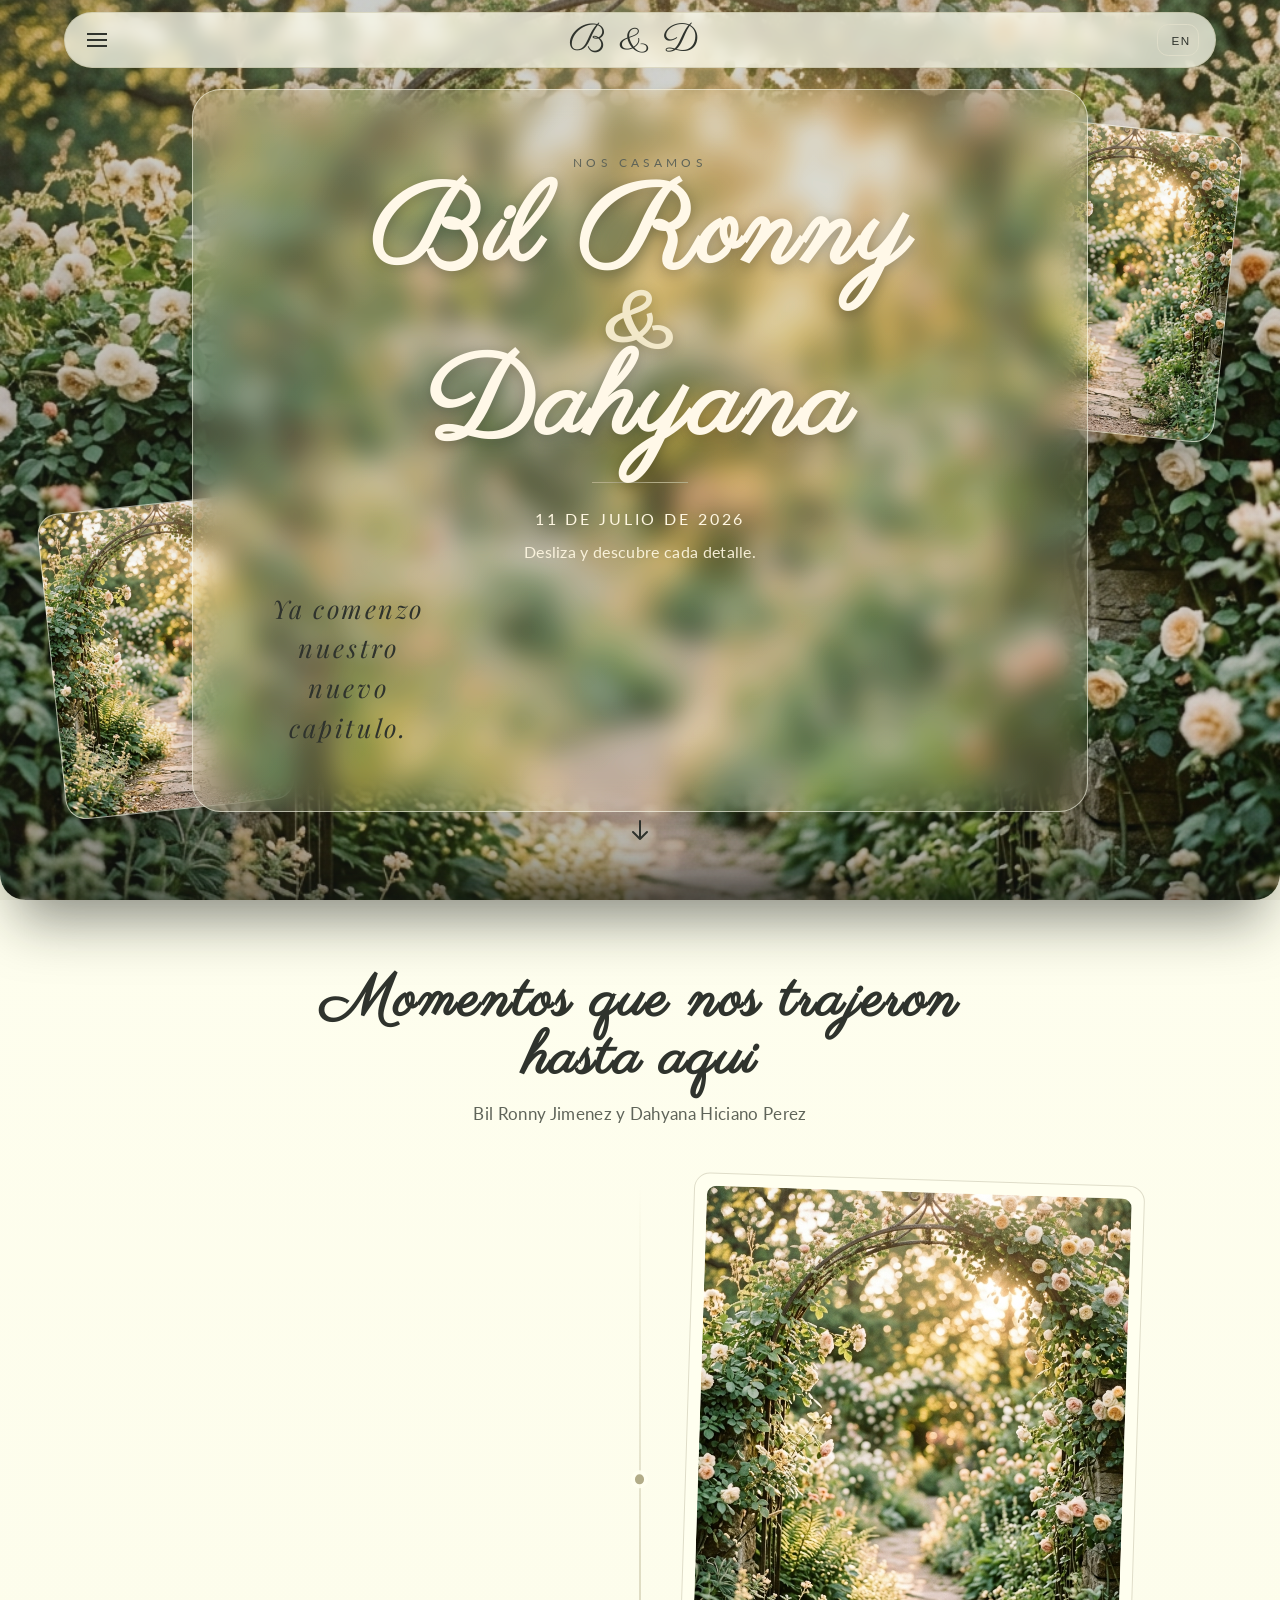
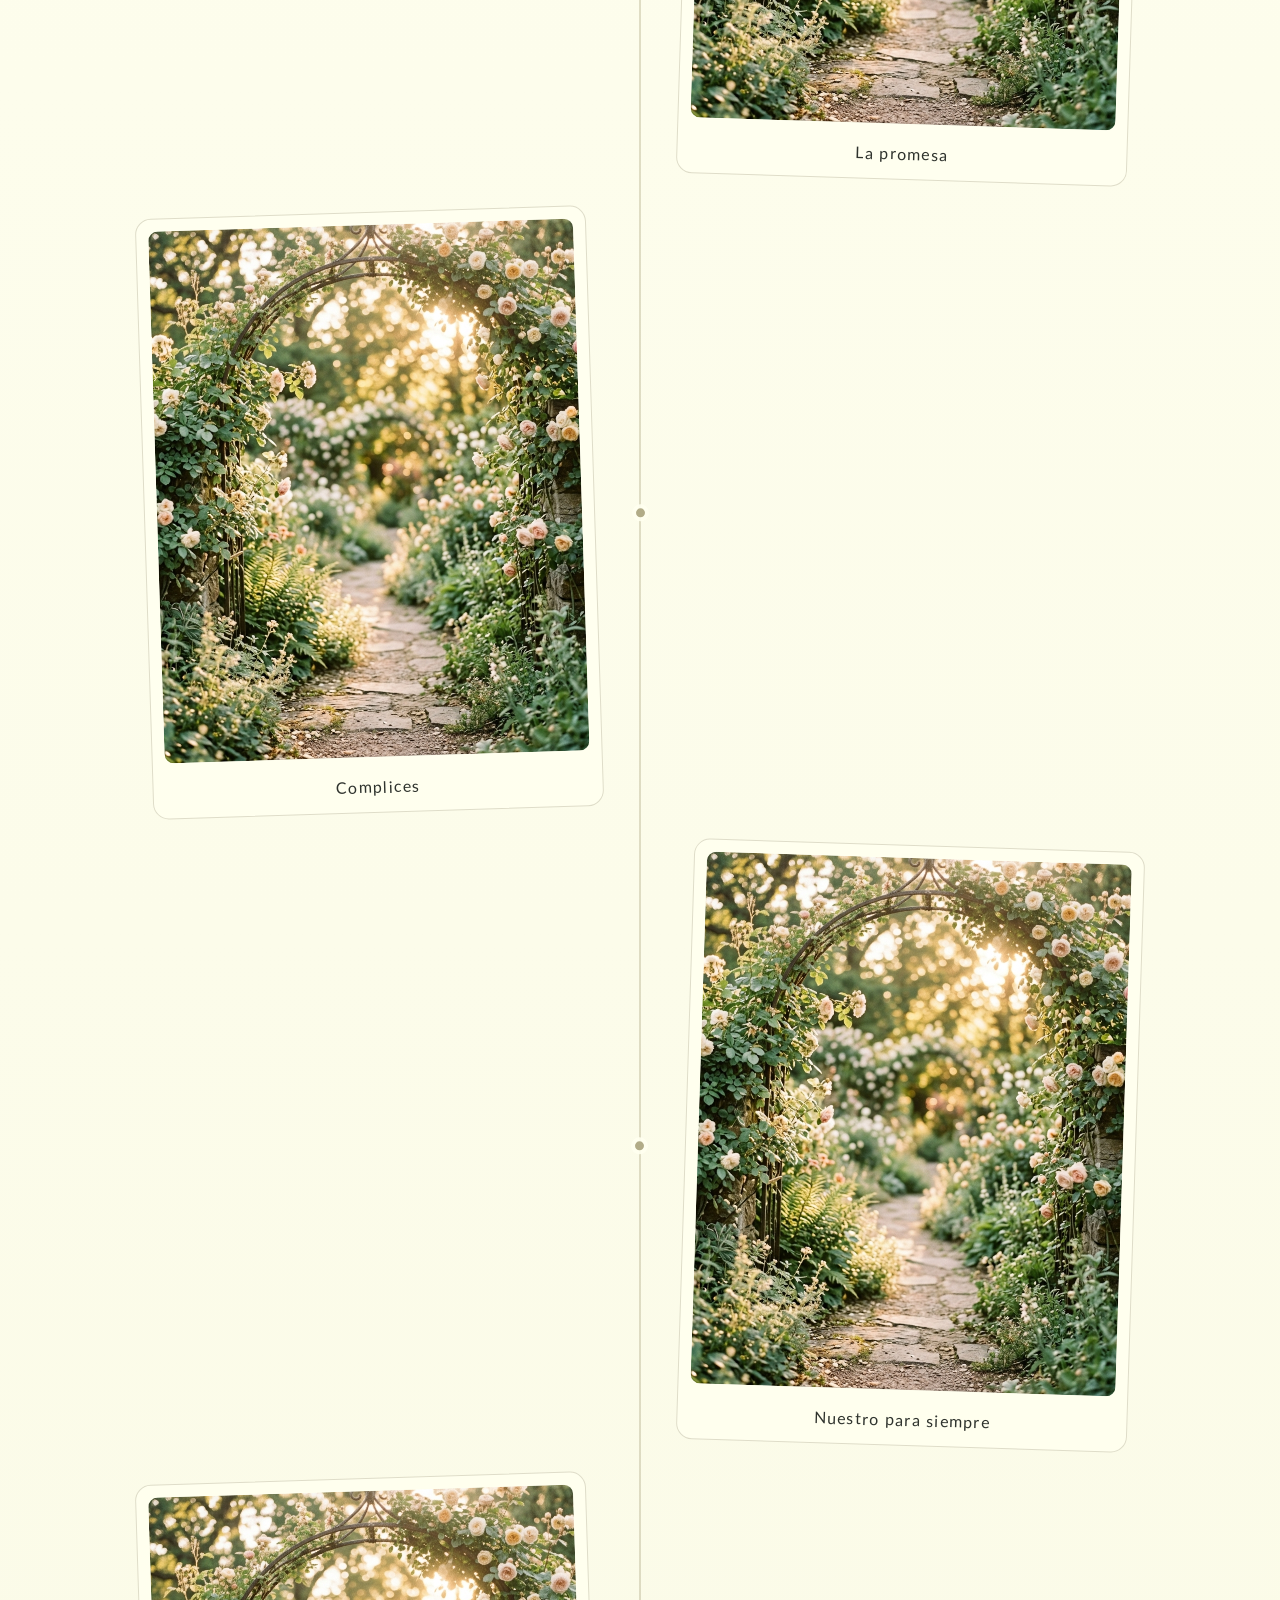
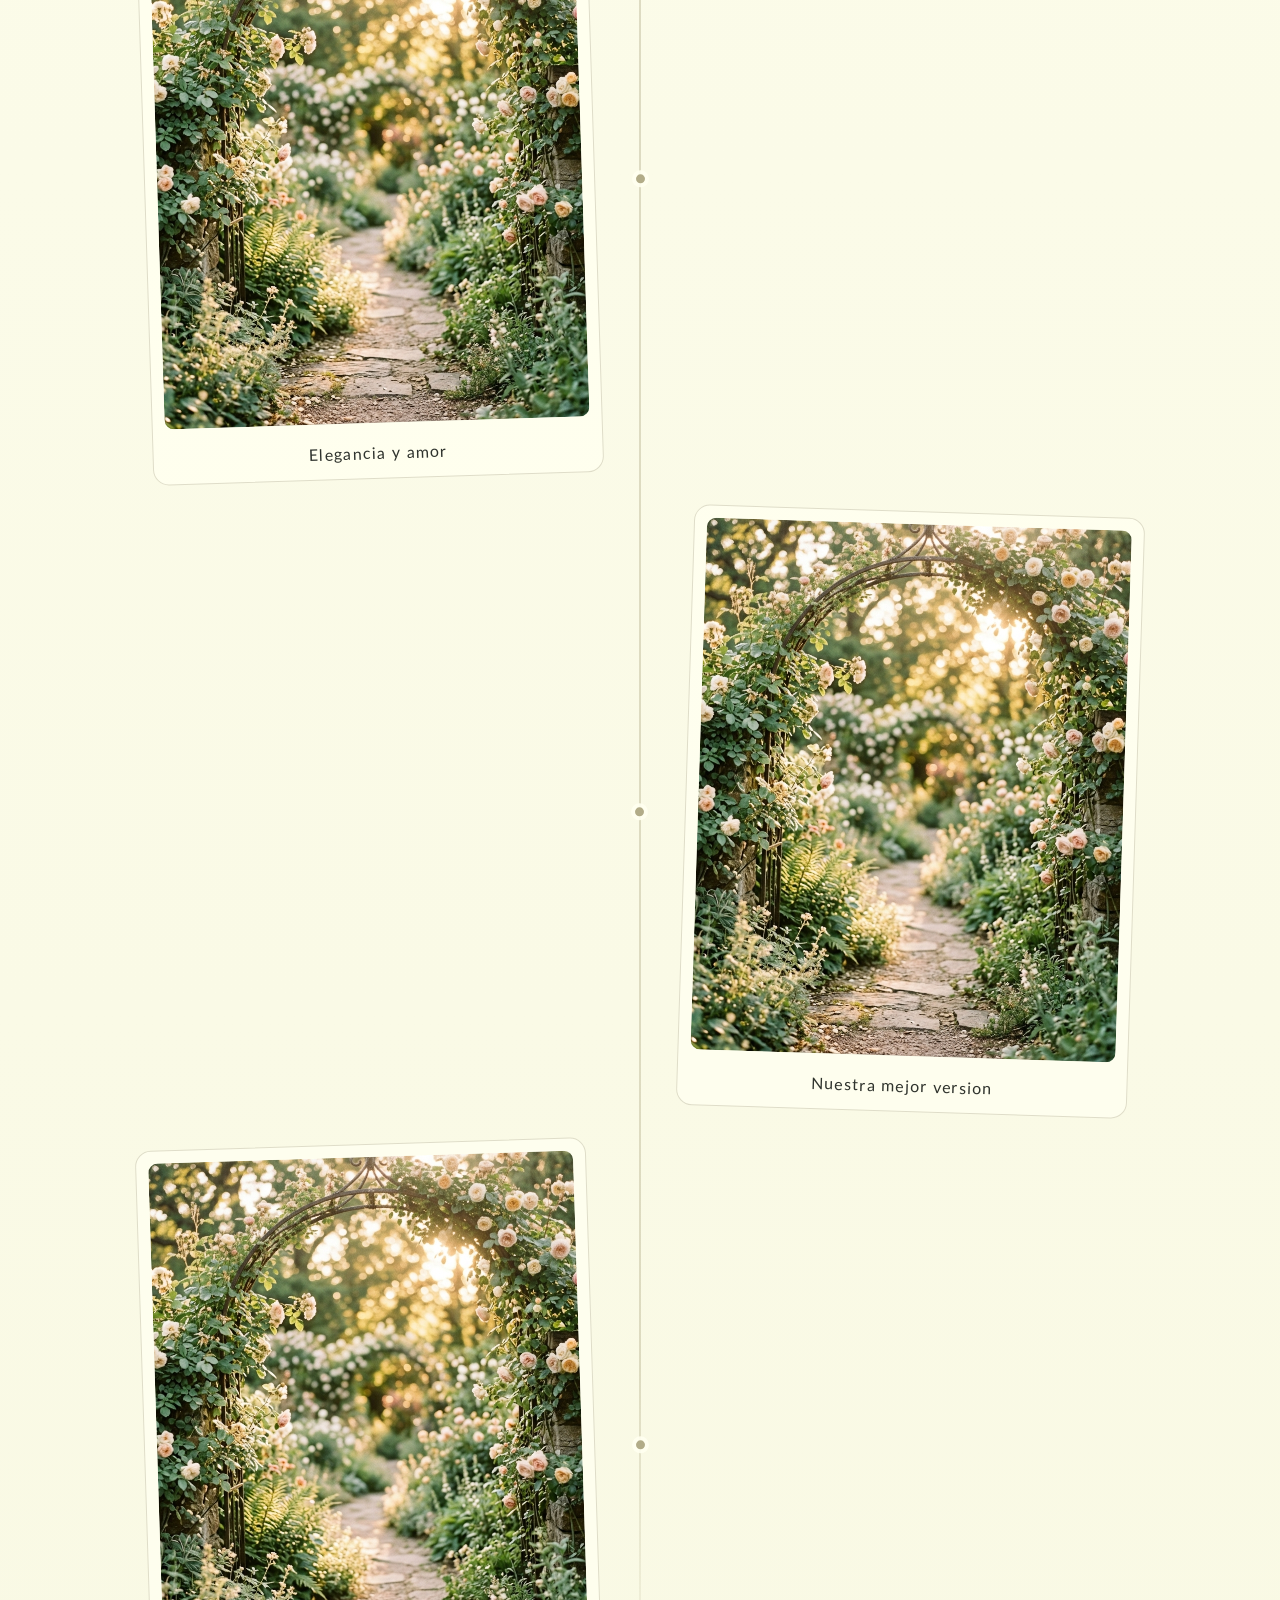
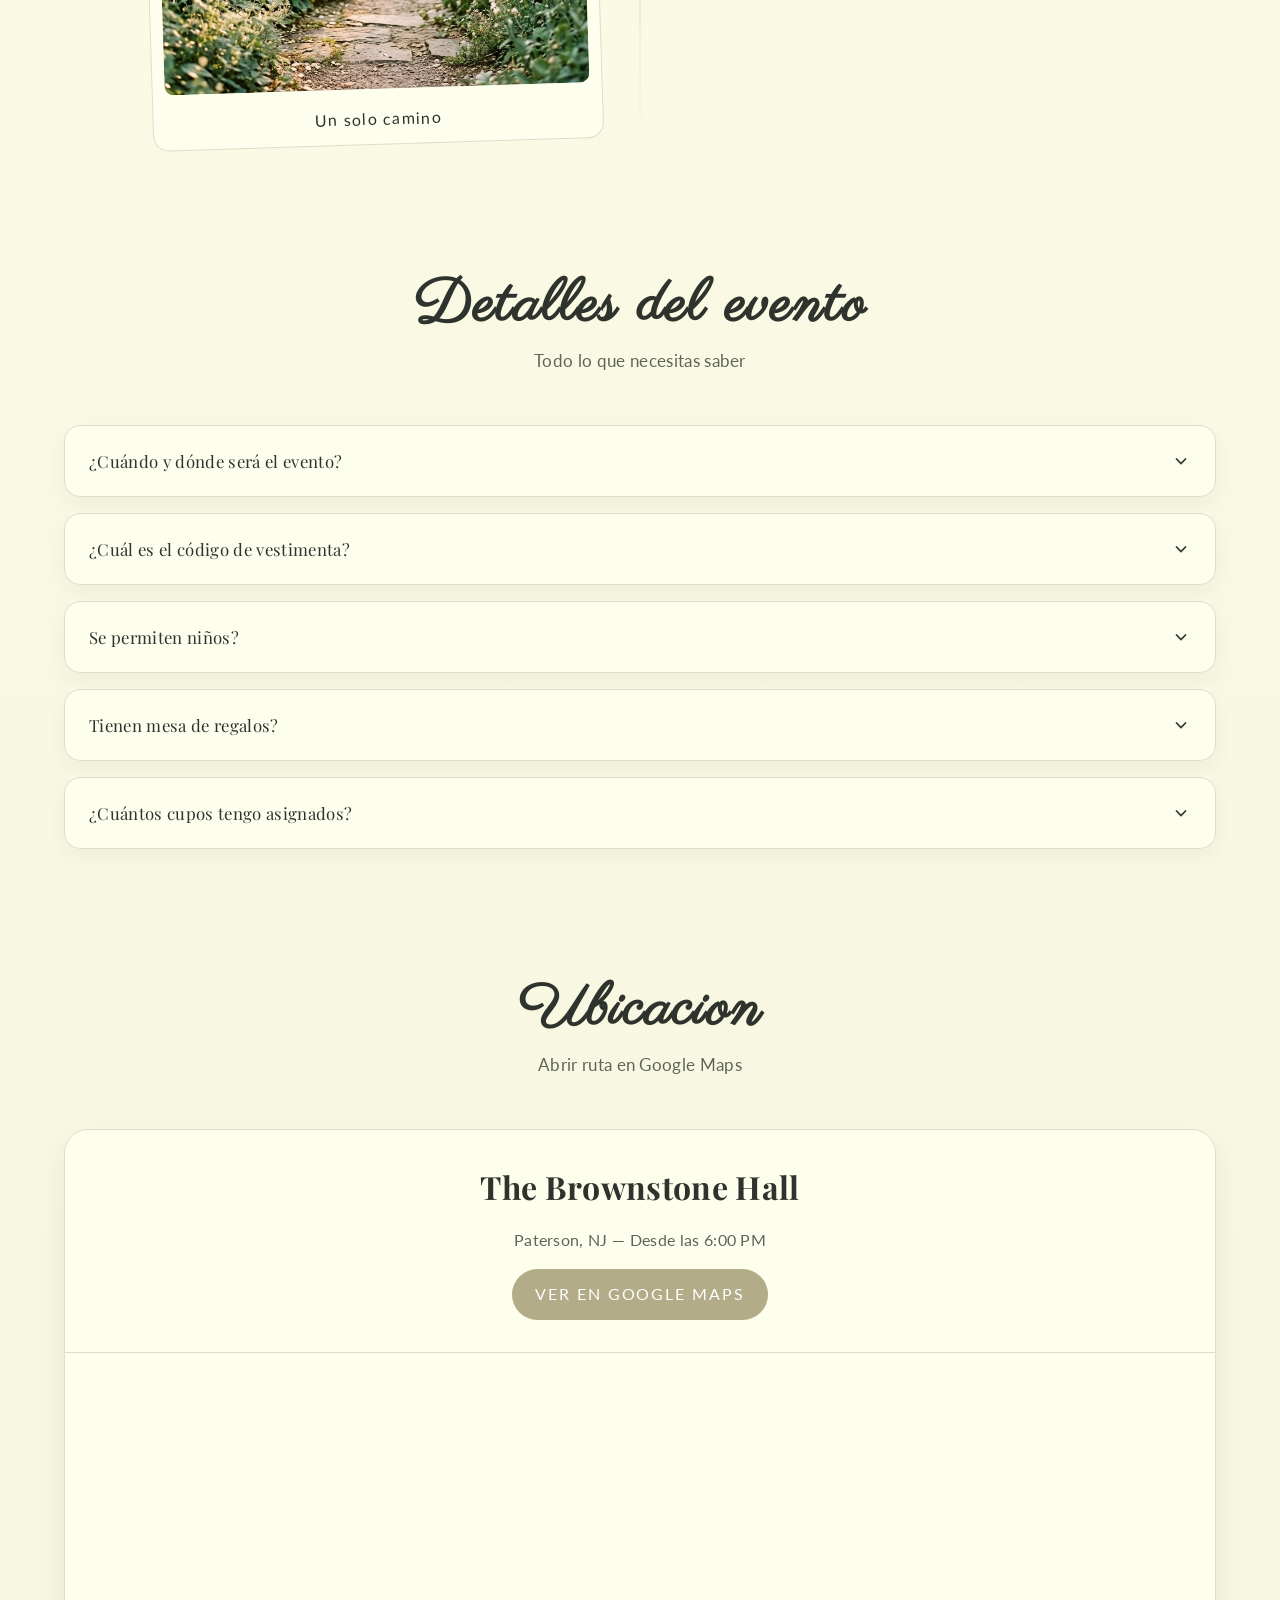
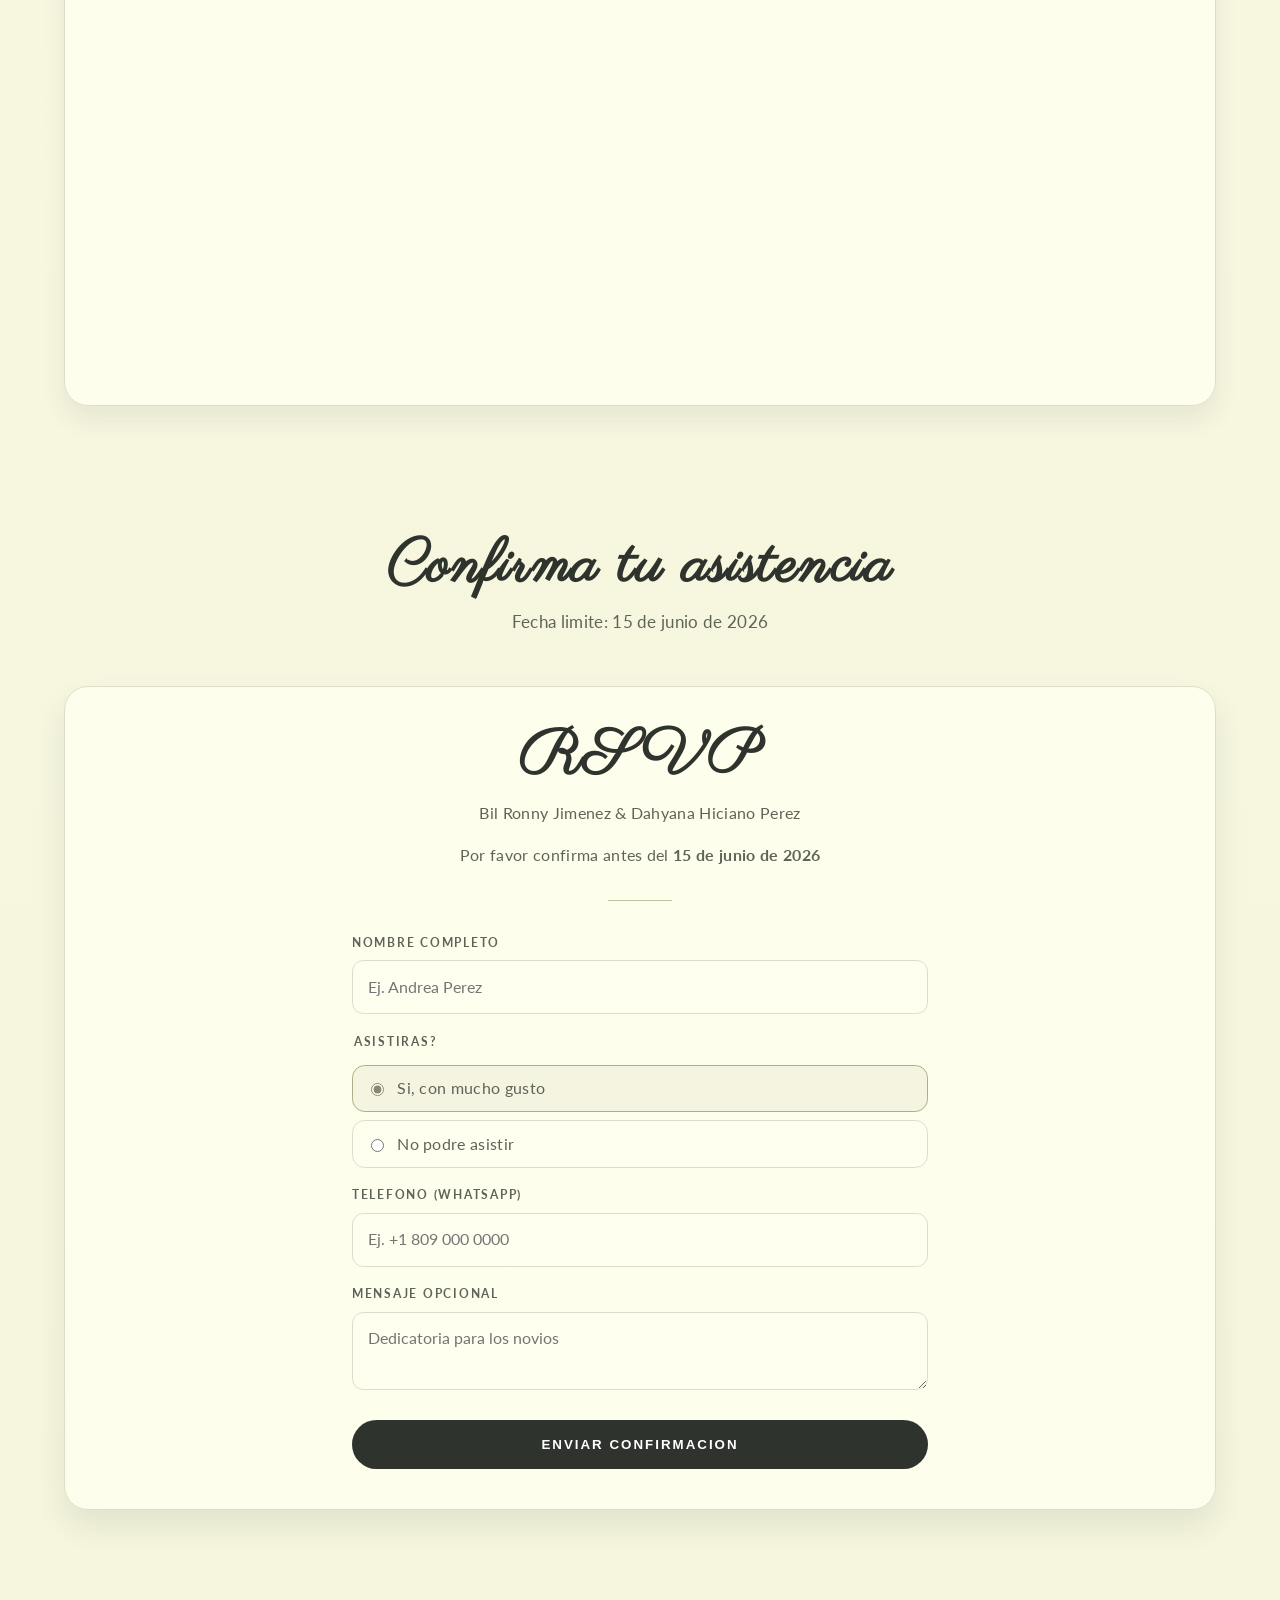
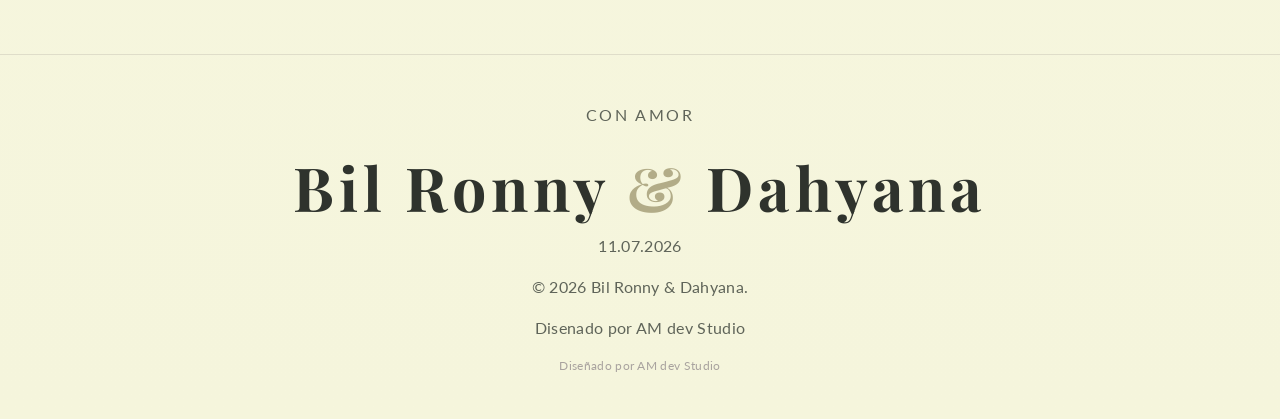
==== index.html @ d0ba1fa2 "feat: security hardening, dynamic invitations and admin mode implementation" ====
<!DOCTYPE html>
<html lang="es">

<head>
    <meta charset="UTF-8">
    <meta name="viewport" content="width=device-width, initial-scale=1.0">
    <meta name="description"
        content="Invitación de boda de Bil Ronny Jiménez & Dahyana Hiciano Perez. 11 de Julio de 2026.">
    <title>Boda de Bil Ronny & Dahyana</title>
    <!-- Favicon -->
    <link rel="icon" type="image/png" href="favicon.png">
    <link rel="apple-touch-icon" href="favicon.png">
    <!-- Open Graph / WhatsApp / Redes Sociales -->
    <meta property="og:type" content="website">
    <meta property="og:title" content="Boda de Bil Ronny &amp; Dahyana — 11 de Julio 2026">
    <meta property="og:description"
        content="Nos casamos y queremos que sean parte de este día tan especial. Confirma tu asistencia.">
    <meta property="og:image" content="images/og_wedding_ronny.png">
    <meta property="og:image:type" content="image/png">
    <meta property="og:image:width" content="1200">
    <meta property="og:image:height" content="630">
    <meta property="og:locale" content="es_ES">
    <!-- Twitter Card (también funciona en iMessage) -->
    <meta name="twitter:card" content="summary_large_image">
    <meta name="twitter:title" content="Boda de Bil Ronny &amp; Dahyana — 11 de Julio 2026">
    <meta name="twitter:description"
        content="Nos casamos y queremos que sean parte de este día tan especial. Confirma tu asistencia.">
    <meta name="twitter:image" content="images/og_wedding_ronny.png">
    <!-- Schema.org -->
    <meta itemprop="name" content="Boda de Bil Ronny &amp; Dahyana — 11 de Julio 2026">
    <meta itemprop="description"
        content="Nos casamos y queremos que sean parte de este día tan especial. Confirma tu asistencia.">
    <meta itemprop="image" content="images/og_wedding_ronny.png">
    <!-- Fuentes de Google -->

    <link rel="preconnect" href="https://fonts.googleapis.com">
    <link rel="preconnect" href="https://fonts.gstatic.com" crossorigin>
    <link href="https://fonts.googleapis.com/css2?family=Lato:wght@300;400;700&family=Parisienne&family=Playfair+Display:wght@400;600;700&display=swap" rel="stylesheet" media="print" onload="this.media='all'">
    <noscript>
        <link href="https://fonts.googleapis.com/css2?family=Lato:wght@300;400;700&family=Parisienne&family=Playfair+Display:wght@400;600;700&display=swap" rel="stylesheet">
    </noscript>
    <!-- Estilos -->
    <link rel="stylesheet" href="style.css">
</head>

<body>



    <!-- Sección: Navbar -->
    <nav class="navbar" aria-label="Navegación principal">
        <div class="navbar__container">
            <div class="navbar__actions">
                <button class="navbar__toggle" id="navbarToggle" aria-label="Abrir menú" aria-expanded="false" aria-controls="navbarMenu">
                    <span></span>
                    <span></span>
                    <span></span>
                </button>
            </div>

            <a href="#home" class="navbar__logo" aria-label="Ir al inicio - Bil Ronny y Dahyana">B &amp; D</a>

            <div class="navbar__right">
                <ul class="navbar__menu" id="navbarMenu" role="list">
                    <li><a href="#home" class="navbar__link" data-i18n="nav_home">Inicio</a></li>
                    <li><a href="#photo-album" class="navbar__link" data-i18n="nav_moments">Momentos</a></li>
                    <li><a href="#details" class="navbar__link" data-i18n="nav_details">Detalles</a></li>
                </ul>
                <button class="navbar__link navbar__lang" id="langToggle" aria-label="Cambiar idioma">
                    <span id="langLabel">ENG</span>
                </button>
            </div>
        </div>
    </nav>

    <!-- Sección: Hero (Portada) -->
    <section id="home" class="hero" aria-labelledby="hero-title">
        <!-- Imagen de Fondo -->
        <div class="hero__background" role="img" aria-label="Fotografía de fondo de la boda"></div>

        <!-- Contenido Principal -->
        <div class="hero__content">
            <p class="hero__eyebrow bounce-in" data-i18n="hero_eyebrow">¡NOS CASAMOS!</p>
            <h1 id="hero-title" class="hero__title fade-in">
                <span>Bil Ronny</span>
                <span class="hero__amp">&amp;</span>
                <span>Dahyana</span>
            </h1>
            <div class="hero__divider" aria-hidden="true"></div>

            <div class="hero__details">
                <p class="hero__date" data-i18n="hero_date">Sábado, 11 de Julio de 2026</p>
                <p class="hero__instruction" data-i18n="hero_instruction">Desplázate para conocer los detalles del
                    evento.</p>
            </div>

            <!-- Cuenta Regresiva -->
            <div id="countdown" class="countdown" aria-label="Cuenta regresiva para la boda">
                <div class="countdown__item">
                    <span id="days" class="countdown__number" aria-live="polite">0</span>
                    <span class="countdown__label" data-i18n="countdown_days">Días</span>
                </div>
                <div class="countdown__item">
                    <span id="hours" class="countdown__number" aria-live="polite">0</span>
                    <span class="countdown__label" data-i18n="countdown_hours">Horas</span>
                </div>
                <div class="countdown__item">
                    <span id="minutes" class="countdown__number" aria-live="polite">0</span>
                    <span class="countdown__label" data-i18n="countdown_minutes">Minutos</span>
                </div>
                <div class="countdown__item">
                    <span id="seconds" class="countdown__number" aria-live="polite">0</span>
                    <span class="countdown__label" data-i18n="countdown_seconds">Segundos</span>
                </div>
            </div>


        </div>

        <!-- Flecha animada -->
        <div class="hero__scroll-indicator" aria-hidden="true">
            <svg width="24" height="24" fill="none" stroke="currentColor" viewBox="0 0 24 24" aria-hidden="true">
                <path stroke-linecap="round" stroke-linejoin="round" stroke-width="2" d="M19 14l-7 7m0 0l-7-7m7 7V3">
                </path>
            </svg>
        </div>
    </section>

    <!-- Sección: Album (Galería de Fotos) -->
    <section id="photo-album" class="album" aria-labelledby="album-title">
        <div class="container">
            <div class="section-header">
                <h2 id="album-title" class="section-header__title" data-i18n="album_title">Momentos que nos trajeron
                    aquí</h2>
                <p class="section-header__subtitle" data-i18n="album_subtitle">Un día que cambió nuestras vidas para
                    siempre</p>
            </div>

            <!-- Galería Timeline -->
            <div class="gallery-timeline" id="albumTimeline">
                <div class="gallery-timeline__line" aria-hidden="true"></div>
                <!-- Polaroid 1 -->
                <article class="polaroid gallery-timeline__item">
                    <div class="polaroid__frame">
                        <img src="images/hero_wedding_sage.webp" alt="Momento especial de la pareja" loading="lazy" class="polaroid__img">
                        <p class="polaroid__caption" data-i18n="caption_1">La gran pregunta</p>
                    </div>
                </article>

                <!-- Polaroid 2 -->
                <article class="polaroid gallery-timeline__item">
                    <div class="polaroid__frame">
                        <img src="images/hero_wedding_sage.webp" alt="Momento especial de la pareja" loading="lazy" class="polaroid__img">
                        <p class="polaroid__caption" data-i18n="caption_2">¡Dijo que sí!</p>
                    </div>
                </article>

                <!-- Polaroid 3 -->
                <article class="polaroid gallery-timeline__item">
                    <div class="polaroid__frame">
                        <img src="images/hero_wedding_sage.webp" alt="Bil Ronny y Dahyana juntos" loading="lazy" class="polaroid__img">
                        <p class="polaroid__caption" data-i18n="caption_3">Tú y yo, siempre</p>
                    </div>
                </article>

                <!-- Polaroid 4 -->
                <article class="polaroid gallery-timeline__item">
                    <div class="polaroid__frame">
                        <img src="images/hero_wedding_sage.webp" alt="Promesa eterna de amor" loading="lazy" class="polaroid__img">
                        <p class="polaroid__caption" data-i18n="caption_4">Para siempre</p>
                    </div>
                </article>

                <!-- Polaroid 5 -->
                <article class="polaroid gallery-timeline__item">
                    <div class="polaroid__frame">
                        <img src="images/hero_wedding_sage.webp" alt="Con todo mi amor" loading="lazy" class="polaroid__img">
                        <p class="polaroid__caption" data-i18n="caption_5">Con todo mi corazón</p>
                    </div>
                </article>

                <!-- Polaroid 6 -->
                <article class="polaroid gallery-timeline__item">
                    <div class="polaroid__frame">
                        <img src="images/hero_wedding_sage.webp" alt="Juntos es mi lugar favorito" loading="lazy" class="polaroid__img">
                        <p class="polaroid__caption" data-i18n="caption_6">Mi lugar favorito</p>
                    </div>
                </article>
            </div>
        </div>
    </section>

    <!-- Sección: Detalles (Cronograma) -->
    <section id="details" class="details" aria-labelledby="details-title">
        <div class="container">
            <div class="section-header">
                <h2 id="details-title" class="section-header__title" data-i18n="details_title">Detalles del Evento</h2>
                <p class="section-header__subtitle" data-i18n="details_subtitle">Todo lo que necesitas saber</p>
            </div>

            <!-- FAQ (Acordeón de Detalles) -->
            <!-- FAQ (Acordeón de Detalles) -->
            <div class="faq" role="list" aria-label="Preguntas frecuentes y detalles">
                <!-- 1. Ceremonia y Recepción -->
                <div class="faq__item" role="listitem">
                    <button class="faq__question" aria-expanded="false" onclick="toggleFAQ(this)">
                        <span data-i18n="faq_q1">¿Cuándo y dónde será el evento?</span>
                        <svg class="faq__icon" width="20" height="20" viewBox="0 0 24 24" fill="none" stroke="currentColor" stroke-width="2">
                            <path d="M6 9l6 6 6-6"/>
                        </svg>
                    </button>
                    <div class="faq__answer">
                        <div class="faq__answer-content">
                            <p><strong data-i18n="timeline_church">Ceremonia y Recepción</strong></p>
                            <p data-i18n="timeline_church_desc">6:00 PM — The Brownstone, Paterson. Se agradece su puntual asistencia.</p>
                        </div>
                    </div>
                </div>

                <!-- 2. Dress Code -->
                <div class="faq__item" role="listitem">
                    <button class="faq__question" aria-expanded="false" onclick="toggleFAQ(this)">
                        <span data-i18n="faq_q2">¿Cuál es el código de vestimenta?</span>
                        <svg class="faq__icon" width="20" height="20" viewBox="0 0 24 24" fill="none" stroke="currentColor" stroke-width="2">
                            <path d="M6 9l6 6 6-6"/>
                        </svg>
                    </button>
                    <div class="faq__answer">
                        <div class="faq__answer-content">
                            <p><strong data-i18n="dress_title">Código de Vestimenta</strong></p>
                            <p data-i18n="dress_desc">Formal / No usar colores verdes o blancos.</p>
                        </div>
                    </div>
                </div>

                <!-- 3. Niños -->
                <div class="faq__item" role="listitem">
                    <button class="faq__question" aria-expanded="false" onclick="toggleFAQ(this)">
                        <span data-i18n="faq_q3">¿Se permiten niños?</span>
                        <svg class="faq__icon" width="20" height="20" viewBox="0 0 24 24" fill="none" stroke="currentColor" stroke-width="2">
                            <path d="M6 9l6 6 6-6"/>
                        </svg>
                    </button>
                    <div class="faq__answer">
                        <div class="faq__answer-content">
                            <p><strong data-i18n="no_kids_title">No Niños</strong></p>
                            <p data-i18n="no_kids_desc">Celebración sólo para adultos.</p>
                        </div>
                    </div>
                </div>

                <!-- 4. Regalos -->
                <div class="faq__item" role="listitem">
                    <button class="faq__question" aria-expanded="false" onclick="toggleFAQ(this)">
                        <span data-i18n="faq_q4">¿Tienen mesa de regalos?</span>
                        <svg class="faq__icon" width="20" height="20" viewBox="0 0 24 24" fill="none" stroke="currentColor" stroke-width="2">
                            <path d="M6 9l6 6 6-6"/>
                        </svg>
                    </button>
                    <div class="faq__answer">
                        <div class="faq__answer-content">
                            <p><strong data-i18n="gifts_title">Regalos</strong></p>
                            <p data-i18n="gifts_desc">Lluvia de sobres.</p>
                        </div>
                    </div>
                </div>

                <!-- 5. Cupos -->
                <div class="faq__item" role="listitem">
                    <button class="faq__question" aria-expanded="false" onclick="toggleFAQ(this)">
                        <span data-i18n="faq_q5">¿Cuántos cupos tengo asignados?</span>
                        <svg class="faq__icon" width="20" height="20" viewBox="0 0 24 24" fill="none" stroke="currentColor" stroke-width="2">
                            <path d="M6 9l6 6 6-6"/>
                        </svg>
                    </button>
                    <div class="faq__answer">
                        <div class="faq__answer-content">
                            <p><strong data-i18n="seats_title">Cupos</strong></p>
                            <p data-i18n="seats_desc">Agradecemos respetar los cupos asignados en su invitación.</p>
                        </div>
                    </div>
                </div>

            </div>
        </div>
    </section>

    <!-- Sección: Ubicaciones (Mapas) -->
    <section id="locations" class="locations" aria-labelledby="locations-title">
        <div class="container">
            <div class="section-header">
                <h2 id="locations-title" class="section-header__title" data-i18n="loc_title">¿Cómo Llegar?</h2>
                <p class="section-header__subtitle" data-i18n="loc_subtitle">Te esperamos en</p>
            </div>

            <!-- Location Card: The Brownstone Hall -->
            <div class="location-card map-in">
                <div class="location-card__header">
                    <h3 class="location-card__title">The Brownstone Hall</h3>
                    <p class="location-card__address">Paterson, NJ — Desde las 6:00 PM</p>
                    <a href="https://maps.app.goo.gl/search/The+Brownstone,+Paterson" target="_blank"
                        rel="noopener" class="btn btn--dark location-card__btn">
                        <span data-i18n="loc_btn">Abrir en Google Maps</span>
                    </a>
                </div>
                <div class="location-card__map-container">
                    <iframe
                        src="https://maps.google.com/maps?q=The+Brownstone+Paterson+NJ&t=&z=14&ie=UTF8&iwloc=&output=embed"
                        allowfullscreen="" loading="lazy" referrerpolicy="no-referrer-when-downgrade"
                        class="location-card__iframe" title="Mapa de la Celebración">
                    </iframe>
                </div>
            </div>
        </div>
    </section>

    <!-- Sección: RSVP (Confirmación) -->
    <section id="rsvp" class="rsvp" aria-labelledby="rsvp-title">
        <div class="container">
            <div class="section-header">
                <h2 id="rsvp-title" class="section-header__title" data-i18n="rsvp_title">Confirmación</h2>
                <p class="section-header__subtitle" data-i18n="rsvp_subtitle">Será un placer compartir este momento tan
                    especial con ustedes</p>
            </div>

            <div class="rsvp__card" id="rsvpContainer">
                <div class="rsvp__card-accent" aria-hidden="true"></div>
                
                <h2 id="modal-title" class="section-header__title rsvp__card-title" data-i18n="modal_title">Confirmación</h2>
                <p class="rsvp__card-subtitle" data-i18n="modal_subtitle">Será un placer contar contigo</p>
                <p class="rsvp__card-text" data-i18n="modal_deadline">Por favor confirma antes del <strong>15 de Junio</strong></p>
                
                <div class="rsvp__card-divider" aria-hidden="true"></div>

                <form id="rsvpForm" class="form" novalidate>
                    <!-- Honeypot anti-bot -->
                    <div style="position:absolute;left:-9999px;top:-9999px;" aria-hidden="true">
                        <input type="text" id="website" name="website" tabindex="-1" autocomplete="off">
                    </div>
                    <!-- Campos generados dinamicamente -->
                    <div id="guestNamesContainer"></div>

                    <fieldset class="form__group">
                        <legend class="form__label" data-i18n="form_attendance">¿Asistirás?</legend>
                        <div class="form__radio-group">
                            <label class="form__radio-option">
                                <input type="radio" name="attendance" value="si" checked>
                                <span data-i18n="form_yes">¡Sí, ahí estaré!</span>
                            </label>
                            <label class="form__radio-option">
                                <input type="radio" name="attendance" value="no">
                                <span data-i18n="form_no">Lo siento, no podré ir</span>
                            </label>
                        </div>
                    </fieldset>

                    <div class="form__group">
                        <label class="form__label" for="phone" data-i18n="form_phone">Teléfono Móvil (WhatsApp)</label>
                        <input type="tel" class="form__input" id="phone" name="phone" inputmode="tel"
                            placeholder="Ej. +1 809 123 4567" data-i18n-placeholder="form_phone_placeholder" required maxlength="20">
                        <span class="form__error" id="error-phone"></span>
                    </div>



                    <div class="form__group">
                        <label class="form__label" for="message" data-i18n="form_message">Mensaje (Opcional)</label>
                        <textarea class="form__input" id="message" name="message" rows="2"
                            placeholder="Déjanos tus mejores deseos..." data-i18n-placeholder="form_message_placeholder" maxlength="300"></textarea>
                    </div>

                    <button type="submit" id="submitBtn" class="btn btn--submit" data-i18n="form_submit">Enviar Confirmación</button>
                </form>
            </div>
        </div>
    </section>

    <!-- Sección: Footer -->
    <footer class="footer">
        <div class="footer__container fade-in">
            <span class="footer__eyebrow" data-i18n="footer_eyebrow">Con cariño y gratitud</span>
            <h2 class="footer__title">Bil Ronny <span>&amp;</span> Dahyana</h2>
            <div class="footer__date">11.07.2026</div>
            <div class="footer__separator"></div>
            <p class="footer__text">&copy; 2026 Bil Ronny &amp; Dahyana.</p>
            <p class="footer__text footer__text--small" data-i18n="footer_made">Hecho con amor para nuestros invitados
            </p>
            <p class="footer__text footer__text--small" style="margin-top: 1rem; color: #a8a29e; font-size: 0.75rem;">Diseñado por AM dev Studio</p>
        </div>
    </footer>

    <!-- JavaScript -->
    <script src="config.js"></script>
    <script src="i18n.js"></script>
    <script src="app.js"></script>
</body>

</html>
---- style.css ----
:root {
  --font-serif: "Playfair Display", serif;
  --font-sans: "Lato", sans-serif;
  --font-script: "Parisienne", cursive;

  --color-accent: #b2ac88;
  --color-ivory: #fffff0;
  --color-sand: #f5f5dc;
  --color-ink: #2f332d;
  --color-muted: #5f6459;
  --color-line: #dfddc9;
  --color-card: rgba(255, 255, 240, 0.82);

  --space-1: 0.5rem;
  --space-2: 0.75rem;
  --space-3: 1rem;
  --space-4: 1.5rem;
  --space-5: 2rem;
  --space-6: 3rem;
  --space-7: 4.5rem;

  --radius-sm: 0.7rem;
  --radius-md: 1rem;
  --radius-lg: 1.5rem;
  --shadow-soft: 0 10px 30px rgba(47, 51, 45, 0.08);
  --transition: 280ms cubic-bezier(0.4, 0, 0.2, 1);
}

*,
*::before,
*::after {
  box-sizing: border-box;
}

html {
  scroll-behavior: smooth;
  scroll-padding-top: 5.25rem;
}

body {
  margin: 0;
  background: linear-gradient(180deg, var(--color-ivory), var(--color-sand));
  color: var(--color-ink);
  font-family: var(--font-sans);
  letter-spacing: 0.02em;
  line-height: 1.55;
  position: relative;
}

body::before {
  content: "";
  position: fixed;
  inset: 0;
  z-index: -2;
  background:
    linear-gradient(rgba(255, 255, 240, 0.72), rgba(245, 245, 220, 0.8)),
    url("images/body_bg_sage_subtle.webp") center / cover no-repeat;
  pointer-events: none;
}

.container {
  width: min(72rem, 100% - 2rem);
  margin-inline: auto;
}

.navbar {
  position: fixed;
  top: 0.75rem;
  left: 50%;
  transform: translateX(-50%);
  z-index: 50;
  margin: 0;
  width: min(72rem, calc(100% - 1rem));
  border: 1px solid rgba(178, 172, 136, 0.35);
  border-radius: 999px;
  background: rgba(255, 255, 240, 0.74);
  backdrop-filter: blur(8px);
}

.navbar__container {
  display: grid;
  grid-template-columns: auto 1fr auto;
  align-items: center;
  gap: var(--space-3);
  min-height: 3.4rem;
  padding: 0 var(--space-3);
}

.navbar__actions {
  display: flex;
  align-items: center;
}

.navbar__logo {
  text-decoration: none;
  color: var(--color-ink);
  font-family: var(--font-script);
  font-size: clamp(1.65rem, 3vw, 2.3rem);
  letter-spacing: 0.03em;
  line-height: 1;
  justify-self: center;
}

.navbar__menu {
  display: flex;
  list-style: none;
  margin: 0;
  padding: 0.75rem;
  gap: var(--space-1);
  position: fixed;
  top: 4.5rem;
  left: 50%;
  width: min(22rem, calc(100vw - 2rem));
  border: 1px solid var(--color-line);
  border-radius: var(--radius-md);
  background: rgba(255, 255, 240, 0.98);
  backdrop-filter: blur(12px);
  -webkit-backdrop-filter: blur(12px);
  box-shadow: 0 12px 32px rgba(47, 51, 45, 0.12);
  flex-direction: column;
  align-items: stretch;
  opacity: 0;
  transform: translateX(-50%) translateY(-8px);
  pointer-events: none;
  transition: opacity var(--transition), transform var(--transition);
  z-index: 90;
}

.navbar__link {
  color: var(--color-muted);
  text-decoration: none;
  text-transform: uppercase;
  font-size: 0.76rem;
  letter-spacing: 0.16em;
  transition: color var(--transition);
}

.navbar__link:hover {
  color: var(--color-ink);
}

.navbar__link:focus-visible,
.navbar__toggle:focus-visible,
.navbar__lang:focus-visible,
.btn:focus-visible,
.form__input:focus-visible {
  outline: 2px solid rgba(178, 172, 136, 0.72);
  outline-offset: 2px;
}

.navbar__lang {
  border: 1px solid var(--color-line);
  background: transparent;
  color: var(--color-ink);
  border-radius: 999px;
  font-size: 0.72rem;
  letter-spacing: 0.12em;
  height: 2rem;
  width: 2.6rem;
}

.navbar__toggle {
  border: 0;
  background: transparent;
  display: inline-flex;
  flex-direction: column;
  gap: 0.25rem;
  cursor: pointer;
  padding: 0.35rem;
  border-radius: 0.45rem;
}

.navbar__toggle:hover {
  background: rgba(178, 172, 136, 0.14);
}

.navbar__toggle span {
  width: 1.25rem;
  height: 2px;
  background: var(--color-ink);
}

.navbar__right {
  display: flex;
  align-items: center;
  justify-self: end;
  gap: var(--space-2);
  position: relative;
}

.navbar.is-open .navbar__menu {
  opacity: 1;
  transform: translateX(-50%) translateY(0);
  pointer-events: auto;
}

.hero {
  min-height: 100vh;
  display: grid;
  place-items: center;
  padding: 5.4rem 0 var(--space-6);
  position: relative;
  overflow: visible;
}

.hero__background {
  position: absolute;
  inset: 0;
  z-index: -1;
  background:
    linear-gradient(110deg, rgba(47, 51, 45, 0.28), rgba(47, 51, 45, 0.14)),
    url("images/hero_wedding_sage.webp") center 24% / cover no-repeat;
  border-radius: 0 0 1.6rem 1.6rem;
  box-shadow:
    inset 0 -115px 95px -85px rgba(20, 24, 18, 0.55),
    0 36px 55px -18px rgba(20, 24, 18, 0.50);
  overflow: hidden;
}

.hero__background::after {
  content: "";
  position: absolute;
  left: 6%;
  right: 6%;
  bottom: -2.2rem;
  height: 4.3rem;
  border-radius: 50%;
  background: radial-gradient(ellipse at center, rgba(20, 24, 18, 0.5) 0%, rgba(20, 24, 18, 0) 72%);
  filter: blur(9px);
  pointer-events: none;
}

.hero::before,
.hero::after {
  content: "";
  position: absolute;
  border-radius: 1.3rem;
  border: 1px solid rgba(255, 255, 240, 0.65);
  box-shadow: 0 30px 40px rgba(0, 0, 0, 0.18);
  background: url("images/hero_wedding_sage.webp") center / cover no-repeat;
  width: min(26vw, 230px);
  aspect-ratio: 3 / 4;
  z-index: 1;
  opacity: 0.96;
}

.hero::before {
  left: clamp(0.6rem, 4vw, 4rem);
  bottom: clamp(4.5rem, 10vh, 8rem);
  transform: rotate(-6deg);
}

.hero::after {
  right: clamp(0.6rem, 4vw, 4rem);
  top: clamp(5rem, 14vh, 9rem);
  transform: rotate(6deg);
}


.hero__content {
  width: min(56rem, 100% - 2rem);
  border: 1px solid rgba(255, 255, 240, 0.56);
  border-radius: 1.8rem;
  background: linear-gradient(
    145deg,
    rgba(255, 255, 240, 0.22),
    rgba(255, 255, 240, 0.1)
  );
  box-shadow: 0 14px 24px rgba(40, 44, 39, 0.14);
  backdrop-filter: blur(14px) saturate(130%);
  -webkit-backdrop-filter: blur(14px) saturate(130%);
  padding: clamp(1.5rem, 6vw, 4rem);
  text-align: center;
  position: relative;
  z-index: 3;
}

.hero__details {
  max-width: 34rem;
  margin: 0 auto;
}

.hero__eyebrow {
  margin: 0 0 var(--space-2);
  text-transform: uppercase;
  letter-spacing: 0.34em;
  font-size: 0.76rem;
  color: var(--color-muted);
}

.hero__title {
  margin: 0;
  font-family: var(--font-script);
  font-size: clamp(3.1rem, 9vw, 7rem);
  line-height: 0.9;
  letter-spacing: 0.02em;
  color: #fff8e8;
  text-shadow: 0 4px 14px rgba(20, 24, 18, 0.3);
  display: flex;
  flex-direction: column;
  align-items: center;
  gap: 0.06em;
}

.hero__amp {
  color: #f2e8c9;
  display: block;
  line-height: 0.7;
  font-size: 0.74em;
}

.hero__divider {
  width: 6rem;
  height: 1px;
  margin: var(--space-4) auto;
  background: var(--color-accent);
}

.hero__date {
  margin: 0;
  font-size: 1rem;
  text-transform: uppercase;
  letter-spacing: 0.18em;
  color: #fff7e2;
}

.hero__instruction {
  margin: var(--space-1) 0 0;
  color: rgba(255, 247, 226, 0.92);
}

.countdown {
  margin-top: var(--space-4);
  display: grid;
  grid-template-columns: repeat(4, minmax(0, 1fr));
  gap: var(--space-2);
}

.countdown__item {
  border: 1px solid var(--color-line);
  border-radius: var(--radius-sm);
  padding: var(--space-2);
  background: rgba(245, 245, 220, 0.55);
}

.countdown__number {
  display: block;
  font-family: var(--font-serif);
  font-size: clamp(1.3rem, 5vw, 2.2rem);
  color: var(--color-ink);
}

.countdown__label {
  display: block;
  text-transform: uppercase;
  letter-spacing: 0.12em;
  font-size: 0.68rem;
  color: var(--color-muted);
}

.section-header {
  text-align: center;
  margin-bottom: clamp(2rem, 5vw, 3.2rem);
  max-width: 44rem;
  margin-inline: auto;
}

.section-header__title {
  margin: 0;
  font-family: var(--font-script);
  letter-spacing: 0.03em;
  line-height: 0.98;
  font-size: clamp(2.2rem, 6vw, 3.7rem);
}

.section-header__subtitle {
  margin: var(--space-2) 0 0;
  color: var(--color-muted);
  font-size: clamp(0.95rem, 1.7vw, 1.08rem);
  line-height: 1.6;
}

.album,
.details,
.locations,
.rsvp {
  padding: var(--space-7) 0;
}

.album + .details,
.details + .locations,
.locations + .rsvp {
  padding-top: calc(var(--space-7) - 0.8rem);
}

.gallery-timeline {
  position: relative;
  max-width: 62rem;
  margin: 0 auto;
  display: grid;
  grid-template-columns: 1fr;
  gap: var(--space-4);
}

.gallery-timeline__line {
  display: block;
  position: absolute;
  top: 0.3rem;
  bottom: 0.3rem;
  left: 1.1rem;
  width: 1px;
  background: linear-gradient(
    to bottom,
    transparent 0%,
    rgba(178, 172, 136, 0.8) 10%,
    rgba(178, 172, 136, 0.8) 90%,
    transparent 100%
  );
}

.gallery-timeline__item {
  margin: 0;
  padding-left: 2.4rem;
  position: relative;
}

.gallery-timeline__item::before {
  content: "";
  position: absolute;
  left: 0.85rem;
  top: 1.4rem;
  width: 0.58rem;
  height: 0.58rem;
  border-radius: 50%;
  background: var(--color-accent);
  box-shadow: 0 0 0 4px rgba(255, 255, 240, 0.9);
}

.polaroid__frame {
  border: 1px solid var(--color-line);
  border-radius: var(--radius-md);
  background: var(--color-card);
  padding: var(--space-2);
  transition: transform var(--transition), box-shadow var(--transition);
  transform: rotate(-1.2deg);
}

.polaroid__frame:hover {
  transform: translateY(-3px) rotate(0deg);
  box-shadow: var(--shadow-soft);
}

.gallery-timeline__item:nth-child(odd) .polaroid__frame {
  transform: rotate(-1.8deg);
}

.gallery-timeline__item:nth-child(even) .polaroid__frame {
  transform: rotate(1.8deg);
}

.polaroid__img {
  width: 100%;
  aspect-ratio: 4 / 5;
  object-fit: cover;
  border-radius: calc(var(--radius-md) - 0.4rem);
  background: #ebe9d7;
}

.polaroid__caption {
  margin: var(--space-2) 0 0;
  text-align: center;
  letter-spacing: 0.08em;
}

.faq {
  display: grid;
  gap: var(--space-3);
}

.faq__item {
  border: 1px solid var(--color-line);
  border-radius: var(--radius-md);
  background: var(--color-card);
  box-shadow: 0 8px 20px rgba(47, 51, 45, 0.05);
}

.faq__question {
  width: 100%;
  border: 0;
  background: transparent;
  padding: var(--space-4);
  display: flex;
  justify-content: space-between;
  align-items: center;
  font-family: var(--font-serif);
  color: var(--color-ink);
  font-size: 1.05rem;
  letter-spacing: 0.02em;
}

.faq__icon {
  transition: transform var(--transition);
  flex-shrink: 0;
}

.faq__item.active .faq__icon {
  transform: rotate(180deg);
}

.faq__answer {
  max-height: 0;
  overflow: hidden;
  transition: max-height var(--transition);
}

.faq__answer-content {
  padding: 0 var(--space-4) var(--space-4);
  color: var(--color-muted);
}

.location-card {
  border: 1px solid var(--color-line);
  border-radius: var(--radius-lg);
  background: var(--color-card);
  overflow: hidden;
  box-shadow: 0 14px 26px rgba(47, 51, 45, 0.08);
}

.location-card__header {
  text-align: center;
  padding: var(--space-5) var(--space-4);
}

.location-card__title {
  margin: 0;
  font-family: var(--font-serif);
  font-size: clamp(1.4rem, 4vw, 2rem);
}

.location-card__address {
  color: var(--color-muted);
}

.location-card__map-container {
  border-top: 1px solid var(--color-line);
  aspect-ratio: 16 / 9;
}

.location-card__iframe {
  width: 100%;
  height: 100%;
  border: 0;
}

.btn {
  cursor: pointer;
  display: inline-flex;
  align-items: center;
  justify-content: center;
  text-decoration: none;
  border-radius: 999px;
  min-height: 2.9rem;
  padding: 0.75rem 1.4rem;
  border: 1px solid transparent;
  letter-spacing: 0.12em;
  text-transform: uppercase;
  transition: transform var(--transition), background var(--transition), color var(--transition);
}

.btn--dark {
  background: var(--color-accent);
  color: #fff;
}

.btn--dark:hover {
  transform: translateY(-1px);
  background: #9f9874;
}

.rsvp__card {
  border: 1px solid var(--color-line);
  border-radius: var(--radius-lg);
  background: var(--color-card);
  padding: clamp(1rem, 5vw, 2.5rem);
  text-align: center;
  box-shadow: 0 16px 30px rgba(47, 51, 45, 0.09);
}

.rsvp__card-title {
  margin: 0 0 0.3rem;
  text-align: center;
}

.rsvp__card-divider {
  width: 4rem;
  height: 1px;
  margin: 2rem auto;
  background: var(--color-accent);
  opacity: 0.75;
}

.rsvp__card-subtitle,
.rsvp__card-text {
  color: var(--color-muted);
  text-align: center;
}

.rsvp__card-text {
  max-width: 36rem;
  margin-inline: auto;
  margin-top: 0.5rem;
  line-height: 1.6;
}

.form {
  text-align: left;
  max-width: 36rem;
  margin: 0 auto;
  display: grid;
  gap: 0.1rem;
}

.form__group {
  border: 0;
  margin: 0 0 var(--space-3);
  padding: 0;
}

.form__label {
  display: block;
  margin-bottom: var(--space-1);
  font-size: 0.78rem;
  font-weight: 700;
  text-transform: uppercase;
  letter-spacing: 0.14em;
  color: var(--color-muted);
}

.form__input {
  width: 100%;
  min-height: 3rem;
  padding: 0.85rem 0.95rem;
  border: 1px solid var(--color-line);
  border-radius: var(--radius-sm);
  background: rgba(255, 255, 240, 0.92);
  color: var(--color-ink);
  font: inherit;
  transition: border-color var(--transition), box-shadow var(--transition), background var(--transition);
}

.form__input:focus {
  outline: 2px solid rgba(178, 172, 136, 0.35);
  border-color: var(--color-accent);
}

.form__radio-group {
  display: grid;
  gap: var(--space-1);
  margin-top: 0.35rem;
}

.form__radio-option {
  display: flex;
  align-items: center;
  gap: 0.65rem;
  color: var(--color-muted);
  border: 1px solid var(--color-line);
  background: rgba(255, 255, 240, 0.9);
  border-radius: 0.8rem;
  padding: 0.65rem 0.8rem;
  transition: border-color var(--transition), background var(--transition);
}

.form__radio-option:has(input:checked) {
  border-color: var(--color-accent);
  background: rgba(178, 172, 136, 0.12);
}

.form__radio-option input {
  accent-color: #8e886a;
}

.btn--submit {
  width: 100%;
  border: 0;
  background: var(--color-ink);
  color: #fff;
  margin-top: 0.35rem;
  min-height: 3.05rem;
  letter-spacing: 0.15em;
  font-weight: 700;
}

.form__error {
  margin-top: 0.35rem;
  color: #8d2f2f;
  display: none;
}

.form__error.active {
  display: block;
}

.footer {
  border-top: 1px solid var(--color-line);
  margin-top: var(--space-7);
  padding: var(--space-6) 1rem var(--space-5);
  text-align: center;
}

.footer__eyebrow {
  text-transform: uppercase;
  letter-spacing: 0.16em;
  color: var(--color-muted);
}

.footer__title {
  margin: var(--space-2) 0 0;
  font-family: var(--font-serif);
  font-size: clamp(1.8rem, 7vw, 3.8rem);
  letter-spacing: 0.08em;
}

.footer__title span {
  color: var(--color-accent);
}

.footer__date,
.footer__text {
  color: var(--color-muted);
}

.fade-in,
.bounce-in,
.map-in {
  opacity: 1;
  transform: none;
}

.spinner {
  width: 1rem;
  height: 1rem;
  border: 2px solid rgba(255, 255, 255, 0.3);
  border-top-color: #fff;
  border-radius: 50%;
  animation: spin 1s linear infinite;
}

@keyframes spin {
  to {
    transform: rotate(360deg);
  }
}

@media (prefers-reduced-motion: reduce) {
  *,
  *::before,
  *::after {
    animation: none !important;
    transition-duration: 0.01ms !important;
    scroll-behavior: auto !important;
  }
}

@media (min-width: 760px) {
  .navbar {
    overflow: visible;
  }

  .navbar__container {
    grid-template-columns: auto 1fr auto;
  }

  .navbar__logo {
    justify-self: center;
  }

  .navbar__link {
    font-size: 0.73rem;
    letter-spacing: 0.13em;
    padding: 0.58rem 0.82rem;
    border-radius: var(--radius-sm);
    text-align: center;
  }

  .navbar__menu .navbar__link:hover {
    background: rgba(178, 172, 136, 0.14);
  }

  .gallery-timeline {
    gap: var(--space-5);
  }

  .gallery-timeline__line {
    left: 50%;
    transform: translateX(-50%);
  }

  .gallery-timeline__item {
    width: 50%;
    padding-left: 0;
  }

  .gallery-timeline__item::before {
    top: 50%;
    transform: translateY(-50%);
  }

  .gallery-timeline__item:nth-child(odd) {
    justify-self: start;
    padding-right: 2.8rem;
  }

  .gallery-timeline__item:nth-child(odd)::before {
    right: -0.31rem;
    left: auto;
  }

  .gallery-timeline__item:nth-child(even) {
    justify-self: end;
    padding-left: 2.8rem;
  }

  .gallery-timeline__item:nth-child(even)::before {
    left: -0.31rem;
  }
}

@media (max-width: 759px) {
  .navbar {
    border-radius: 1.2rem;
    width: min(36rem, calc(100% - 1rem));
    top: 0.5rem;
  }

  .navbar__container {
    grid-template-columns: auto 1fr auto;
  }

  .navbar__logo {
    justify-self: center;
    margin-left: -0.9rem;
  }

  .navbar__menu {
    width: min(20rem, calc(100vw - 2rem));
  }

  .navbar__menu .navbar__link {
    display: block;
    border-radius: var(--radius-sm);
    padding: 0.6rem 0.75rem;
  }

  .navbar__menu .navbar__link:hover {
    background: rgba(178, 172, 136, 0.14);
  }

  .hero::before,
  .hero::after {
    width: min(29vw, 120px);
    opacity: 0.95;
  }

  .hero::before {
    left: 0.4rem;
    bottom: 6.2rem;
  }

  .hero::after {
    right: 0.4rem;
    top: 6.2rem;
  }

  .hero {
    padding-top: 4.7rem;
  }

  .hero__content {
    margin-top: 3.8rem;
  }

  .album,
  .details,
  .locations,
  .rsvp {
    padding: 3.6rem 0;
  }

  .section-header__title {
    font-size: clamp(2rem, 12vw, 2.9rem);
  }

  .form {
    max-width: 100%;
  }

  .form__label {
    font-size: 0.74rem;
    letter-spacing: 0.12em;
  }
}
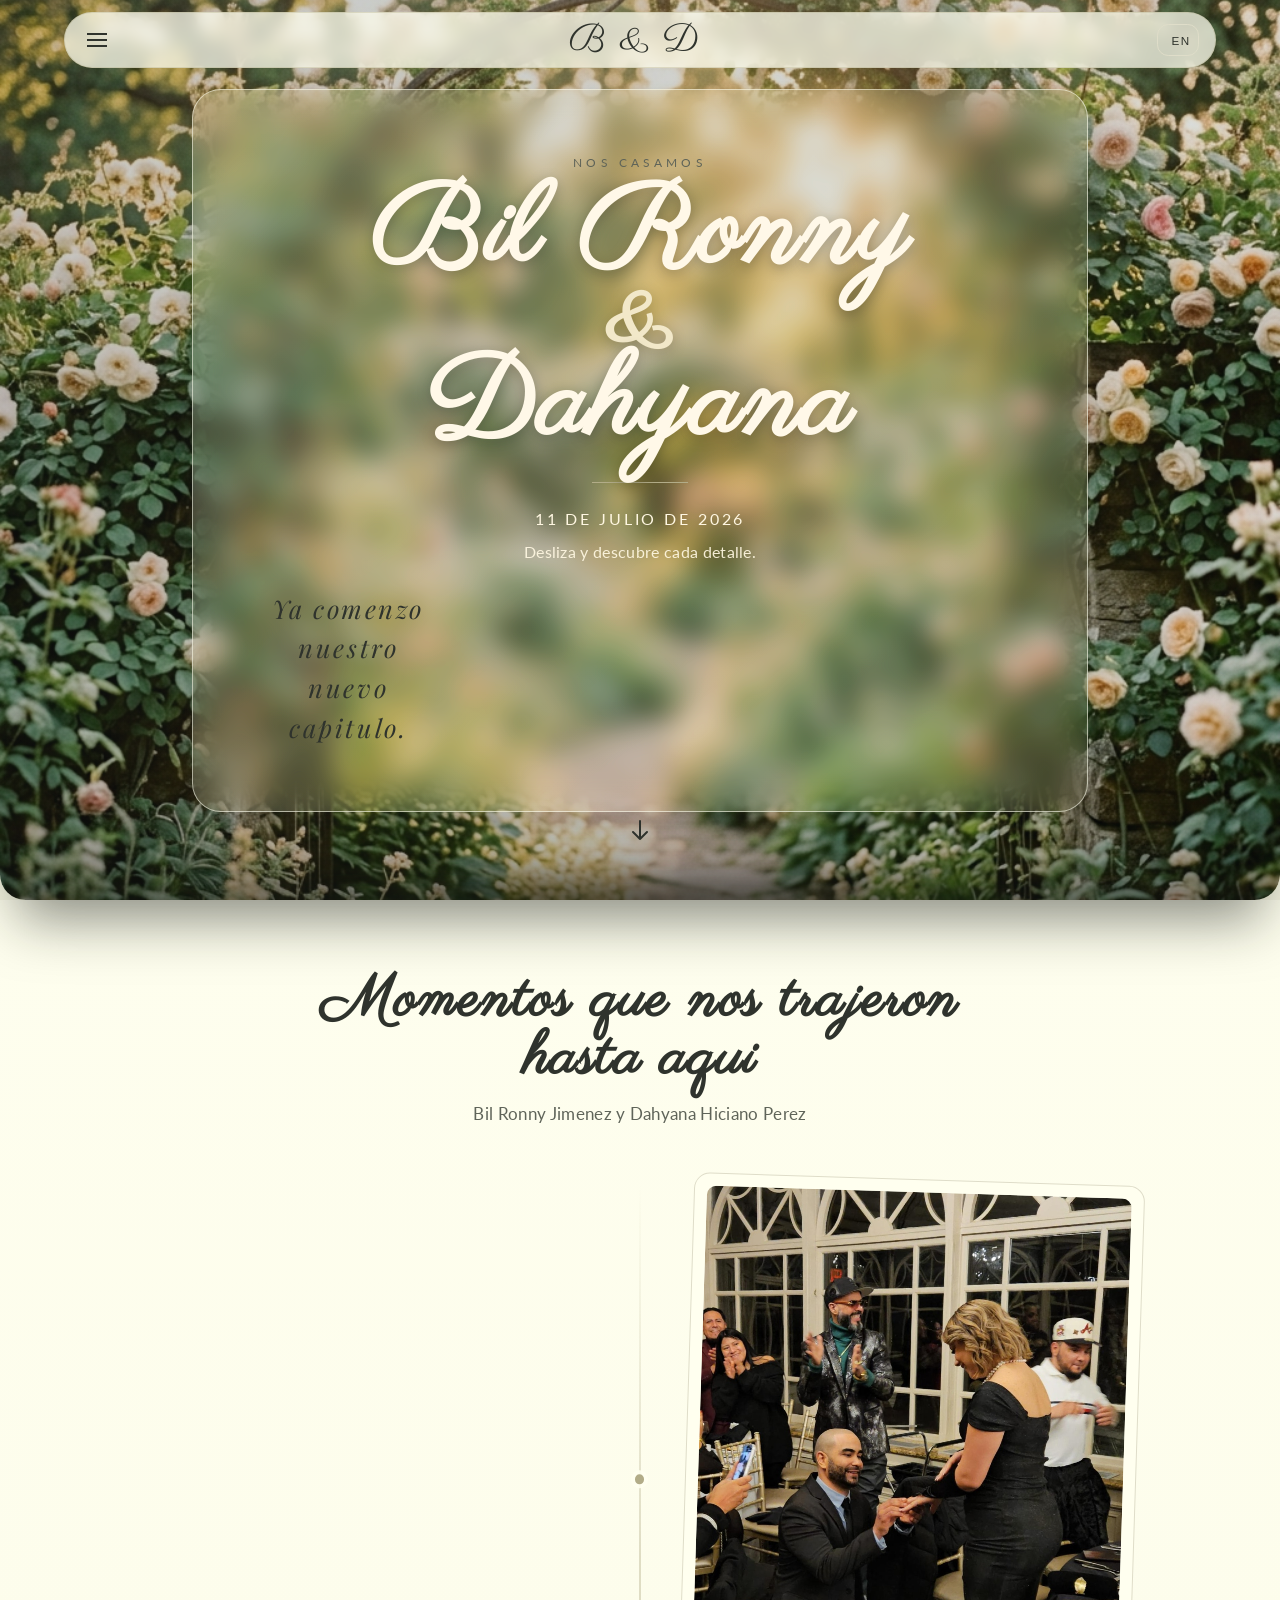
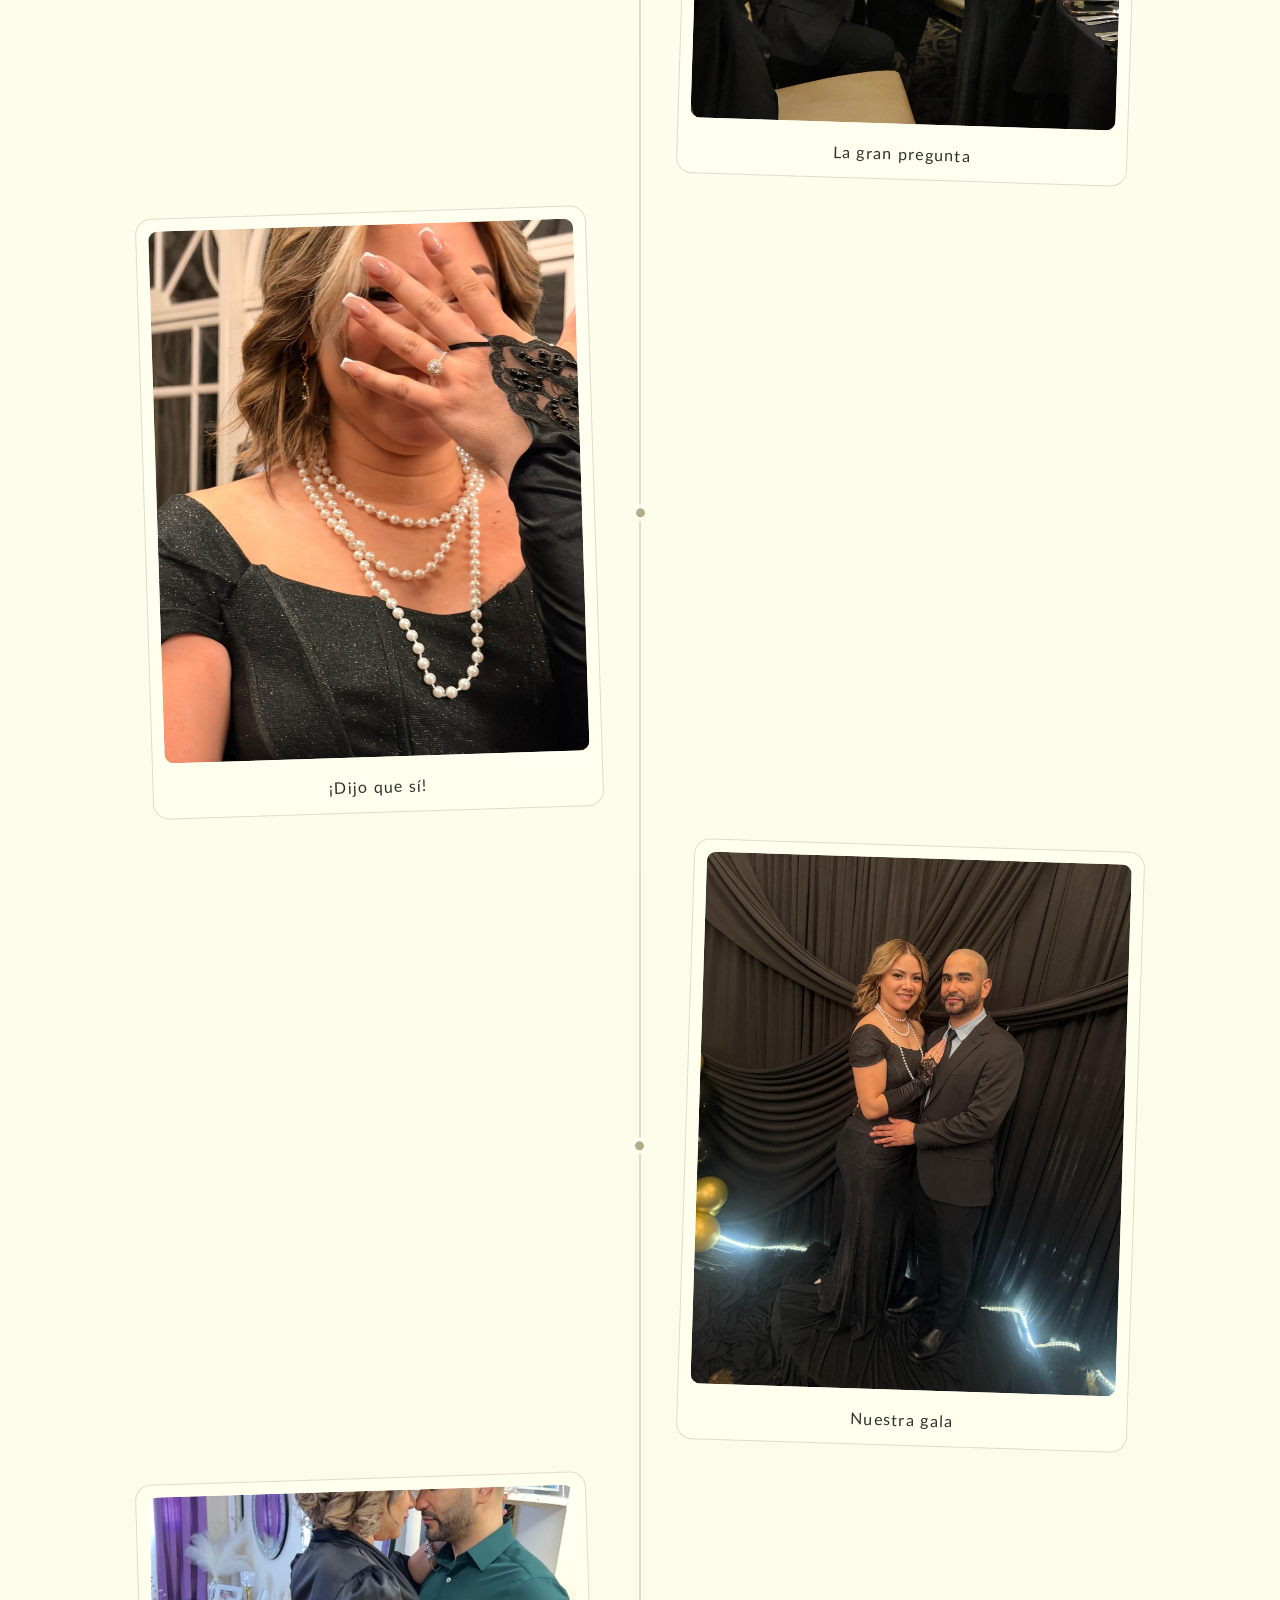
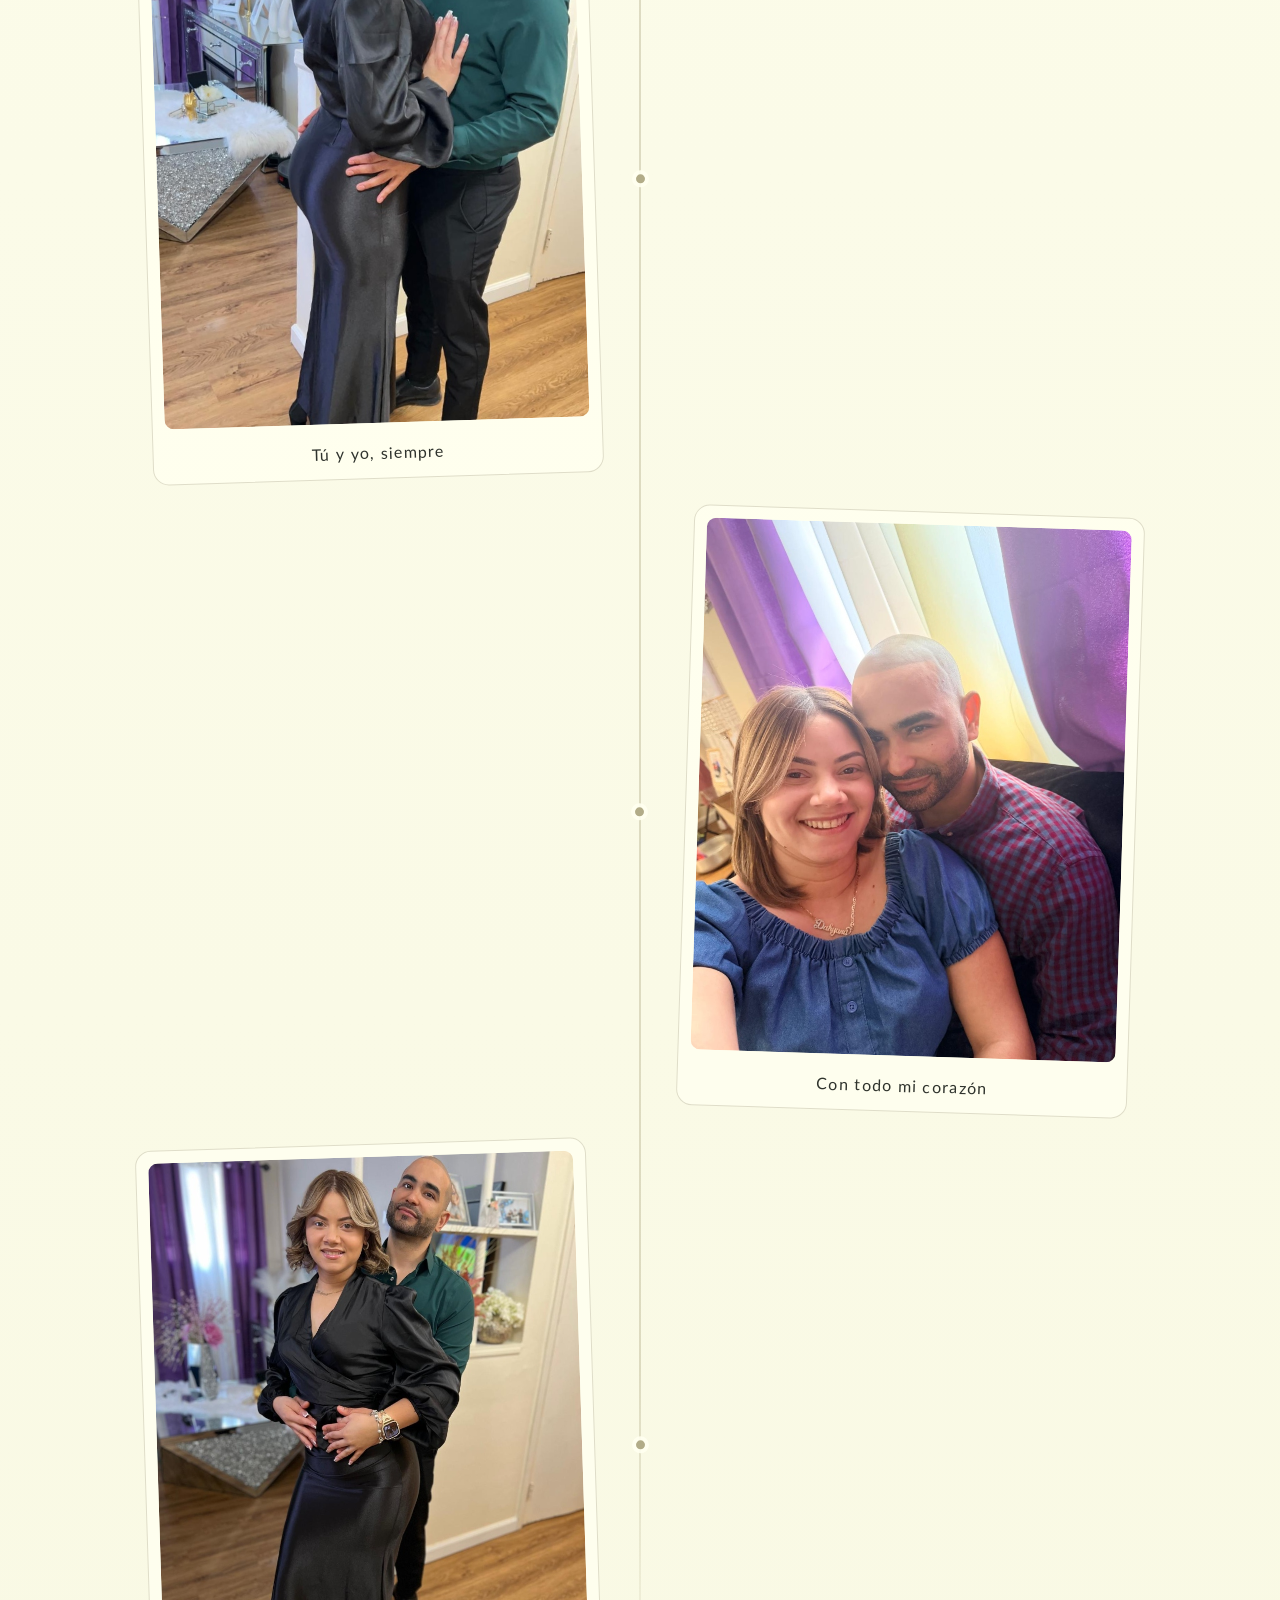
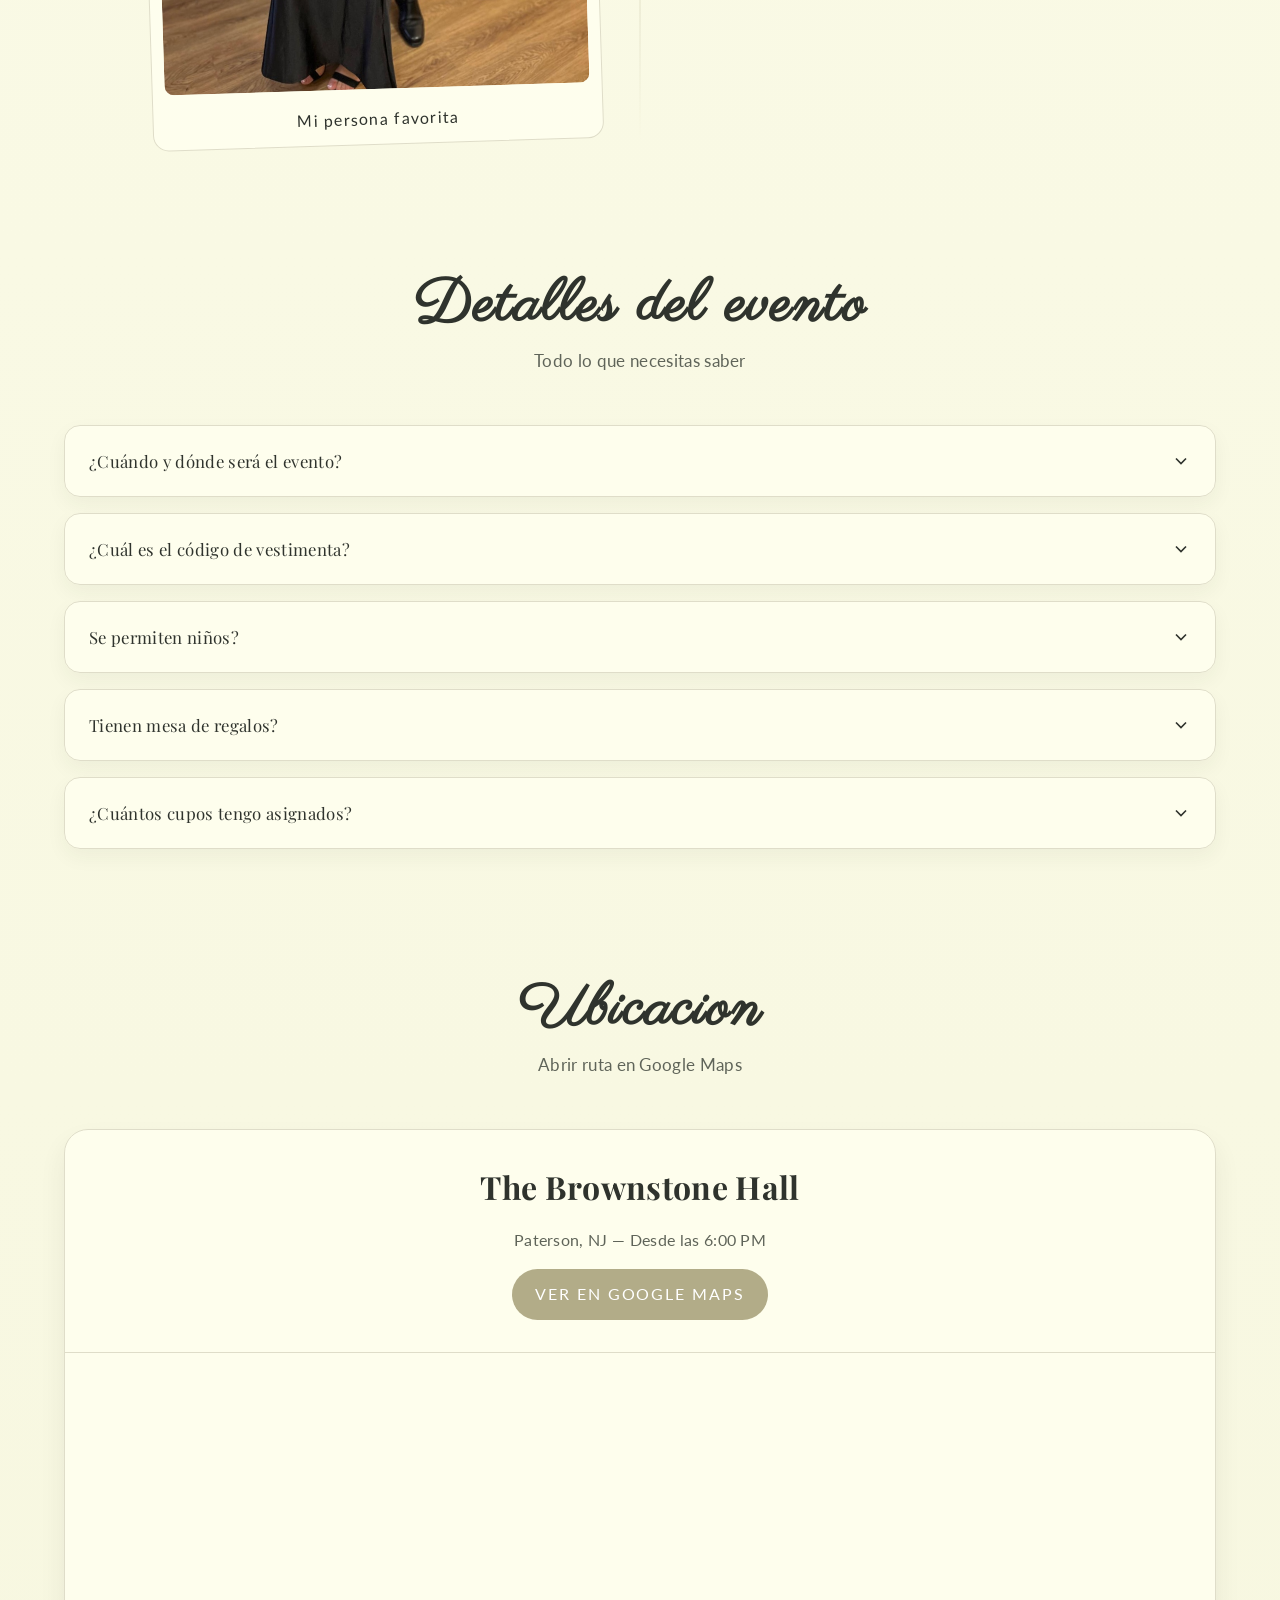
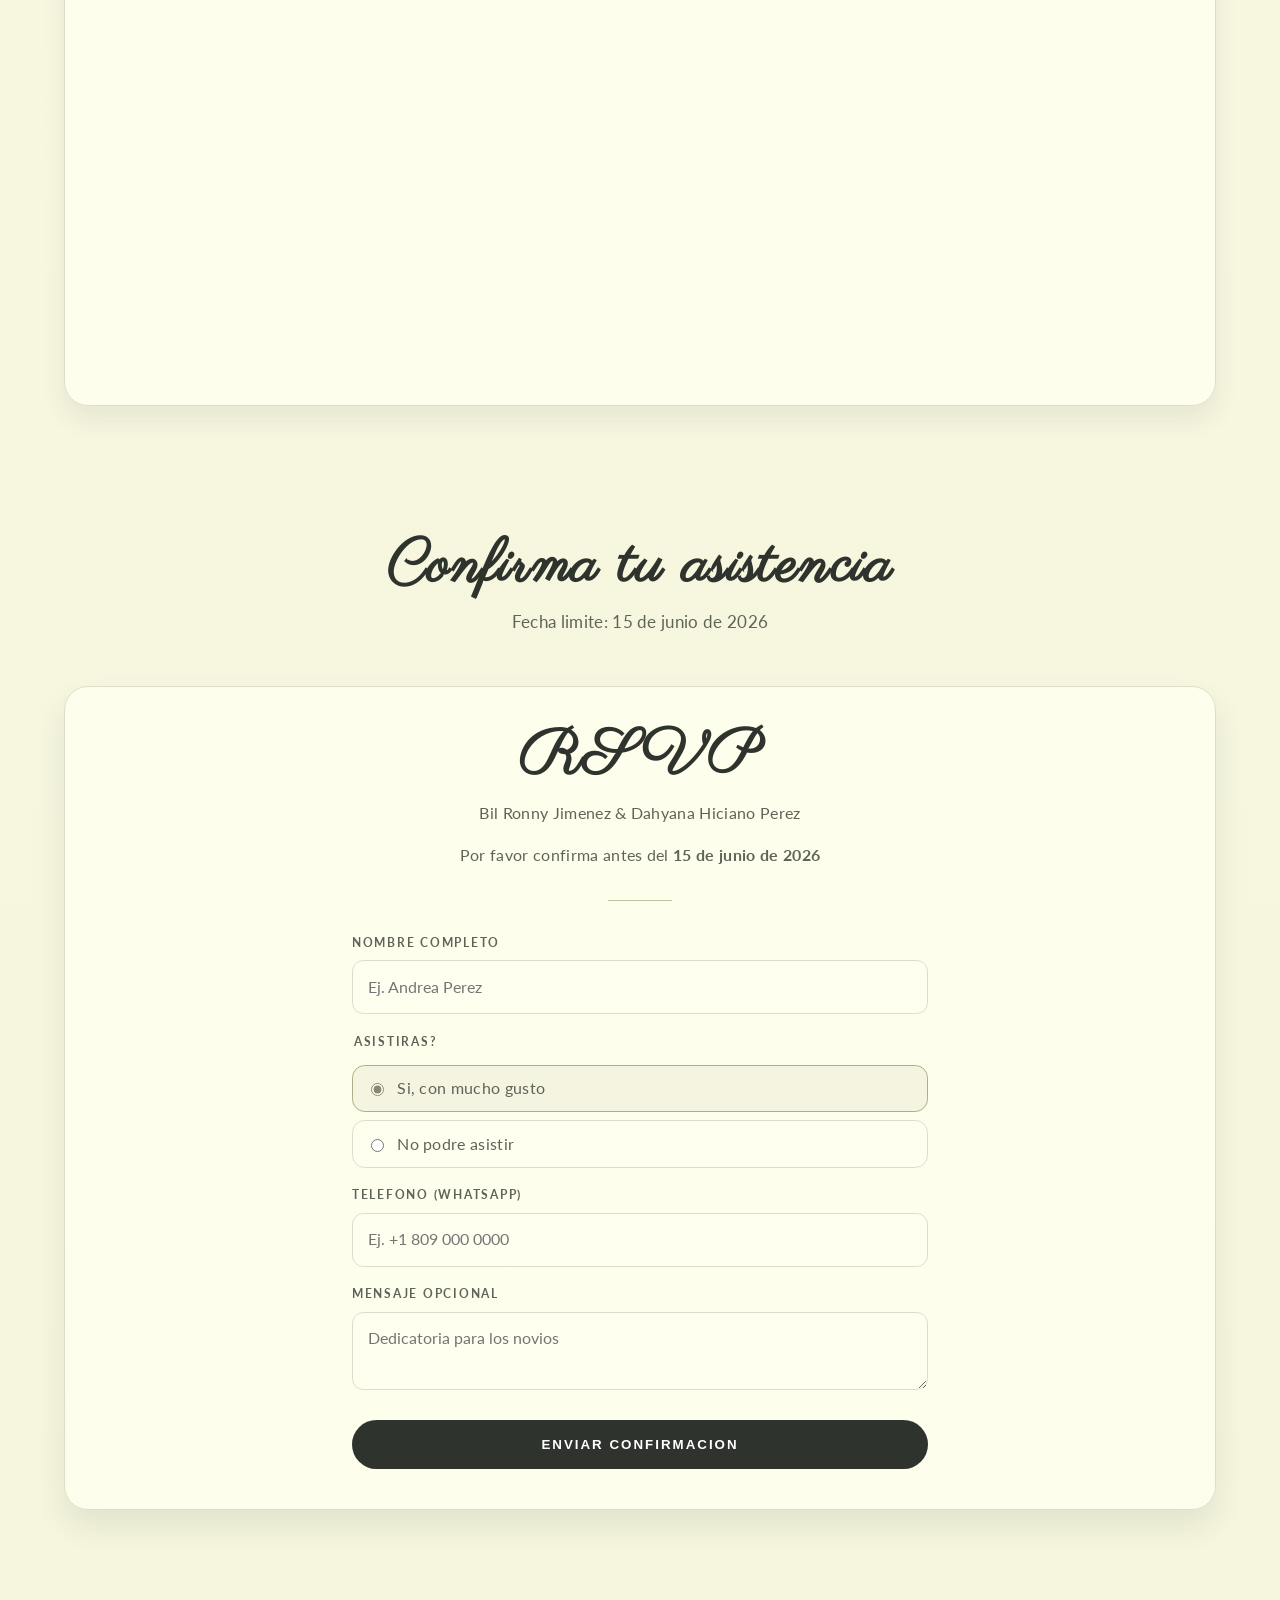
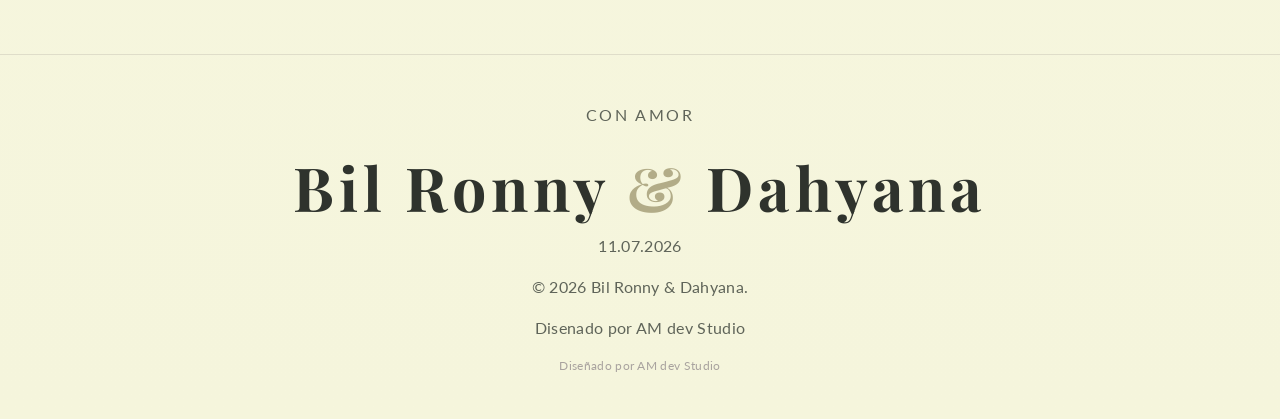
==== commit 955b6f07: "refactor: sync wedding date with config and update gallery assets for launch" ====
--- a/index.html
+++ b/index.html
@@ -142,7 +142,7 @@
                 <!-- Polaroid 1 -->
                 <article class="polaroid gallery-timeline__item">
                     <div class="polaroid__frame">
-                        <img src="images/hero_wedding_sage.webp" alt="Momento especial de la pareja" loading="lazy" class="polaroid__img">
+                        <img src="images/polaroid_1.jpg" alt="La gran pregunta" loading="lazy" class="polaroid__img">
                         <p class="polaroid__caption" data-i18n="caption_1">La gran pregunta</p>
                     </div>
                 </article>
@@ -150,7 +150,7 @@
                 <!-- Polaroid 2 -->
                 <article class="polaroid gallery-timeline__item">
                     <div class="polaroid__frame">
-                        <img src="images/hero_wedding_sage.webp" alt="Momento especial de la pareja" loading="lazy" class="polaroid__img">
+                        <img src="images/polaroid_2.jpg" alt="¡Dijo que sí!" loading="lazy" class="polaroid__img">
                         <p class="polaroid__caption" data-i18n="caption_2">¡Dijo que sí!</p>
                     </div>
                 </article>
@@ -158,7 +158,7 @@
                 <!-- Polaroid 3 -->
                 <article class="polaroid gallery-timeline__item">
                     <div class="polaroid__frame">
-                        <img src="images/hero_wedding_sage.webp" alt="Bil Ronny y Dahyana juntos" loading="lazy" class="polaroid__img">
+                        <img src="images/polaroid_3.jpg" alt="Bil Ronny y Dahyana juntos" loading="lazy" class="polaroid__img">
                         <p class="polaroid__caption" data-i18n="caption_3">Tú y yo, siempre</p>
                     </div>
                 </article>
@@ -166,15 +166,15 @@
                 <!-- Polaroid 4 -->
                 <article class="polaroid gallery-timeline__item">
                     <div class="polaroid__frame">
-                        <img src="images/hero_wedding_sage.webp" alt="Promesa eterna de amor" loading="lazy" class="polaroid__img">
-                        <p class="polaroid__caption" data-i18n="caption_4">Para siempre</p>
+                        <img src="images/polaroid_4.jpg" alt="Tú y yo, siempre" loading="lazy" class="polaroid__img">
+                        <p class="polaroid__caption" data-i18n="caption_4">Tú y yo, siempre</p>
                     </div>
                 </article>
 
                 <!-- Polaroid 5 -->
                 <article class="polaroid gallery-timeline__item">
                     <div class="polaroid__frame">
-                        <img src="images/hero_wedding_sage.webp" alt="Con todo mi amor" loading="lazy" class="polaroid__img">
+                        <img src="images/polaroid_5.jpg" alt="Con todo mi corazón" loading="lazy" class="polaroid__img">
                         <p class="polaroid__caption" data-i18n="caption_5">Con todo mi corazón</p>
                     </div>
                 </article>
@@ -182,8 +182,8 @@
                 <!-- Polaroid 6 -->
                 <article class="polaroid gallery-timeline__item">
                     <div class="polaroid__frame">
-                        <img src="images/hero_wedding_sage.webp" alt="Juntos es mi lugar favorito" loading="lazy" class="polaroid__img">
-                        <p class="polaroid__caption" data-i18n="caption_6">Mi lugar favorito</p>
+                        <img src="images/polaroid_6.jpg" alt="Mi persona favorita" loading="lazy" class="polaroid__img">
+                        <p class="polaroid__caption" data-i18n="caption_6">Mi persona favorita</p>
                     </div>
                 </article>
             </div>
--- a/style.css
+++ b/style.css
@@ -230,31 +230,7 @@
   pointer-events: none;
 }
 
-.hero::before,
-.hero::after {
-  content: "";
-  position: absolute;
-  border-radius: 1.3rem;
-  border: 1px solid rgba(255, 255, 240, 0.65);
-  box-shadow: 0 30px 40px rgba(0, 0, 0, 0.18);
-  background: url("images/hero_wedding_sage.webp") center / cover no-repeat;
-  width: min(26vw, 230px);
-  aspect-ratio: 3 / 4;
-  z-index: 1;
-  opacity: 0.96;
-}
-
-.hero::before {
-  left: clamp(0.6rem, 4vw, 4rem);
-  bottom: clamp(4.5rem, 10vh, 8rem);
-  transform: rotate(-6deg);
-}
-
-.hero::after {
-  right: clamp(0.6rem, 4vw, 4rem);
-  top: clamp(5rem, 14vh, 9rem);
-  transform: rotate(6deg);
-}
+
 
 
 .hero__content {
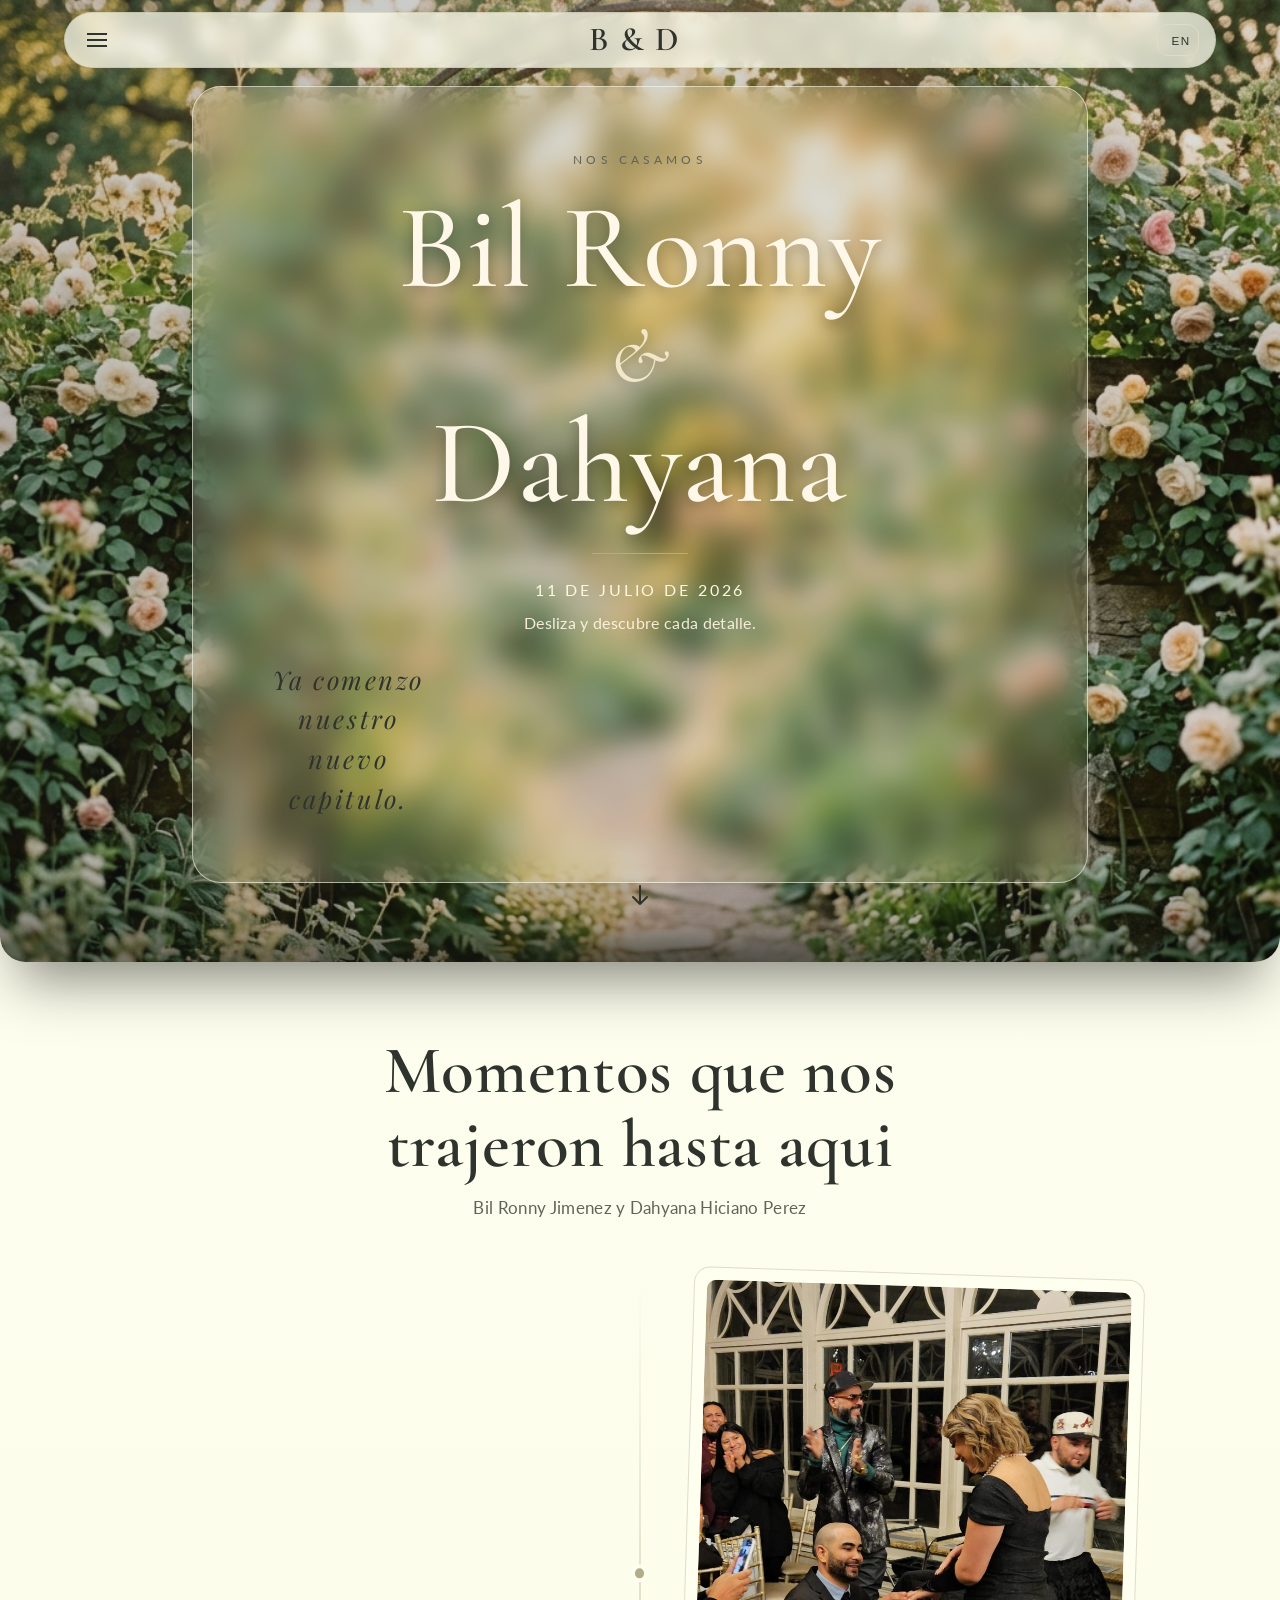
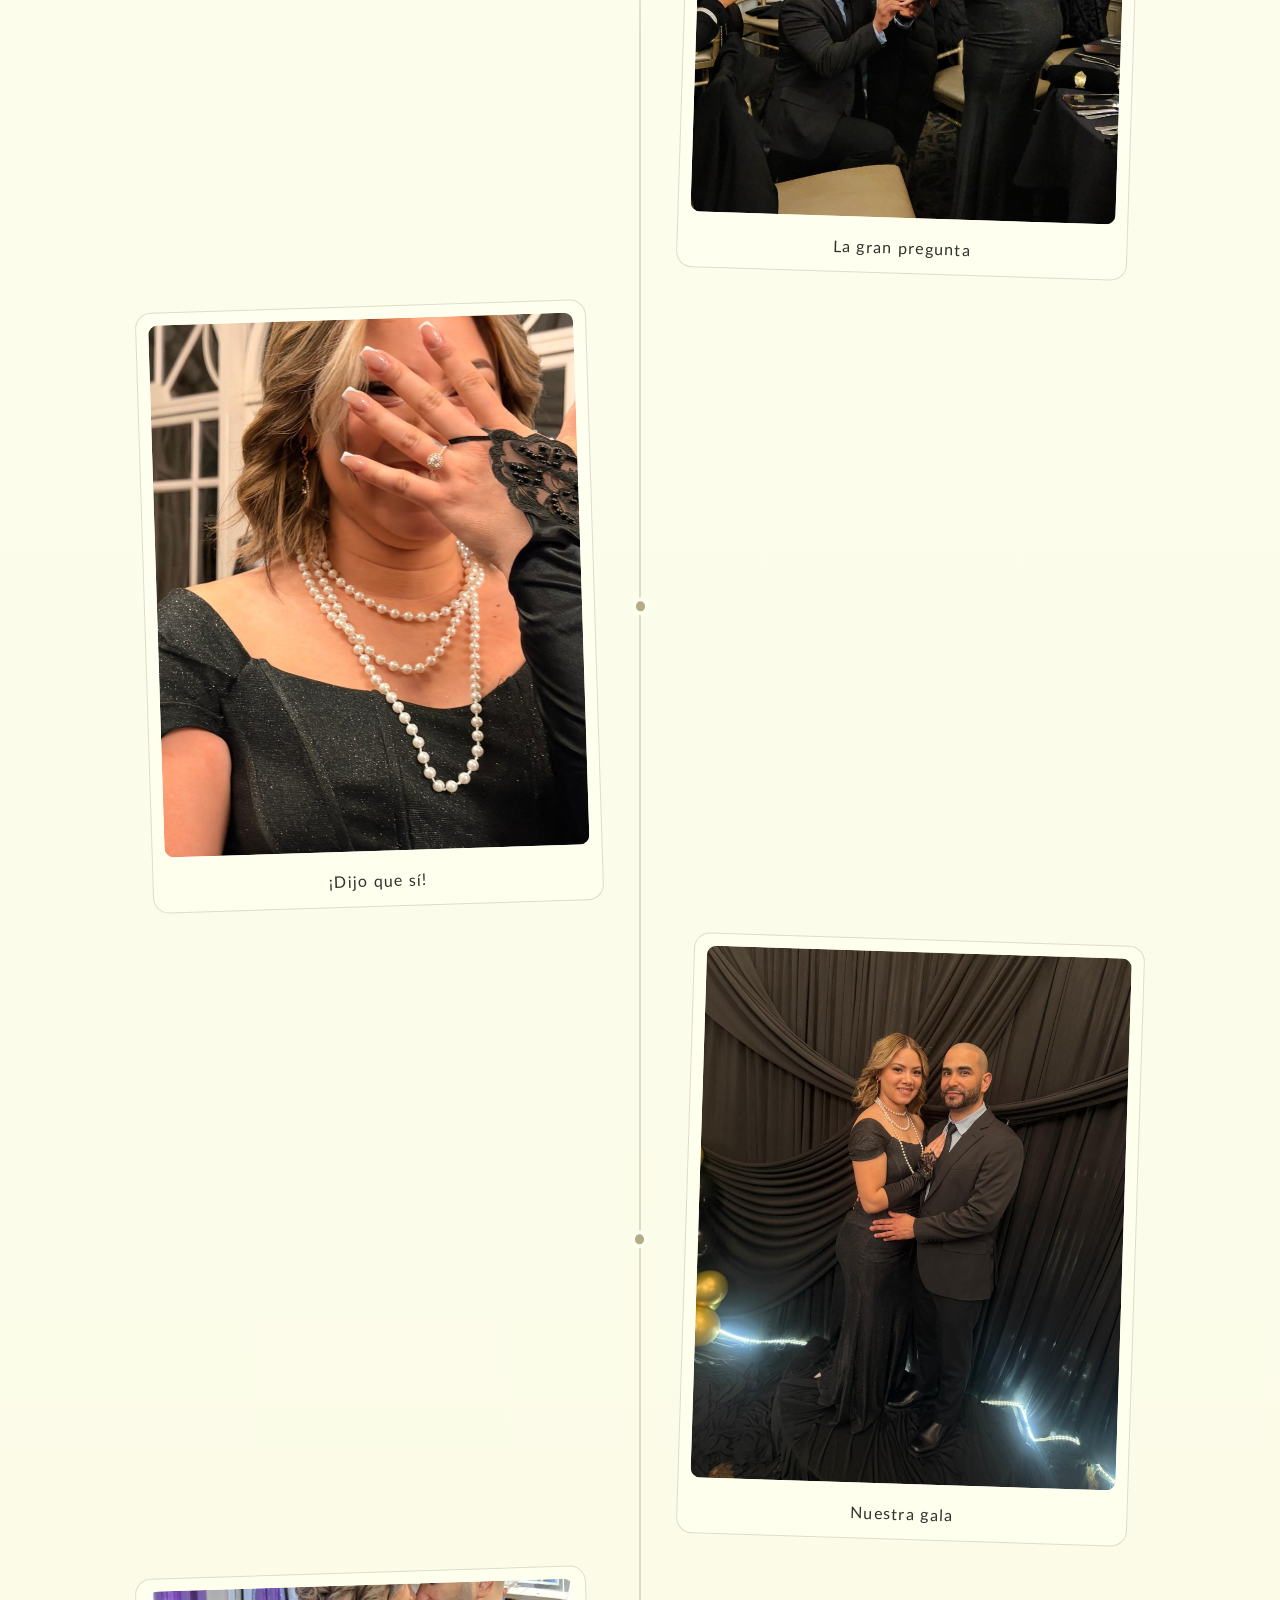
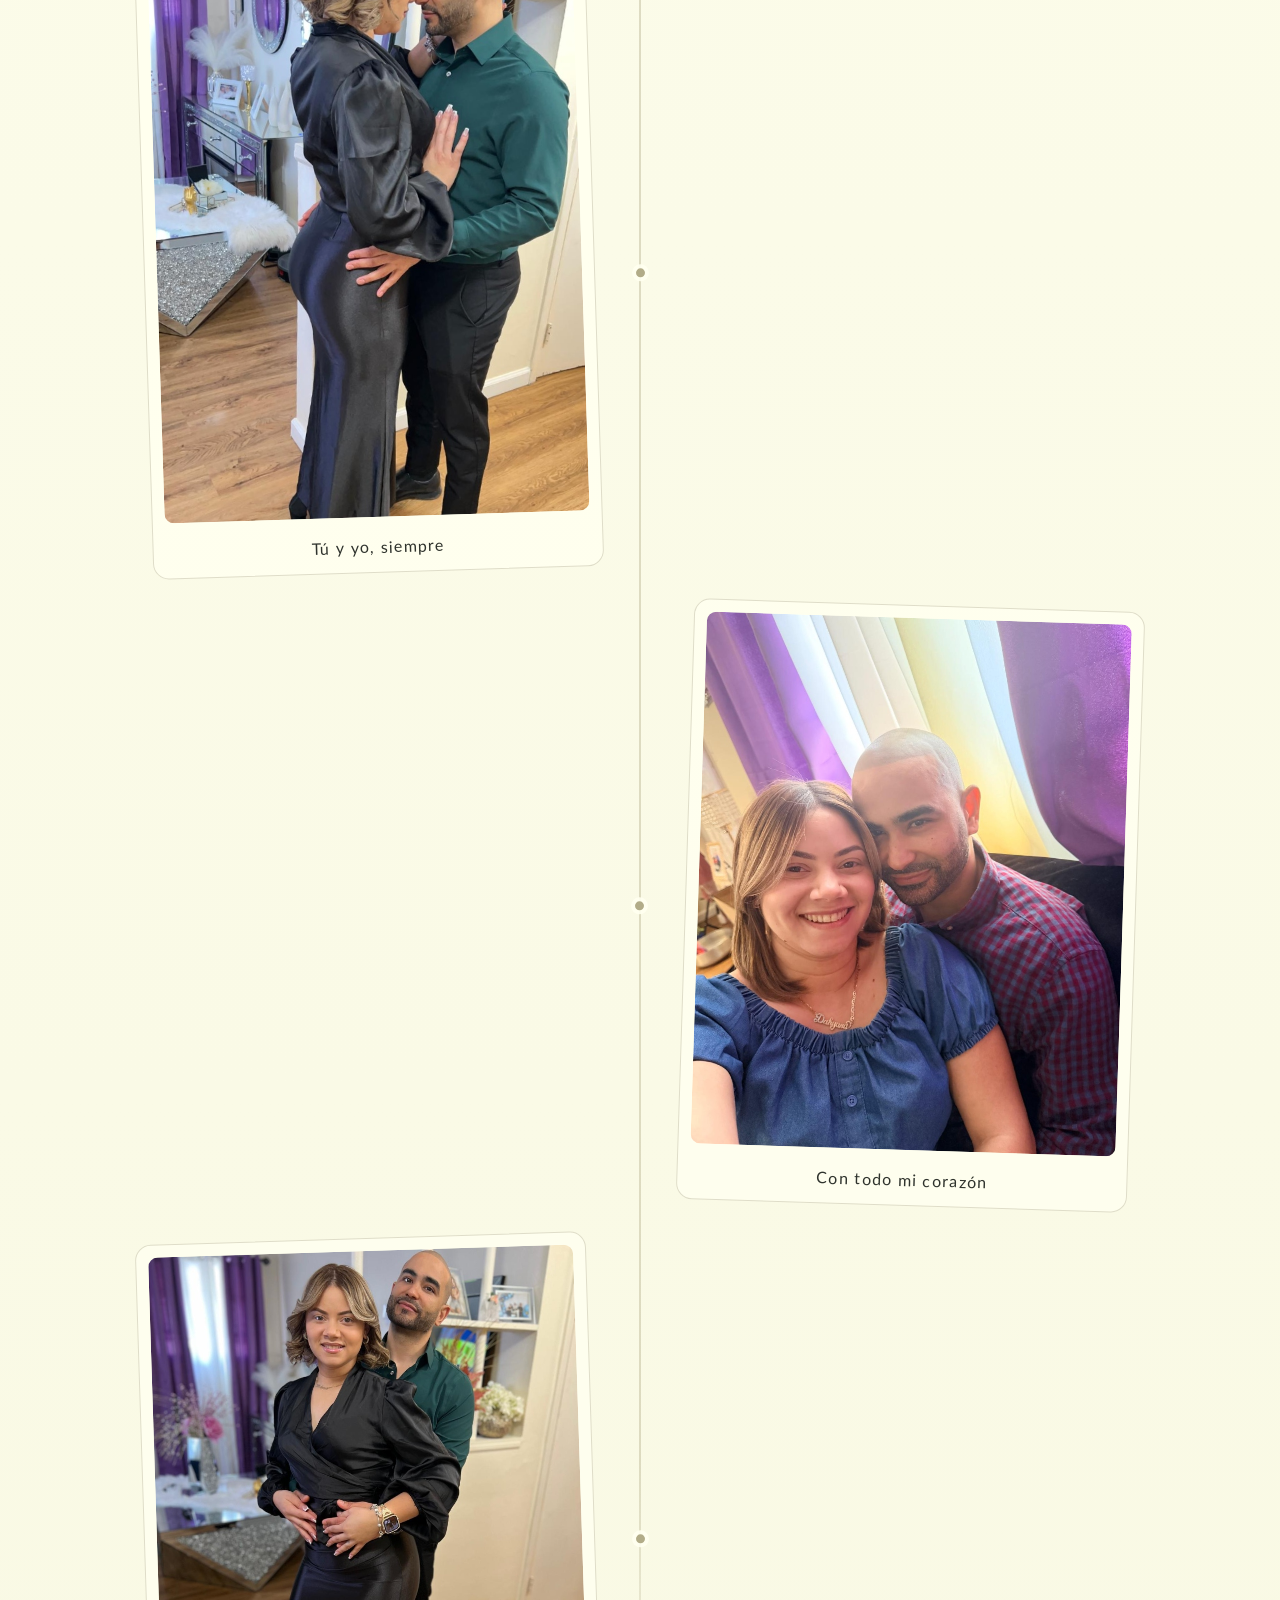
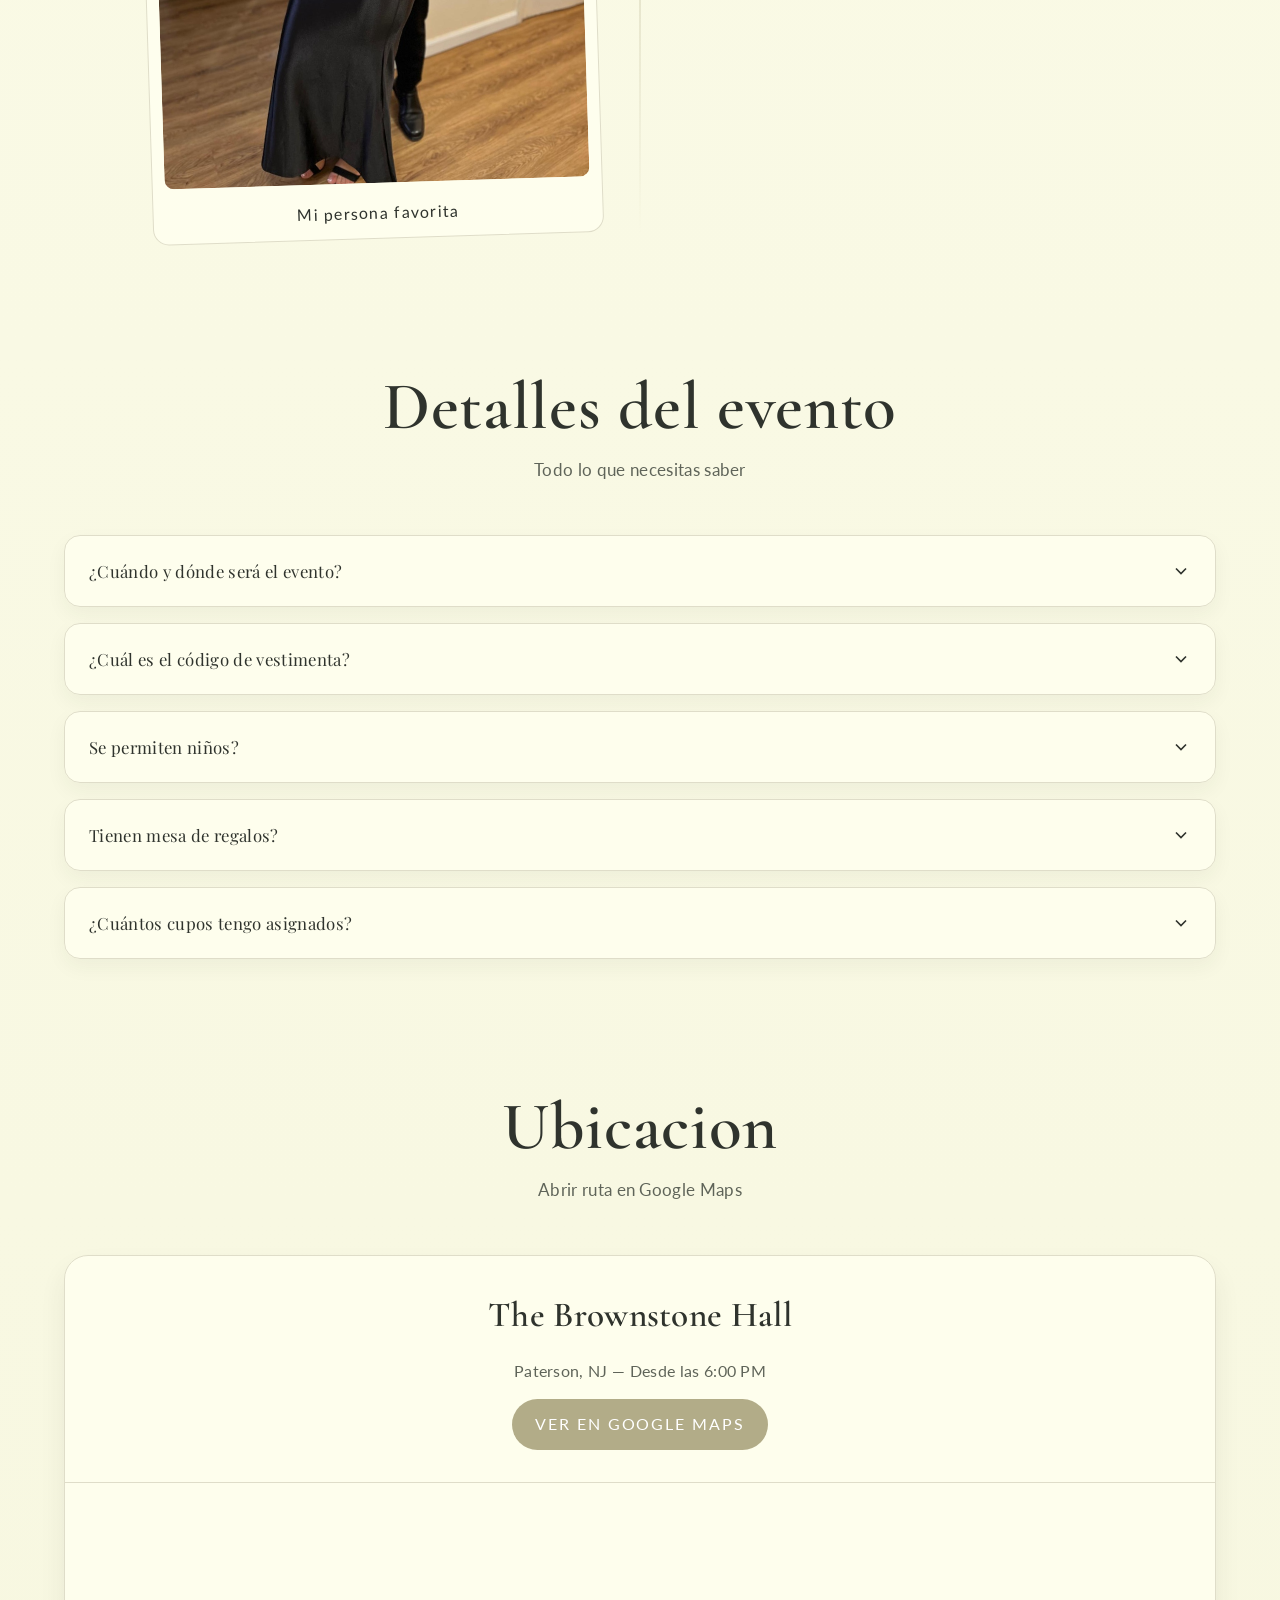
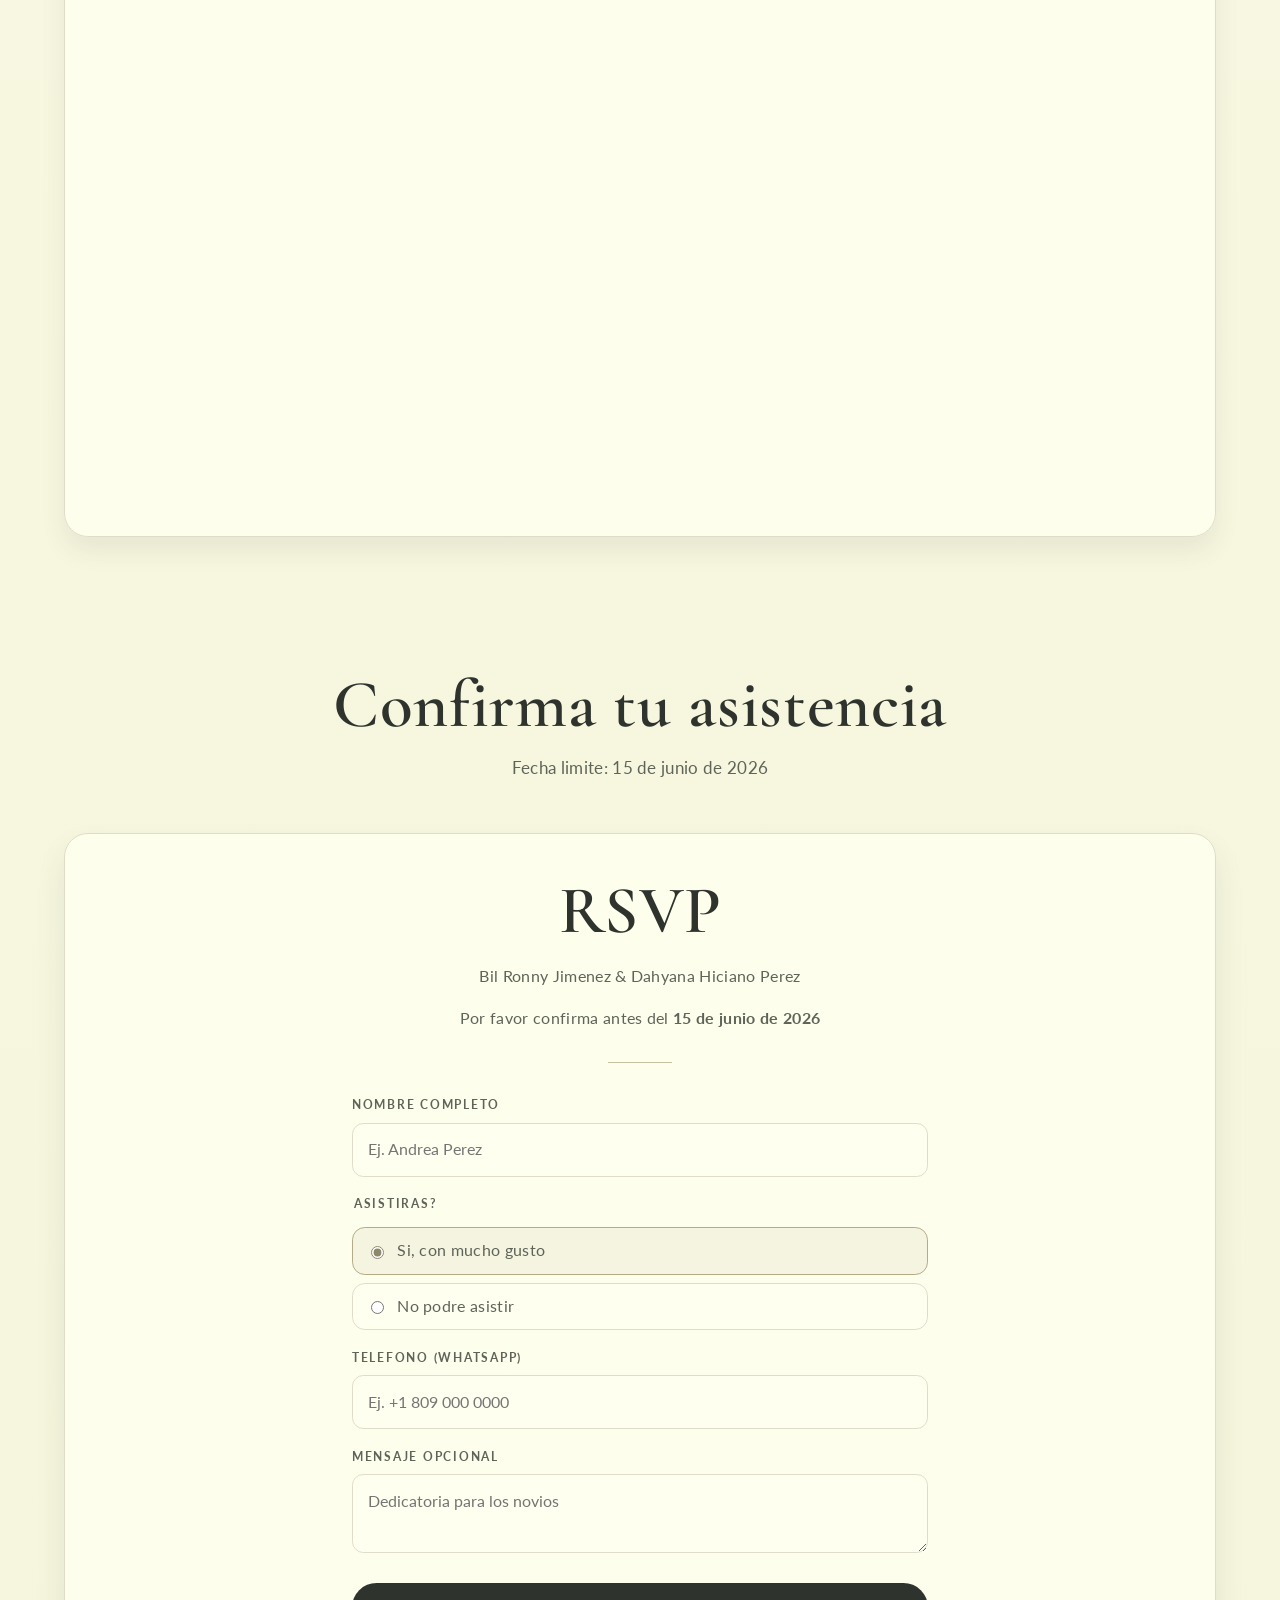
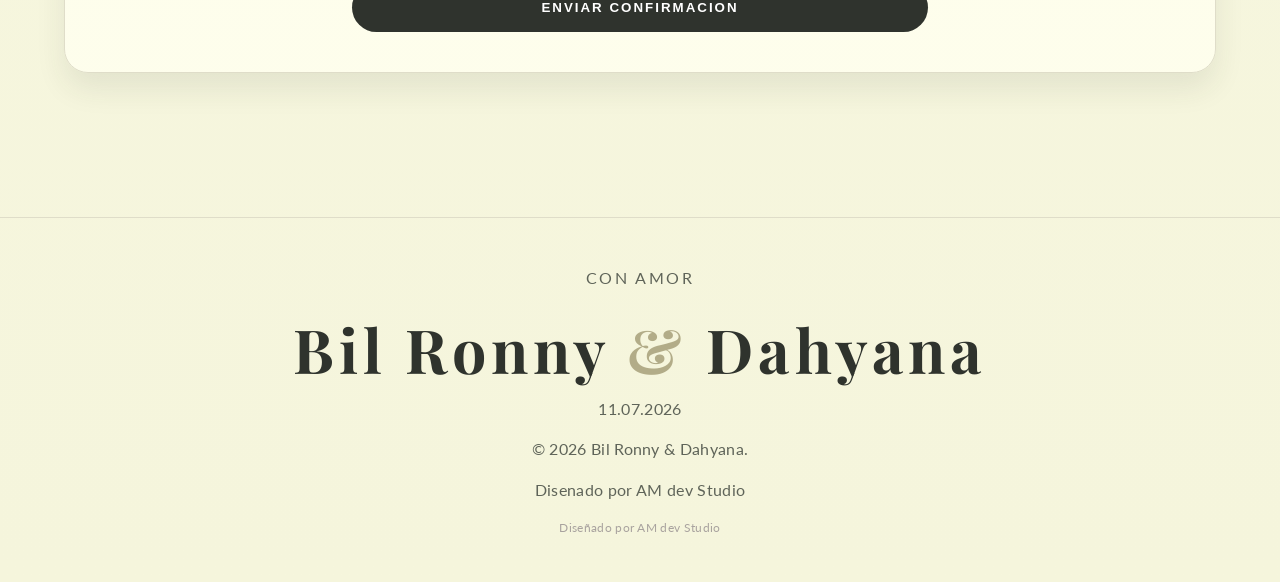
==== commit 0ade87ca: "style: actualizar fondo floral y tipografía elegante accesible" ====
--- a/index.html
+++ b/index.html
@@ -35,9 +35,9 @@
 
     <link rel="preconnect" href="https://fonts.googleapis.com">
     <link rel="preconnect" href="https://fonts.gstatic.com" crossorigin>
-    <link href="https://fonts.googleapis.com/css2?family=Lato:wght@300;400;700&family=Parisienne&family=Playfair+Display:wght@400;600;700&display=swap" rel="stylesheet" media="print" onload="this.media='all'">
+    <link href="https://fonts.googleapis.com/css2?family=Cormorant+Garamond:ital,wght@0,500;0,600;1,500&family=Lato:wght@300;400;700&family=Parisienne&family=Playfair+Display:wght@400;600;700&display=swap" rel="stylesheet" media="print" onload="this.media='all'">
     <noscript>
-        <link href="https://fonts.googleapis.com/css2?family=Lato:wght@300;400;700&family=Parisienne&family=Playfair+Display:wght@400;600;700&display=swap" rel="stylesheet">
+        <link href="https://fonts.googleapis.com/css2?family=Cormorant+Garamond:ital,wght@0,500;0,600;1,500&family=Lato:wght@300;400;700&family=Parisienne&family=Playfair+Display:wght@400;600;700&display=swap" rel="stylesheet">
     </noscript>
     <!-- Estilos -->
     <link rel="stylesheet" href="style.css">
--- a/style.css
+++ b/style.css
@@ -2,6 +2,7 @@
   --font-serif: "Playfair Display", serif;
   --font-sans: "Lato", sans-serif;
   --font-script: "Parisienne", cursive;
+  --font-display: "Cormorant Garamond", serif;
 
   --color-accent: #b2ac88;
   --color-ivory: #fffff0;
@@ -53,8 +54,8 @@
   inset: 0;
   z-index: -2;
   background:
-    linear-gradient(rgba(255, 255, 240, 0.72), rgba(245, 245, 220, 0.8)),
-    url("images/body_bg_sage_subtle.webp") center / cover no-repeat;
+    linear-gradient(rgba(255, 255, 240, 0.45), rgba(245, 245, 220, 0.5)),
+    url("images/body_bg_floral.png") center / cover no-repeat;
   pointer-events: none;
 }
 
@@ -94,9 +95,10 @@
 .navbar__logo {
   text-decoration: none;
   color: var(--color-ink);
-  font-family: var(--font-script);
-  font-size: clamp(1.65rem, 3vw, 2.3rem);
-  letter-spacing: 0.03em;
+  font-family: var(--font-display);
+  font-weight: 600;
+  font-size: clamp(1.6rem, 3vw, 2.1rem);
+  letter-spacing: 0.05em;
   line-height: 1;
   justify-self: center;
 }
@@ -266,23 +268,26 @@
 
 .hero__title {
   margin: 0;
-  font-family: var(--font-script);
-  font-size: clamp(3.1rem, 9vw, 7rem);
-  line-height: 0.9;
-  letter-spacing: 0.02em;
+  font-family: var(--font-display);
+  font-weight: 500;
+  font-size: clamp(3.5rem, 10vw, 7.5rem);
+  line-height: 1.1;
+  letter-spacing: 0.01em;
   color: #fff8e8;
   text-shadow: 0 4px 14px rgba(20, 24, 18, 0.3);
   display: flex;
   flex-direction: column;
   align-items: center;
-  gap: 0.06em;
+  gap: 0.02em;
 }
 
 .hero__amp {
   color: #f2e8c9;
   display: block;
-  line-height: 0.7;
-  font-size: 0.74em;
+  line-height: 1;
+  font-size: 0.65em;
+  font-style: italic;
+  font-weight: 400;
 }
 
 .hero__divider {
@@ -343,10 +348,12 @@
 
 .section-header__title {
   margin: 0;
-  font-family: var(--font-script);
-  letter-spacing: 0.03em;
-  line-height: 0.98;
-  font-size: clamp(2.2rem, 6vw, 3.7rem);
+  font-family: var(--font-display);
+  font-weight: 600;
+  letter-spacing: 0.01em;
+  line-height: 1.1;
+  font-size: clamp(2.4rem, 6.5vw, 4.2rem);
+  color: var(--color-ink);
 }
 
 .section-header__subtitle {
@@ -509,8 +516,9 @@
 
 .location-card__title {
   margin: 0;
-  font-family: var(--font-serif);
-  font-size: clamp(1.4rem, 4vw, 2rem);
+  font-family: var(--font-display);
+  font-weight: 600;
+  font-size: clamp(1.5rem, 4vw, 2.2rem);
 }
 
 .location-card__address {
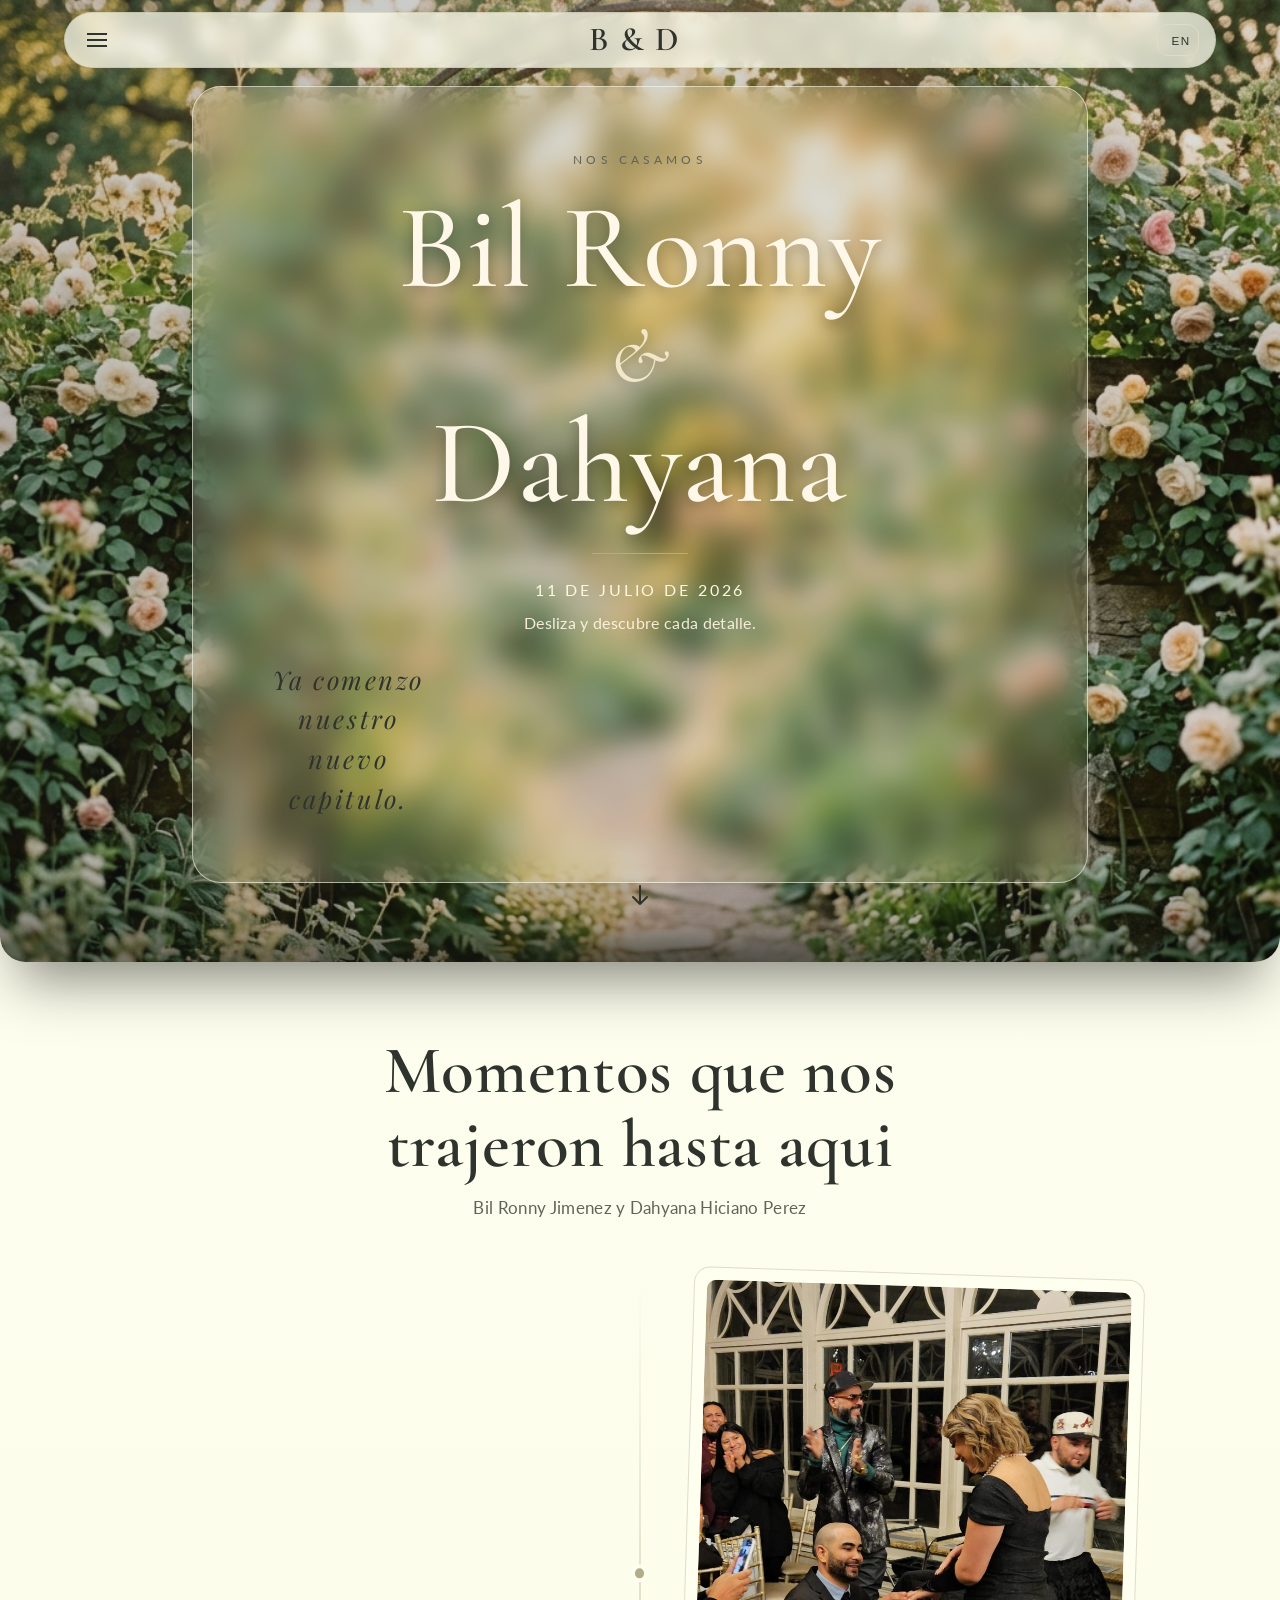
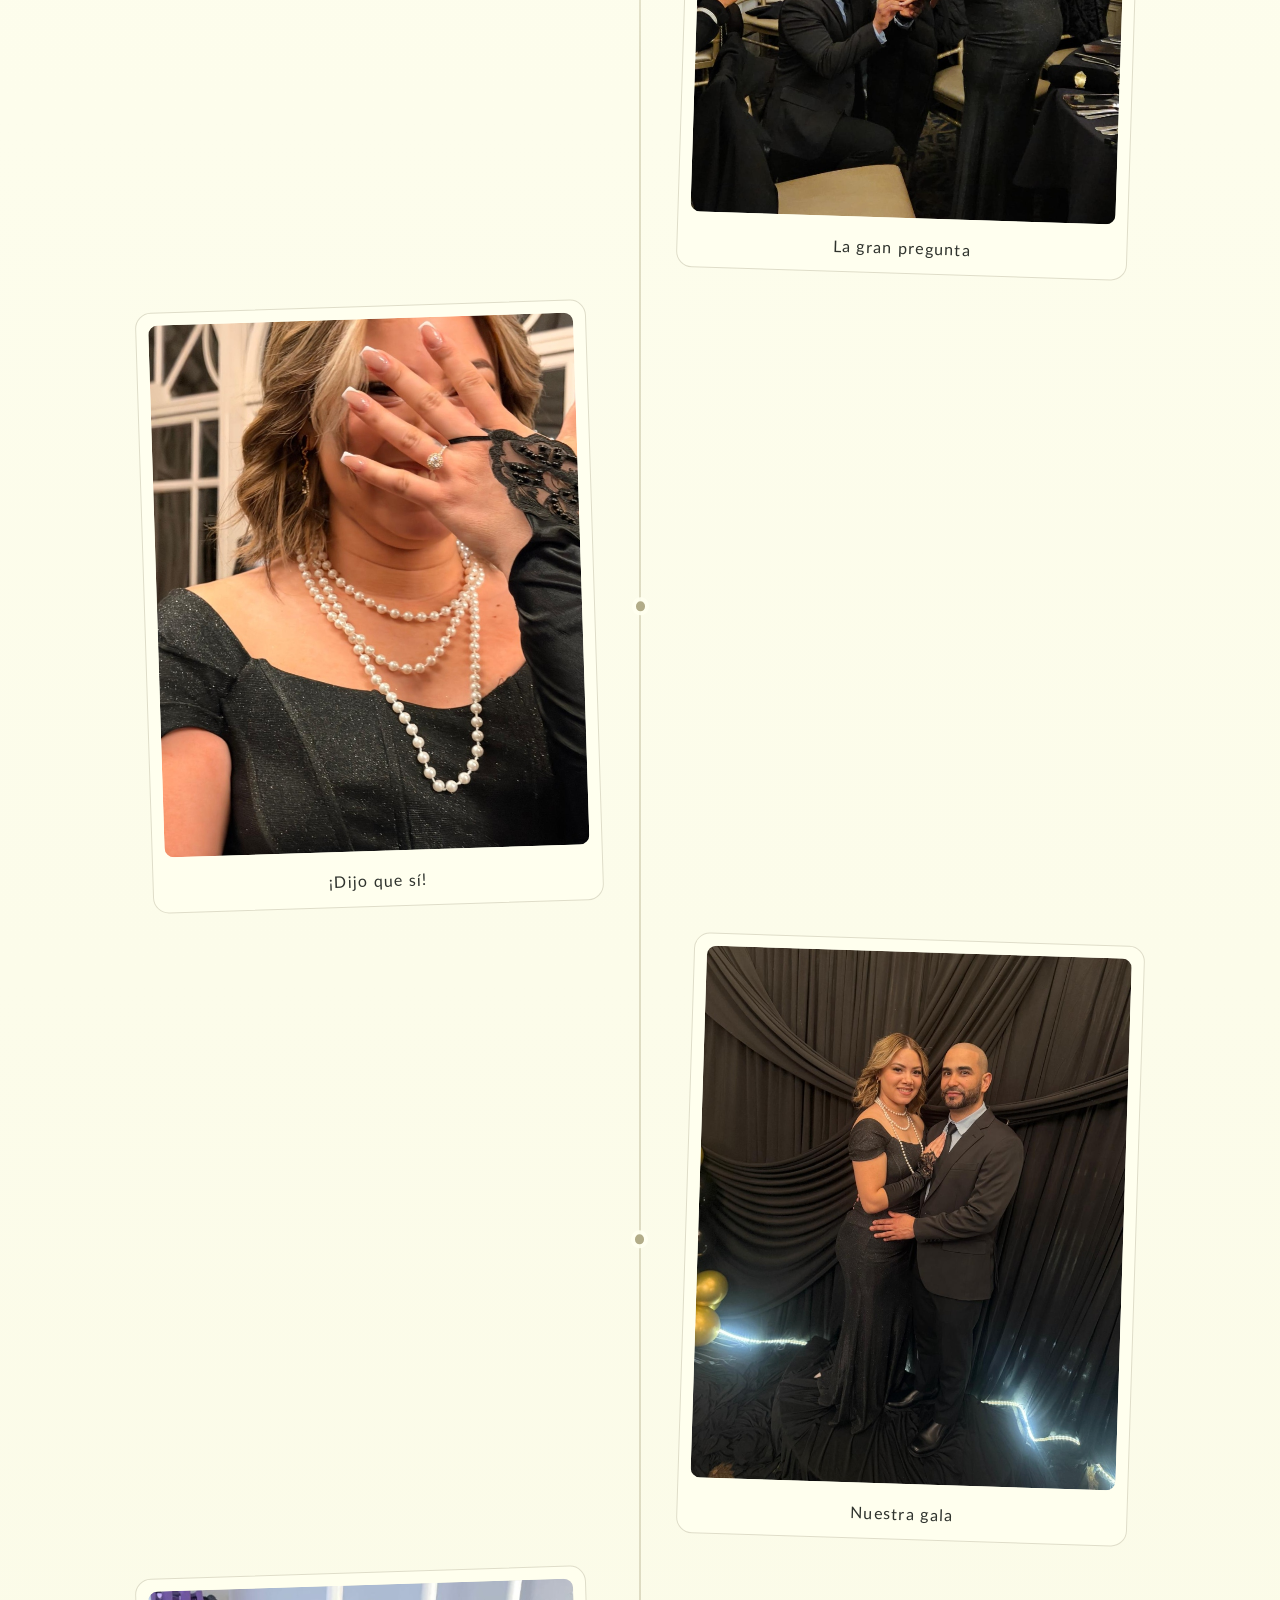
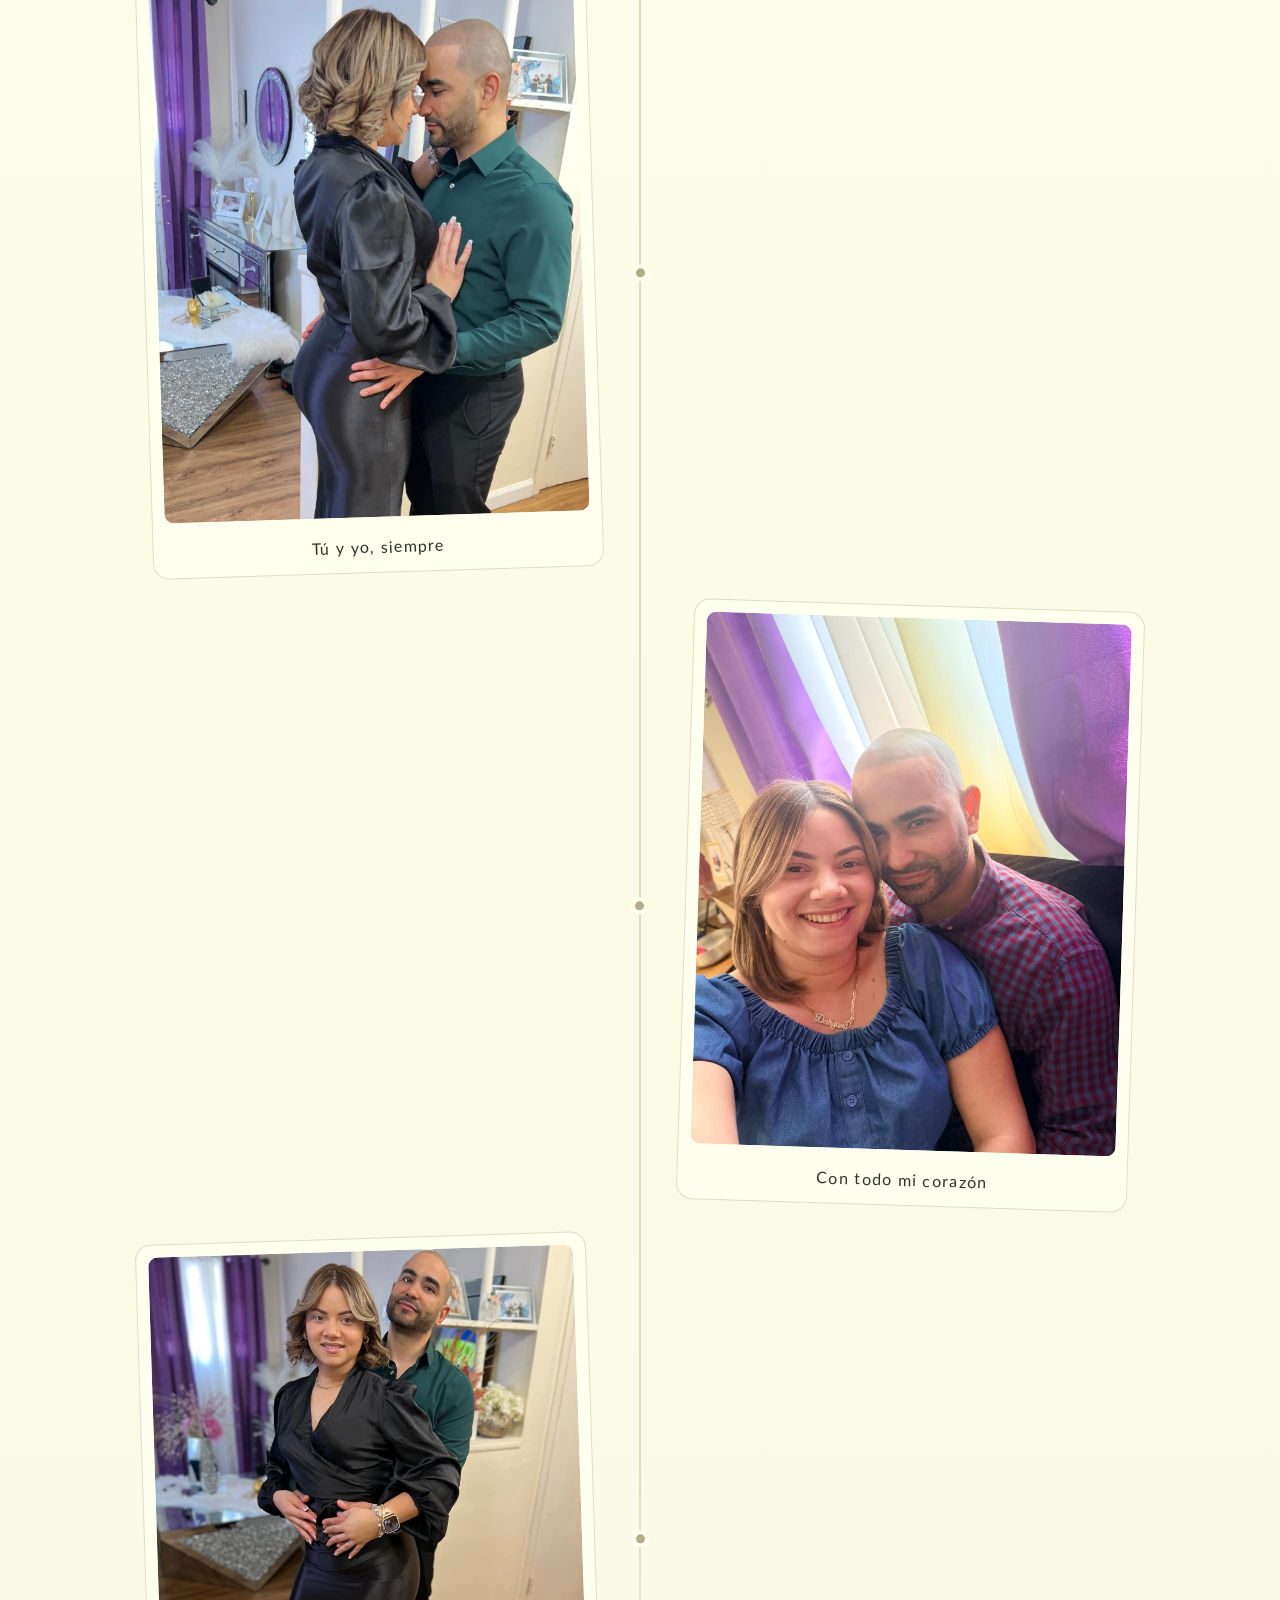
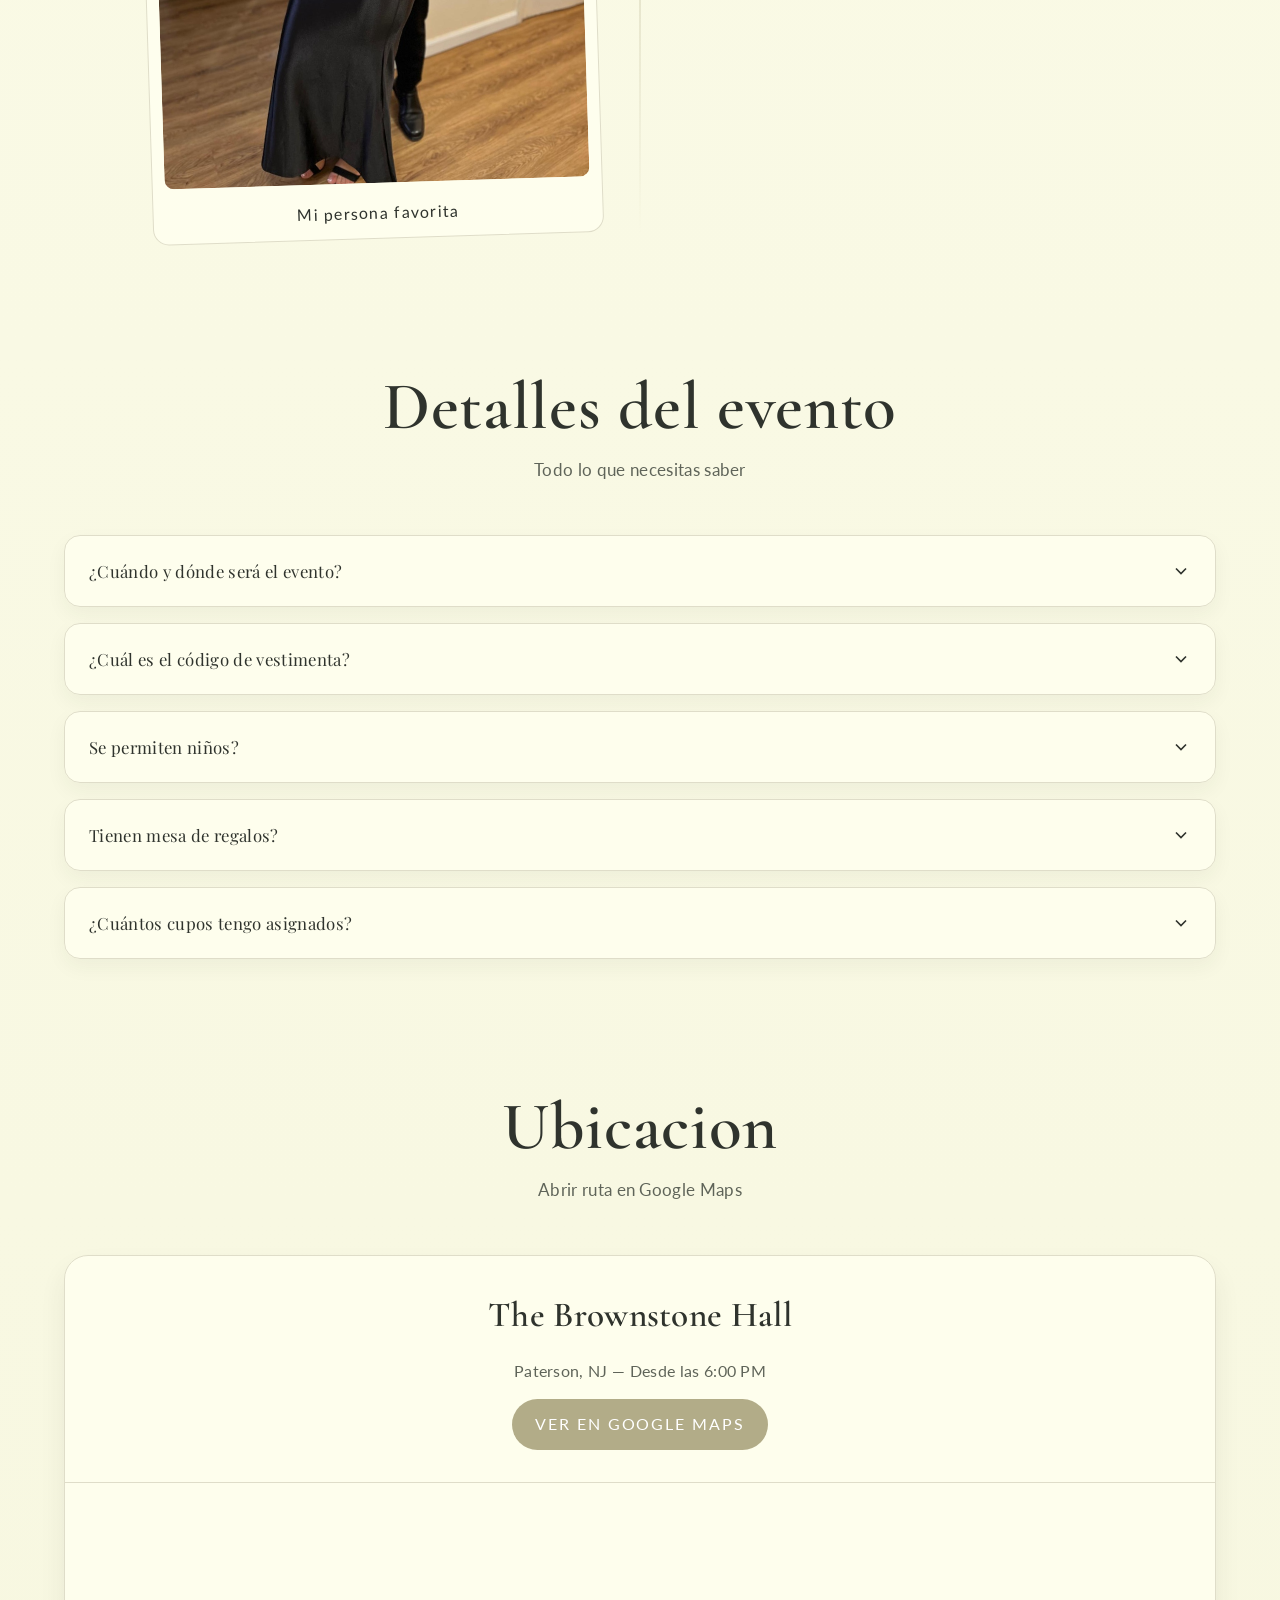
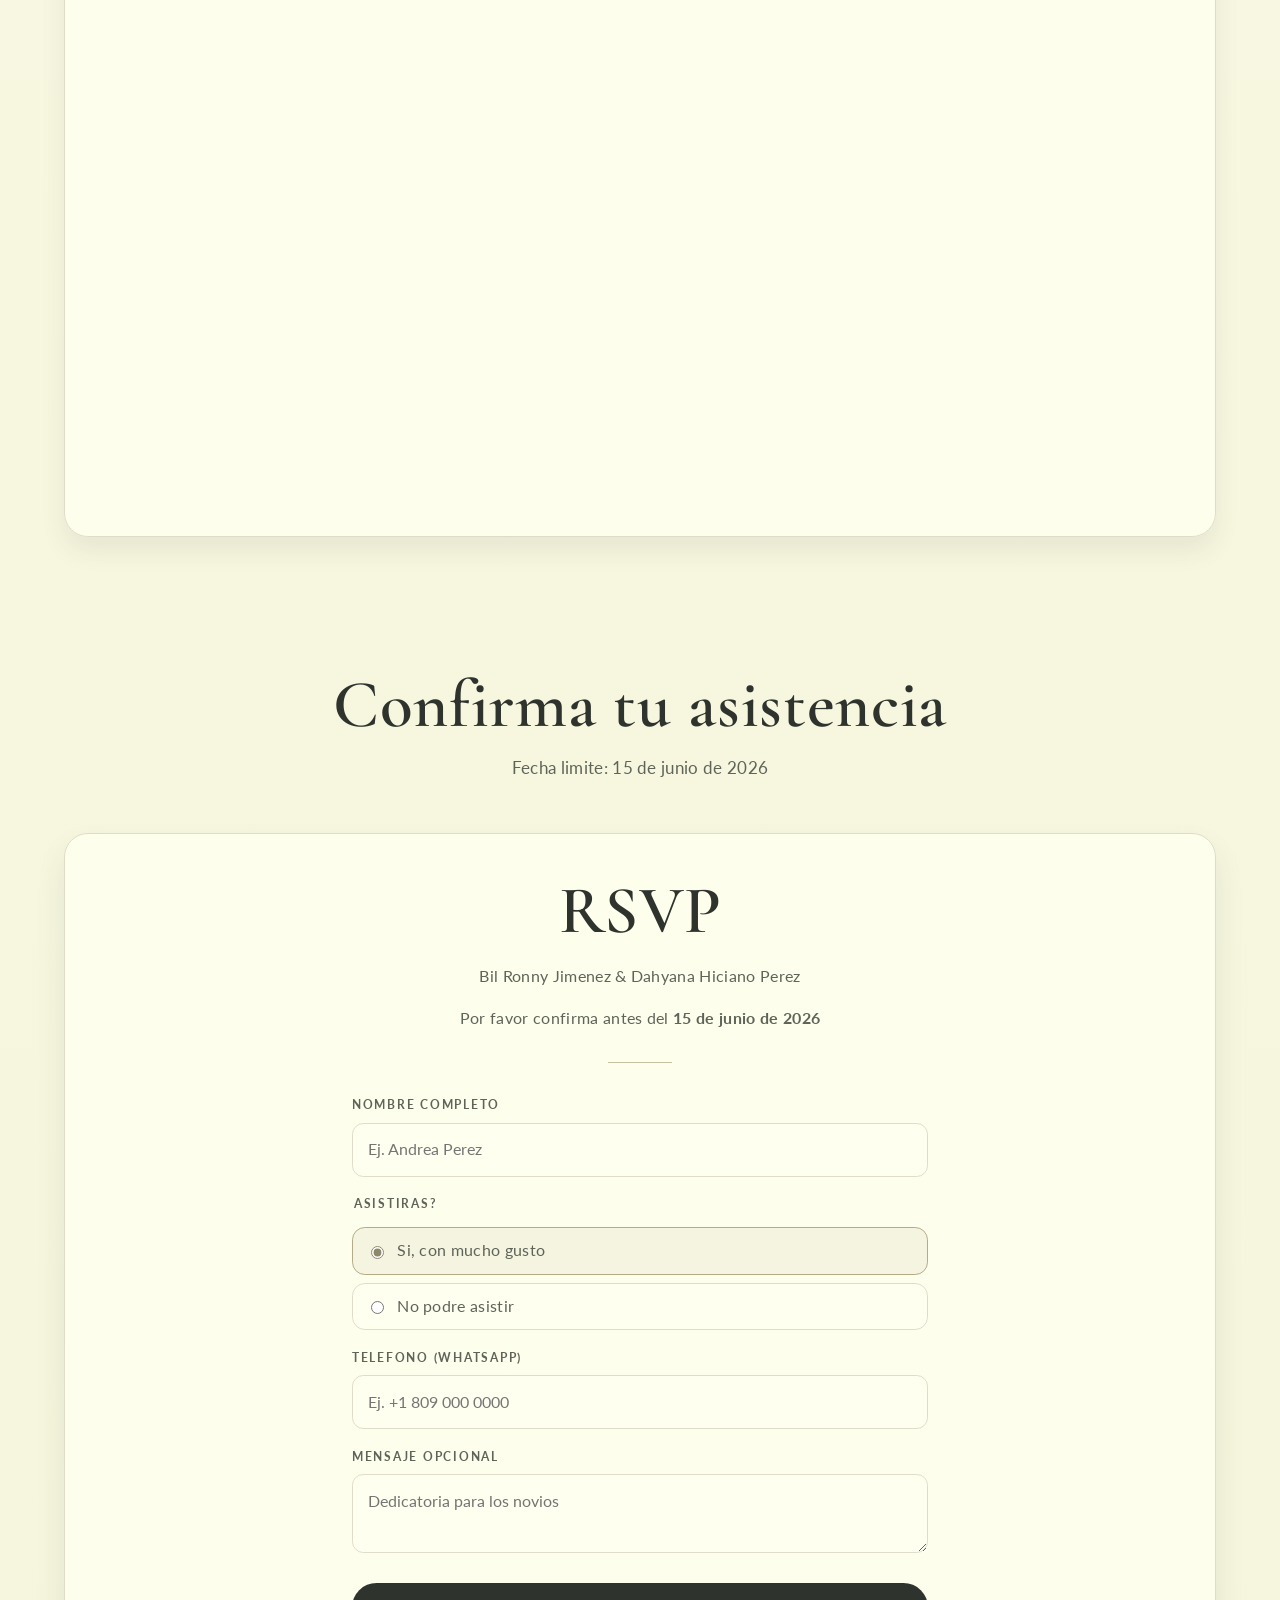
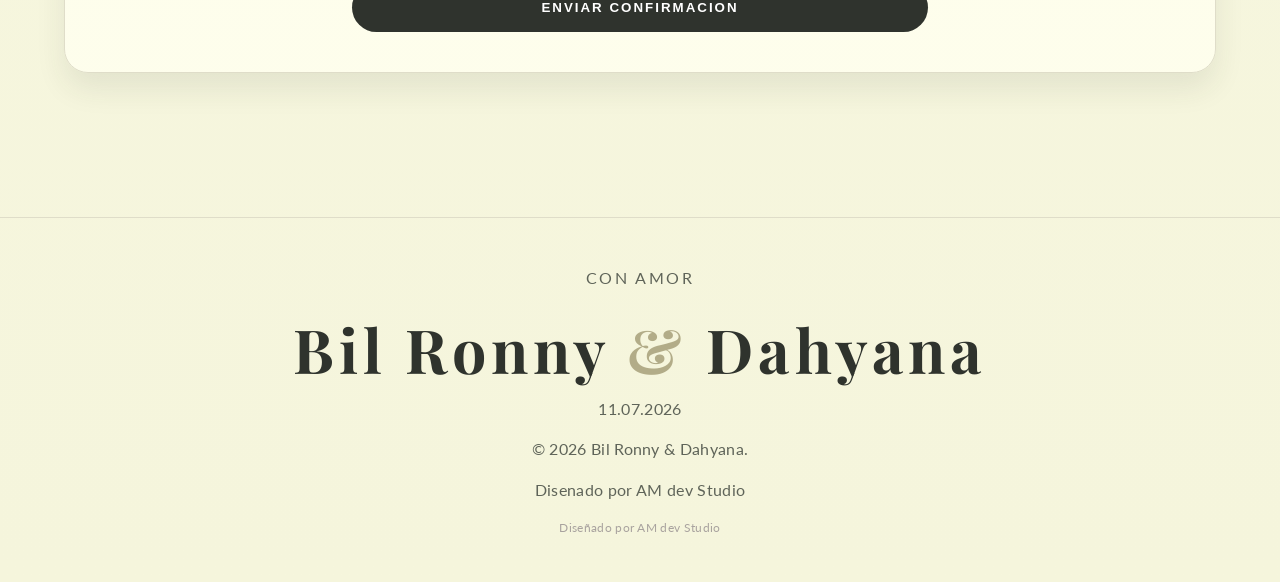
==== commit d62e156e: "fix: usar archivo invite.ics físico para mejorar compatibilidad nativa con Apple Calendar" ====
--- a/index.html
+++ b/index.html
@@ -166,7 +166,7 @@
                 <!-- Polaroid 4 -->
                 <article class="polaroid gallery-timeline__item">
                     <div class="polaroid__frame">
-                        <img src="images/polaroid_4.jpg" alt="Tú y yo, siempre" loading="lazy" class="polaroid__img">
+                        <img src="images/polaroid_4.jpg" alt="Tú y yo, siempre" loading="lazy" class="polaroid__img polaroid__img--top">
                         <p class="polaroid__caption" data-i18n="caption_4">Tú y yo, siempre</p>
                     </div>
                 </article>
--- a/style.css
+++ b/style.css
@@ -445,8 +445,13 @@
   width: 100%;
   aspect-ratio: 4 / 5;
   object-fit: cover;
+  object-position: center;
   border-radius: calc(var(--radius-md) - 0.4rem);
   background: #ebe9d7;
+}
+
+.polaroid__img--top {
+  object-position: top center;
 }
 
 .polaroid__caption {
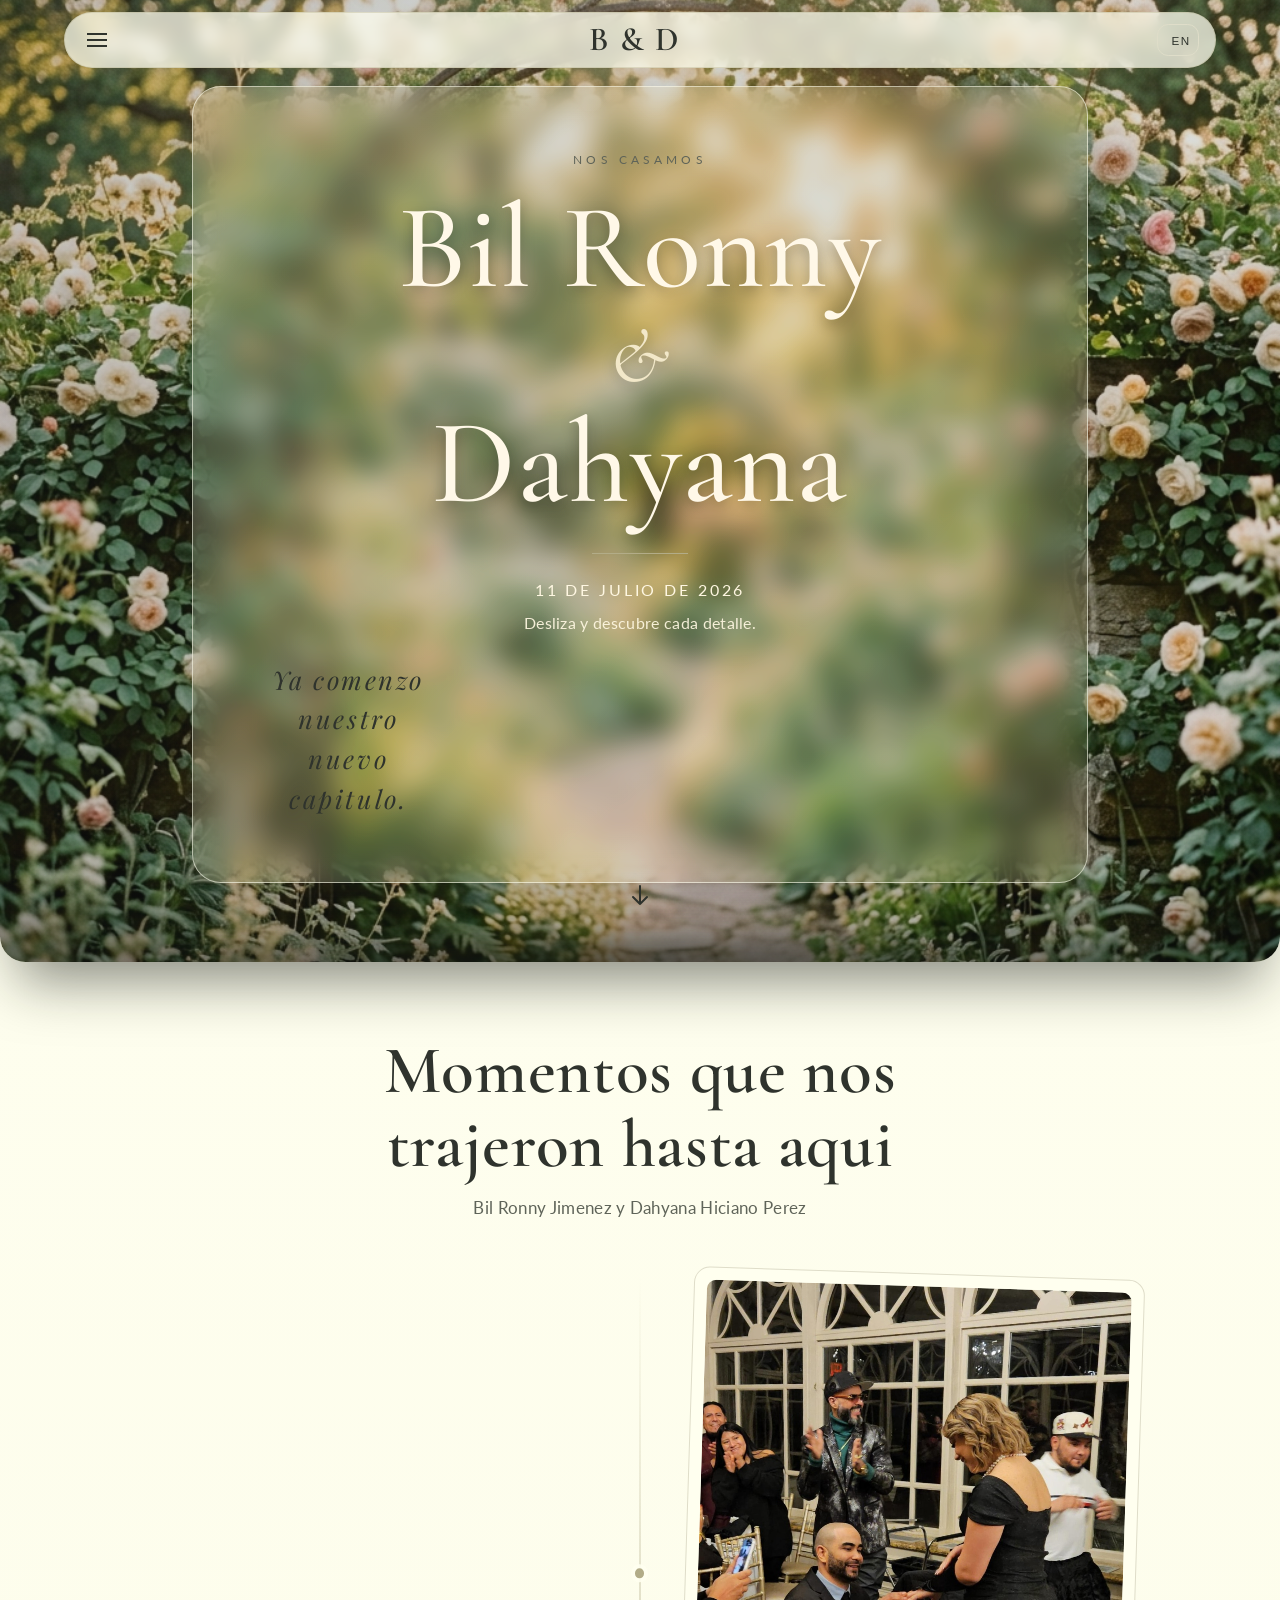
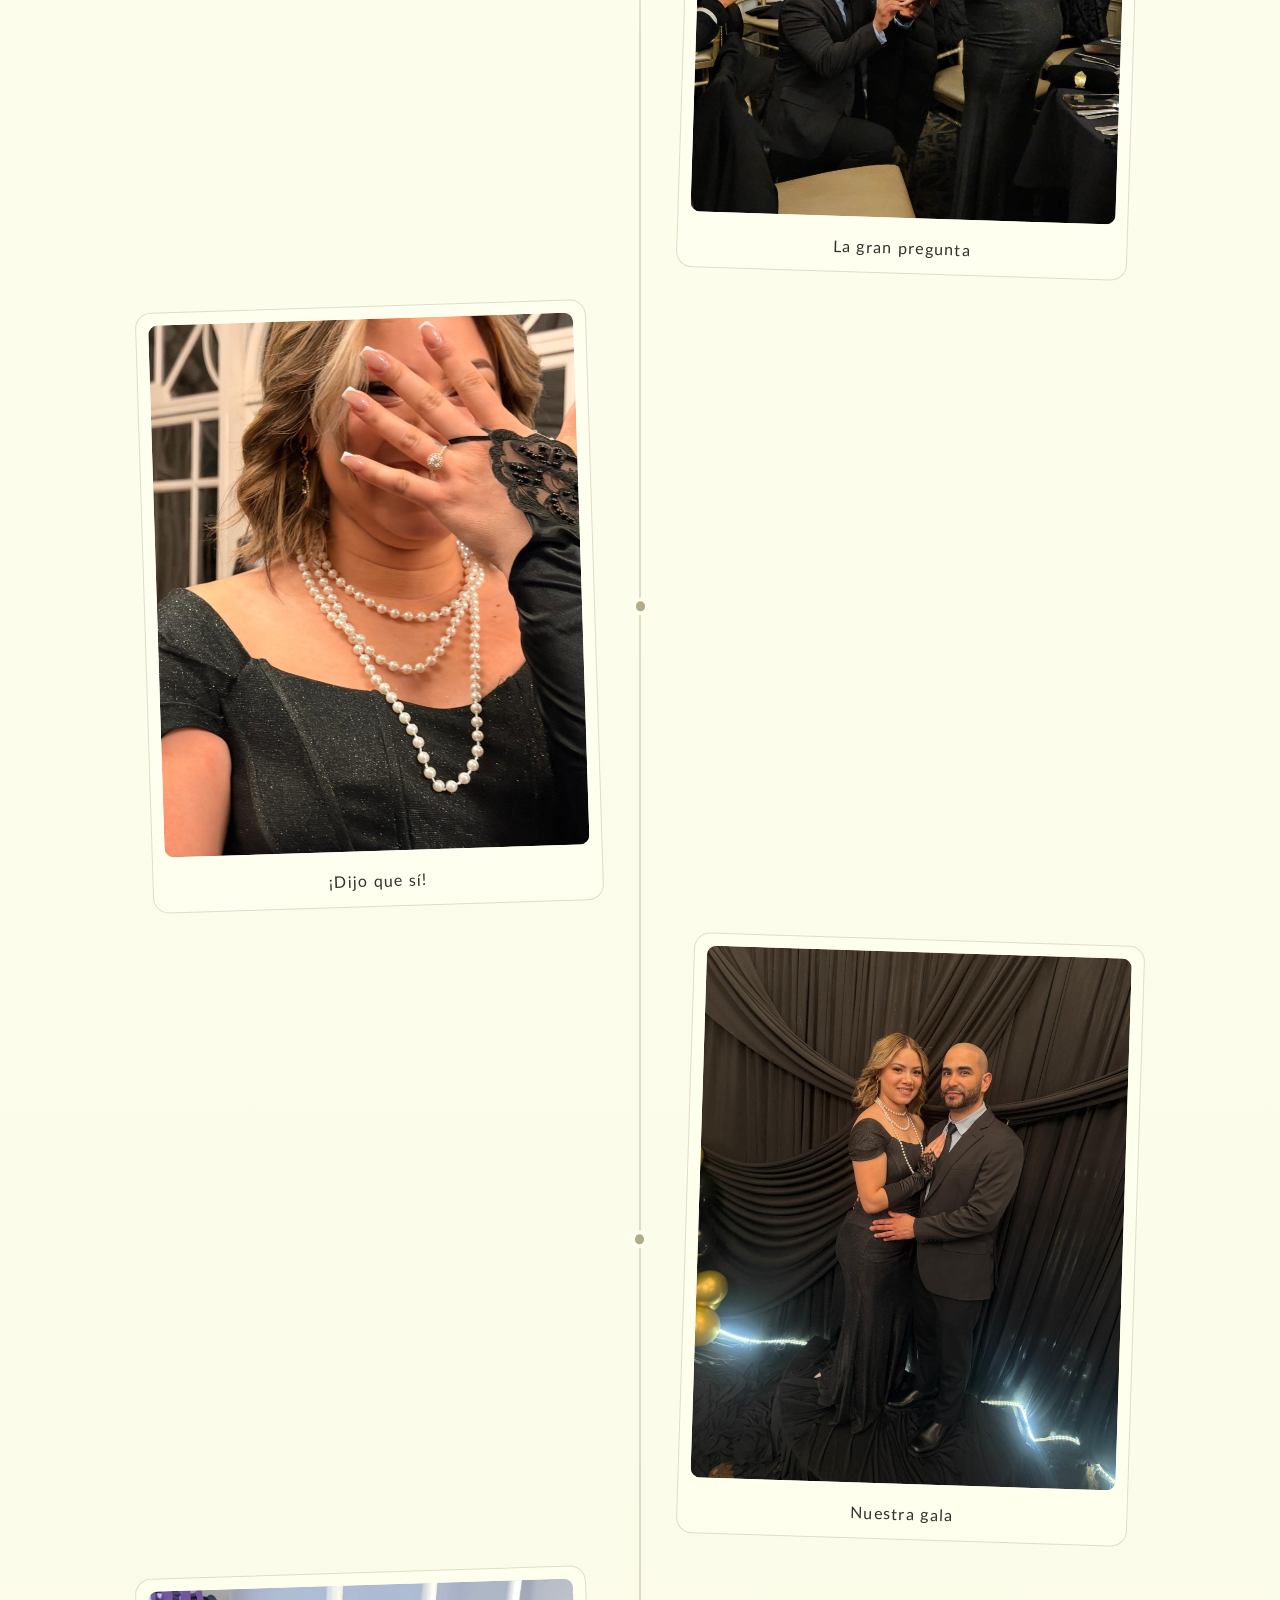
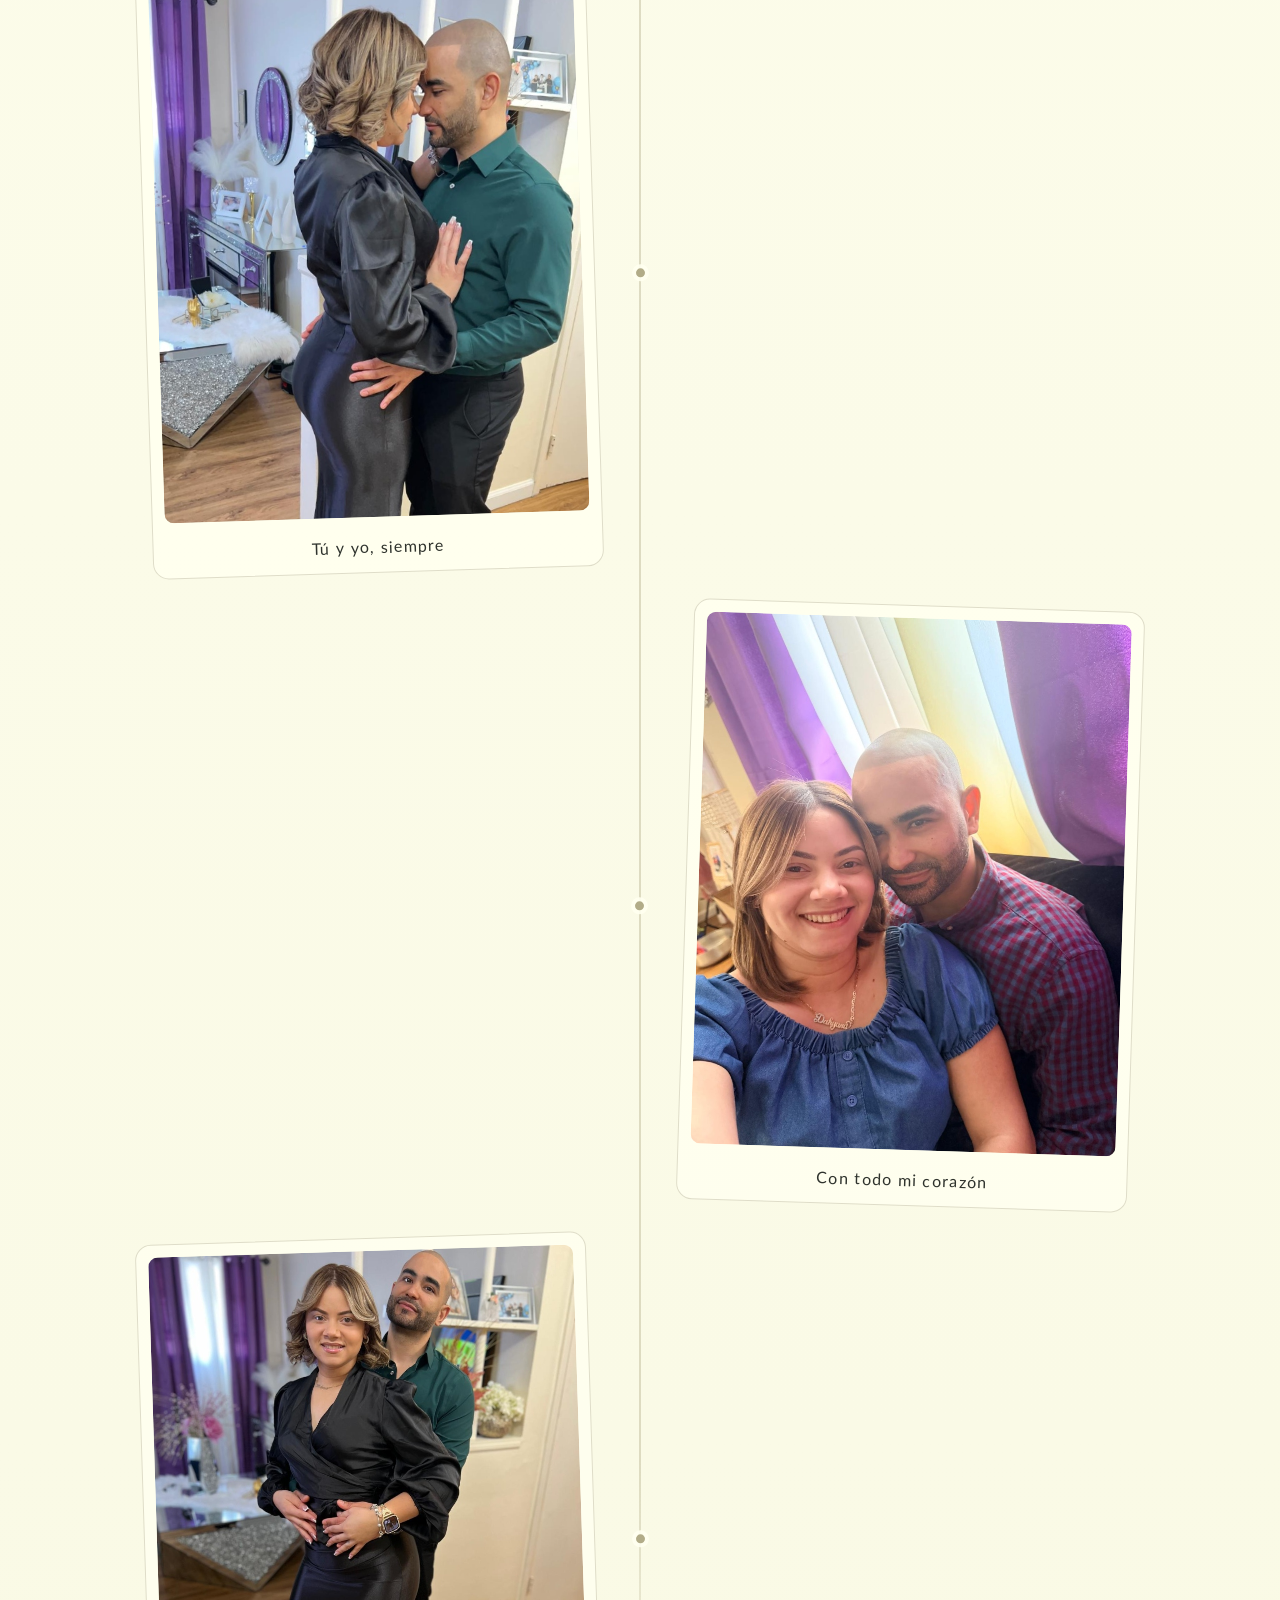
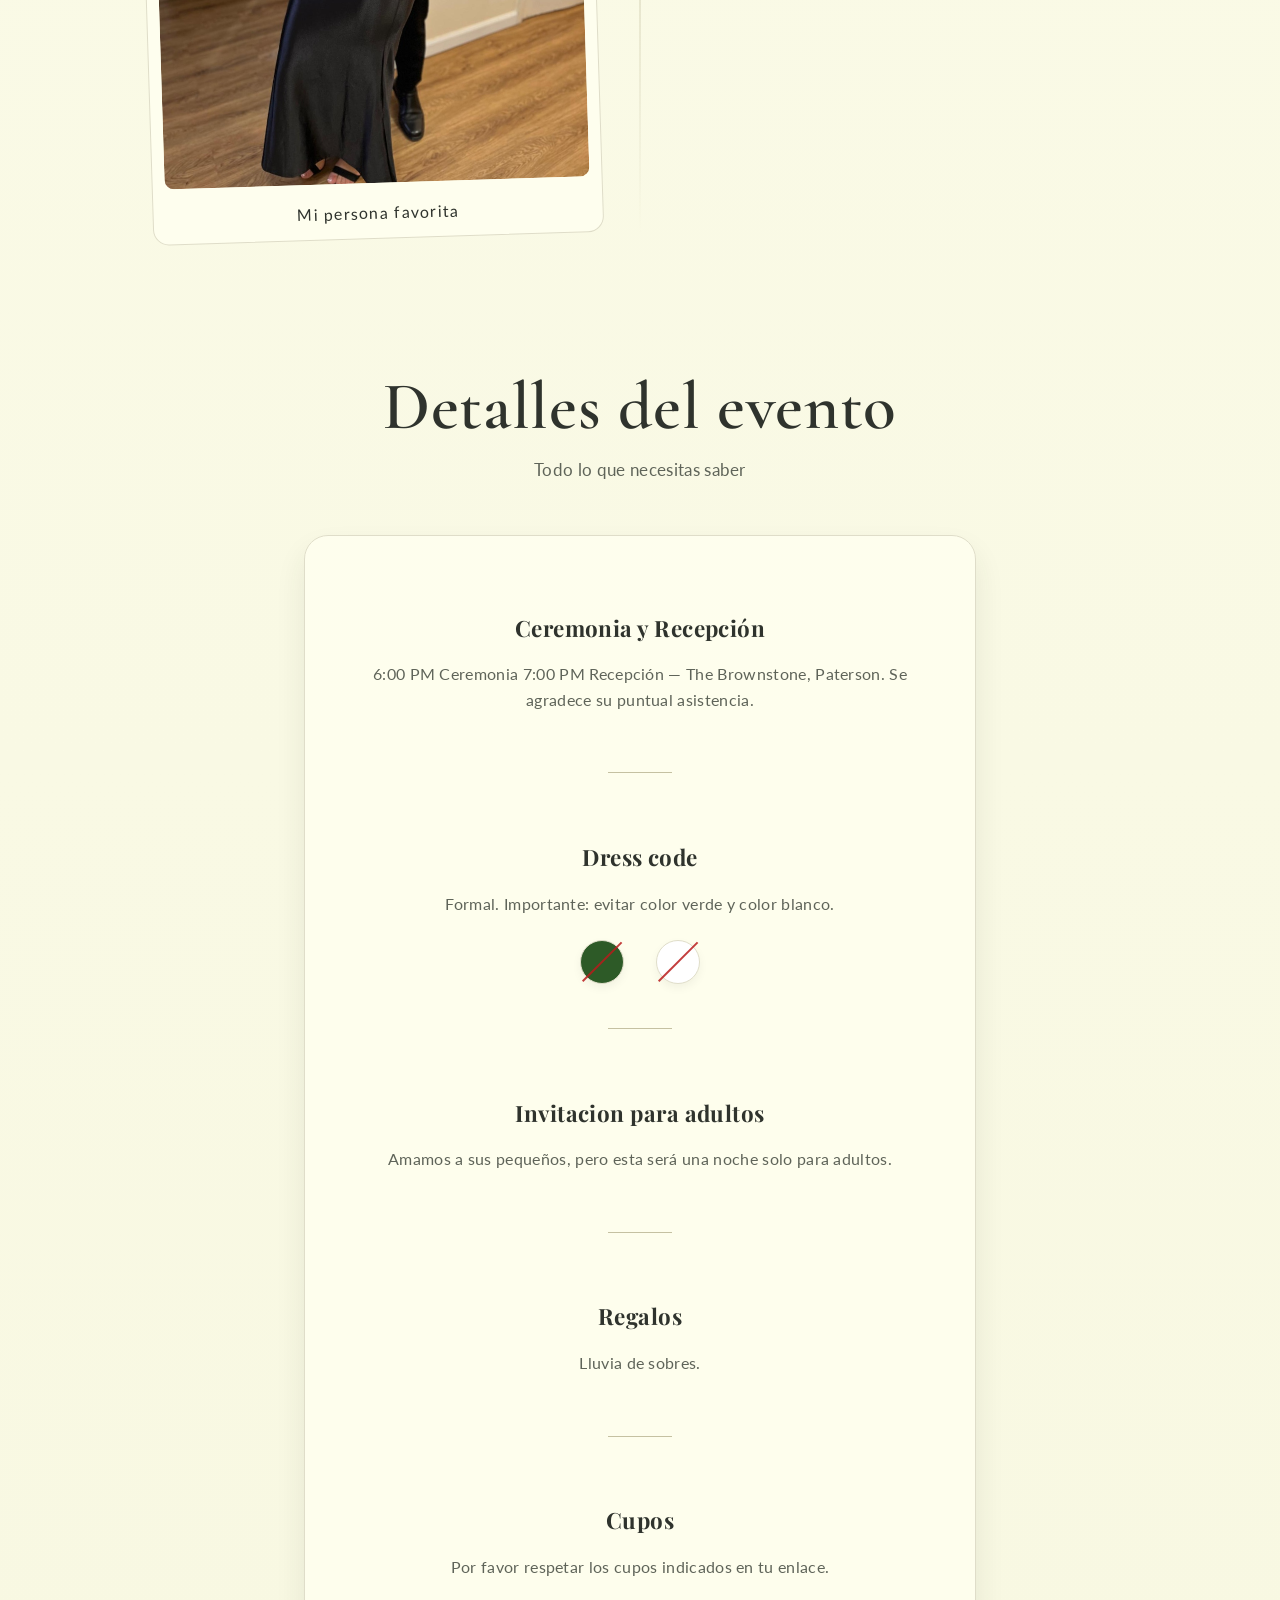
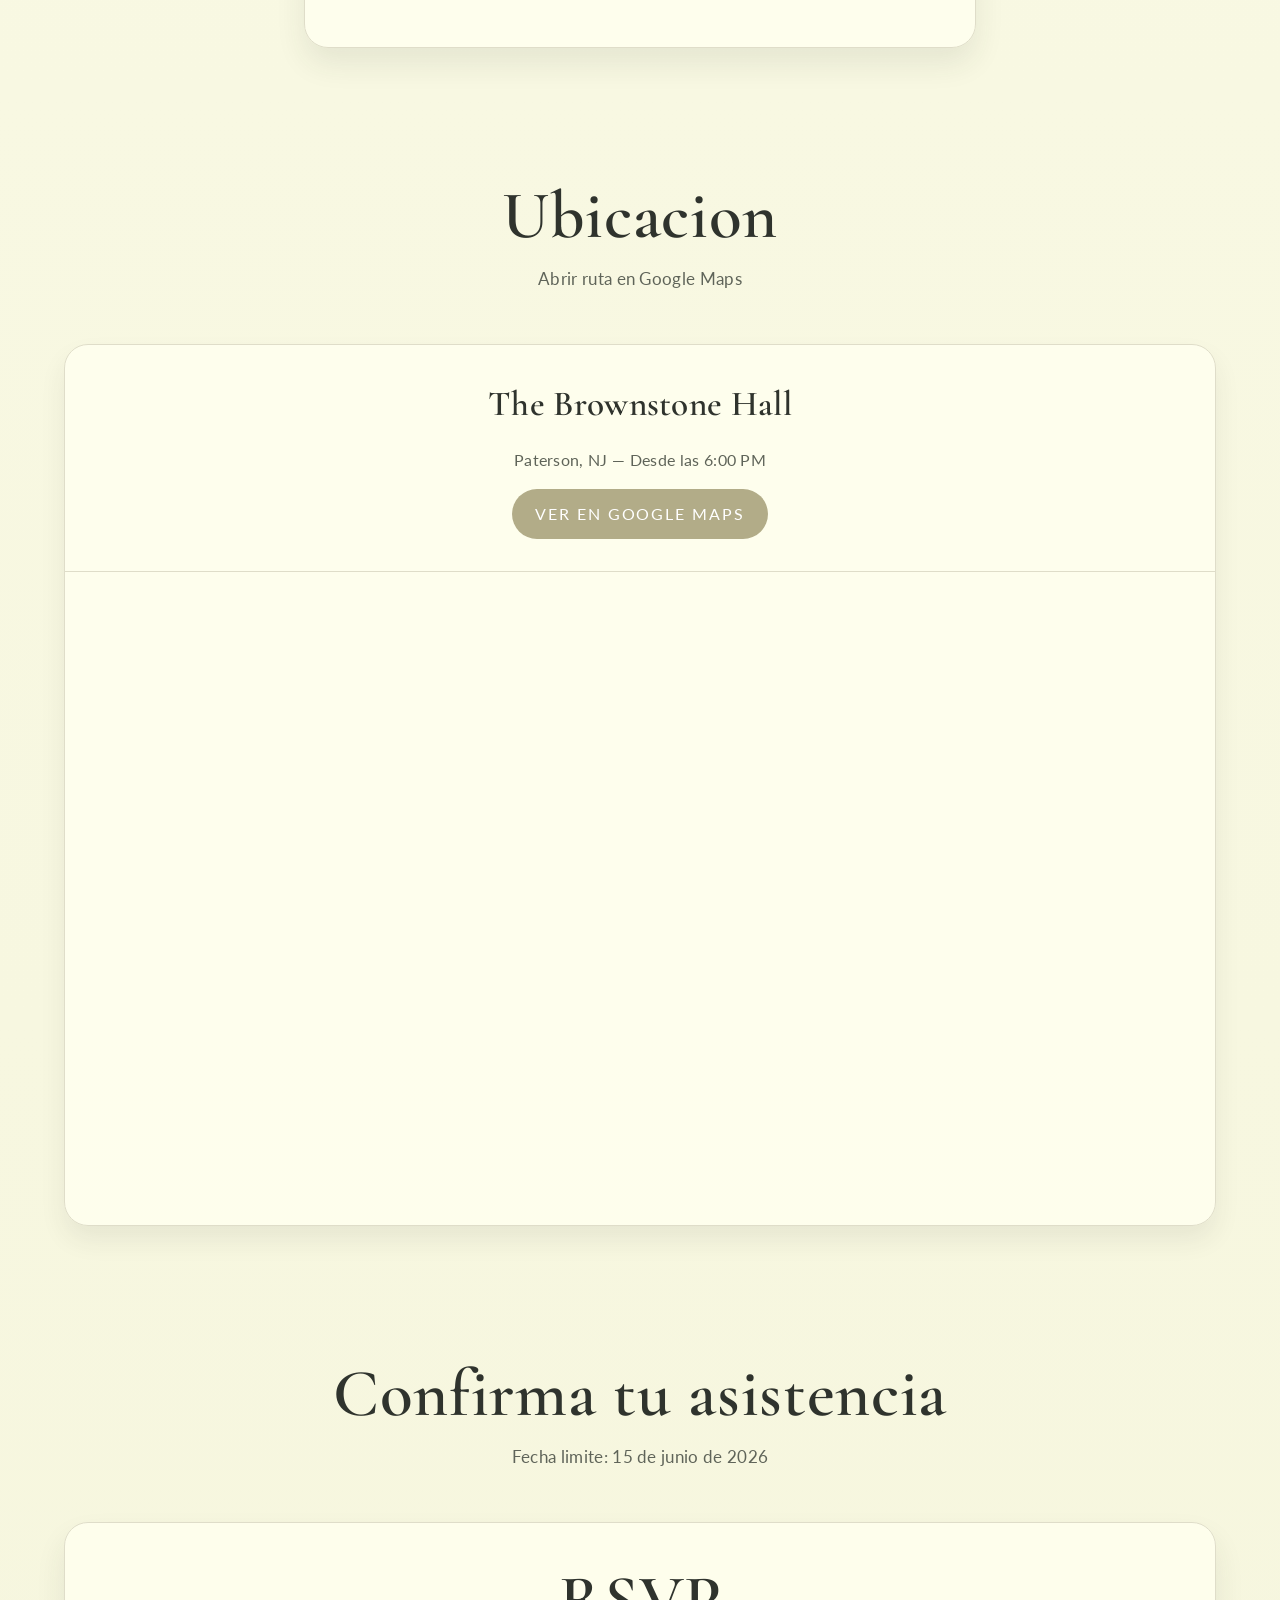
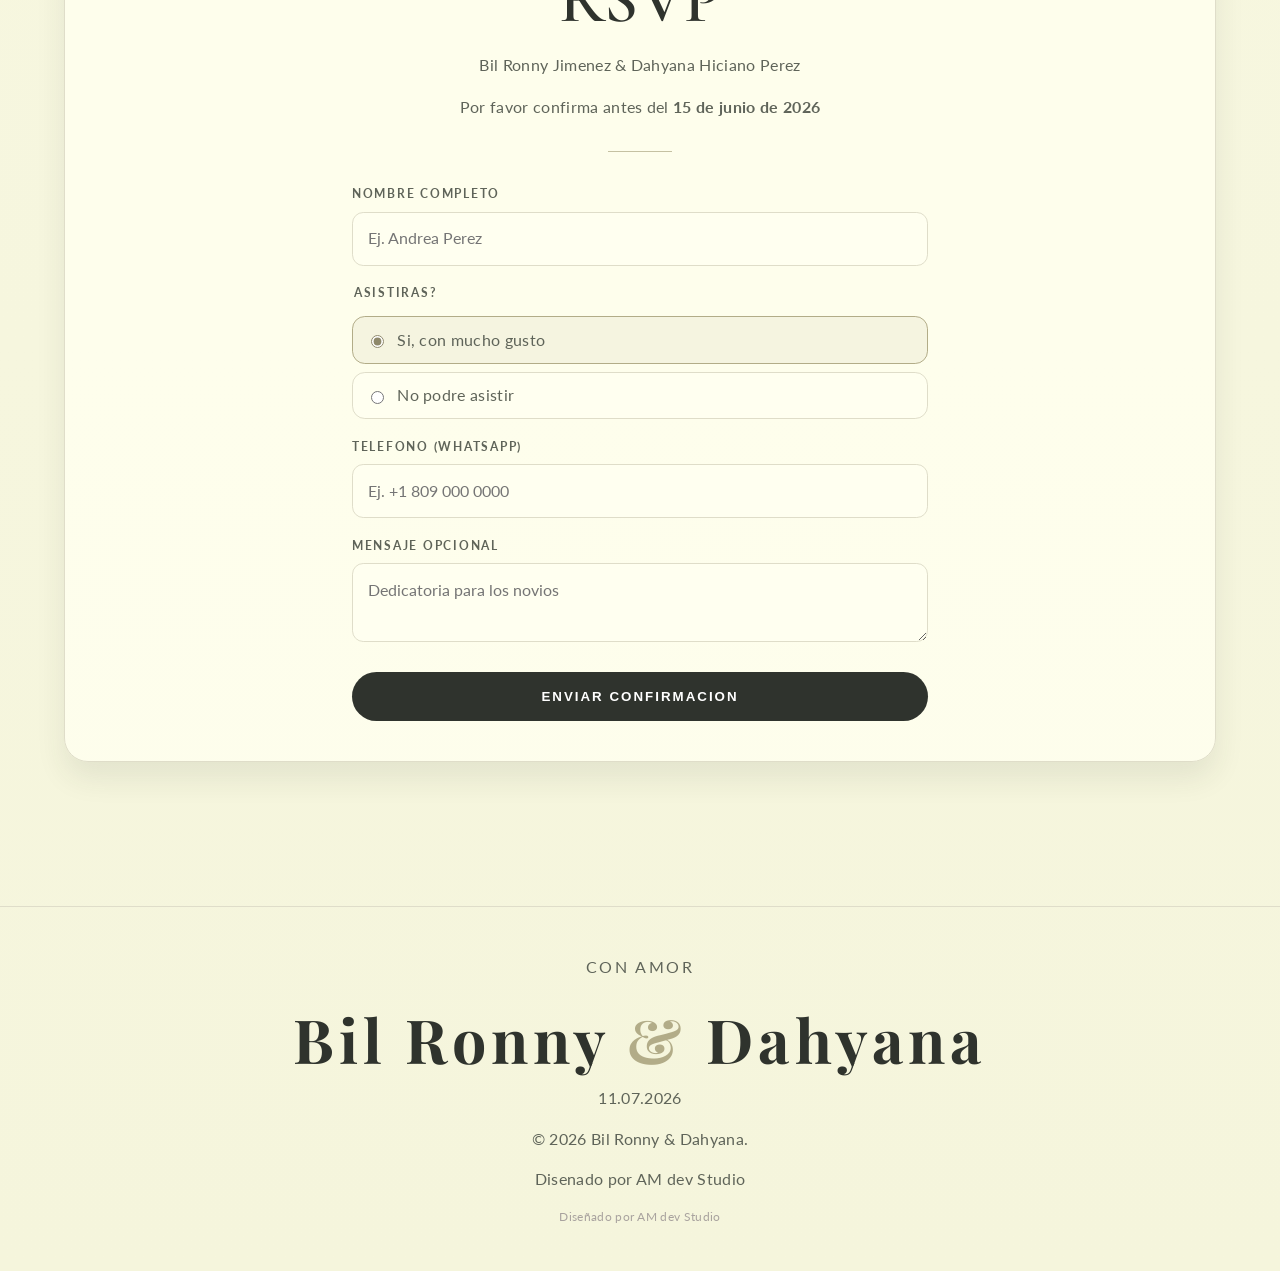
==== commit 7bf21bef: "feat: versión final de la invitación con rediseño informativo y resalte visual de dress code" ====
--- a/index.html
+++ b/index.html
@@ -200,87 +200,50 @@
 
             <!-- FAQ (Acordeón de Detalles) -->
             <!-- FAQ (Acordeón de Detalles) -->
-            <div class="faq" role="list" aria-label="Preguntas frecuentes y detalles">
-                <!-- 1. Ceremonia y Recepción -->
-                <div class="faq__item" role="listitem">
-                    <button class="faq__question" aria-expanded="false" onclick="toggleFAQ(this)">
-                        <span data-i18n="faq_q1">¿Cuándo y dónde será el evento?</span>
-                        <svg class="faq__icon" width="20" height="20" viewBox="0 0 24 24" fill="none" stroke="currentColor" stroke-width="2">
-                            <path d="M6 9l6 6 6-6"/>
-                        </svg>
-                    </button>
-                    <div class="faq__answer">
-                        <div class="faq__answer-content">
-                            <p><strong data-i18n="timeline_church">Ceremonia y Recepción</strong></p>
-                            <p data-i18n="timeline_church_desc">6:00 PM — The Brownstone, Paterson. Se agradece su puntual asistencia.</p>
+            <div class="info-card-container rsvp__card">
+                <div class="info-list">
+                    <!-- 1. Ceremonia y Recepción -->
+                    <div class="info-item">
+                        <h3 class="info-item__title" data-i18n="timeline_church">Ceremonia y Recepción</h3>
+                        <p class="info-item__text" data-i18n="timeline_church_desc">6:00 PM Ceremonia 7:00 PM Recepción — The Brownstone, Paterson. Se agradece su puntual asistencia.</p>
+                    </div>
+
+                    <div class="rsvp__card-divider"></div>
+
+                    <!-- 2. Dress Code -->
+                    <div class="info-item">
+                        <h3 class="info-item__title" data-i18n="dress_title">Código de Vestimenta</h3>
+                        <p class="info-item__text" data-i18n="dress_desc">Formal / No usar colores verdes o blancos.</p>
+                        <div class="dress-code-visual">
+                            <div class="color-prohibited green" title="No Verde"></div>
+                            <div class="color-prohibited white" title="No Blanco"></div>
                         </div>
                     </div>
-                </div>
-
-                <!-- 2. Dress Code -->
-                <div class="faq__item" role="listitem">
-                    <button class="faq__question" aria-expanded="false" onclick="toggleFAQ(this)">
-                        <span data-i18n="faq_q2">¿Cuál es el código de vestimenta?</span>
-                        <svg class="faq__icon" width="20" height="20" viewBox="0 0 24 24" fill="none" stroke="currentColor" stroke-width="2">
-                            <path d="M6 9l6 6 6-6"/>
-                        </svg>
-                    </button>
-                    <div class="faq__answer">
-                        <div class="faq__answer-content">
-                            <p><strong data-i18n="dress_title">Código de Vestimenta</strong></p>
-                            <p data-i18n="dress_desc">Formal / No usar colores verdes o blancos.</p>
-                        </div>
-                    </div>
-                </div>
-
-                <!-- 3. Niños -->
-                <div class="faq__item" role="listitem">
-                    <button class="faq__question" aria-expanded="false" onclick="toggleFAQ(this)">
-                        <span data-i18n="faq_q3">¿Se permiten niños?</span>
-                        <svg class="faq__icon" width="20" height="20" viewBox="0 0 24 24" fill="none" stroke="currentColor" stroke-width="2">
-                            <path d="M6 9l6 6 6-6"/>
-                        </svg>
-                    </button>
-                    <div class="faq__answer">
-                        <div class="faq__answer-content">
-                            <p><strong data-i18n="no_kids_title">No Niños</strong></p>
-                            <p data-i18n="no_kids_desc">Celebración sólo para adultos.</p>
-                        </div>
-                    </div>
-                </div>
-
-                <!-- 4. Regalos -->
-                <div class="faq__item" role="listitem">
-                    <button class="faq__question" aria-expanded="false" onclick="toggleFAQ(this)">
-                        <span data-i18n="faq_q4">¿Tienen mesa de regalos?</span>
-                        <svg class="faq__icon" width="20" height="20" viewBox="0 0 24 24" fill="none" stroke="currentColor" stroke-width="2">
-                            <path d="M6 9l6 6 6-6"/>
-                        </svg>
-                    </button>
-                    <div class="faq__answer">
-                        <div class="faq__answer-content">
-                            <p><strong data-i18n="gifts_title">Regalos</strong></p>
-                            <p data-i18n="gifts_desc">Lluvia de sobres.</p>
-                        </div>
-                    </div>
-                </div>
-
-                <!-- 5. Cupos -->
-                <div class="faq__item" role="listitem">
-                    <button class="faq__question" aria-expanded="false" onclick="toggleFAQ(this)">
-                        <span data-i18n="faq_q5">¿Cuántos cupos tengo asignados?</span>
-                        <svg class="faq__icon" width="20" height="20" viewBox="0 0 24 24" fill="none" stroke="currentColor" stroke-width="2">
-                            <path d="M6 9l6 6 6-6"/>
-                        </svg>
-                    </button>
-                    <div class="faq__answer">
-                        <div class="faq__answer-content">
-                            <p><strong data-i18n="seats_title">Cupos</strong></p>
-                            <p data-i18n="seats_desc">Agradecemos respetar los cupos asignados en su invitación.</p>
-                        </div>
-                    </div>
-                </div>
-
+
+                    <div class="rsvp__card-divider"></div>
+
+                    <!-- 3. Niños -->
+                    <div class="info-item">
+                        <h3 class="info-item__title" data-i18n="no_kids_title">No Niños</h3>
+                        <p class="info-item__text" data-i18n="no_kids_desc">Celebración sólo para adultos.</p>
+                    </div>
+
+                    <div class="rsvp__card-divider"></div>
+
+                    <!-- 4. Regalos -->
+                    <div class="info-item">
+                        <h3 class="info-item__title" data-i18n="gifts_title">Regalos</h3>
+                        <p class="info-item__text" data-i18n="gifts_desc">Lluvia de sobres.</p>
+                    </div>
+
+                    <div class="rsvp__card-divider"></div>
+
+                    <!-- 5. Cupos -->
+                    <div class="info-item">
+                        <h3 class="info-item__title" data-i18n="seats_title">Cupos</h3>
+                        <p class="info-item__text" data-i18n="seats_desc">Agradecemos respetar los cupos asignados en su invitación.</p>
+                    </div>
+                </div>
             </div>
         </div>
     </section>
--- a/style.css
+++ b/style.css
@@ -460,51 +460,65 @@
   letter-spacing: 0.08em;
 }
 
-.faq {
-  display: grid;
-  gap: var(--space-3);
-}
-
-.faq__item {
+.info-card-container {
+  max-width: 42rem;
+  margin: 0 auto;
+}
+
+.info-list {
+  display: flex;
+  flex-direction: column;
+  gap: 0;
+}
+
+.info-item {
+  padding: var(--space-2) 0;
+}
+
+.info-item__title {
+  font-family: var(--font-serif);
+  font-size: 1.4rem;
+  color: var(--color-ink);
+  margin-bottom: 0.5rem;
+  letter-spacing: 0.02em;
+}
+
+.info-item__text {
+  color: var(--color-muted);
+  font-size: 1rem;
+  line-height: 1.6;
+}
+
+.dress-code-visual {
+  display: flex;
+  justify-content: center;
+  gap: 2rem;
+  margin-top: 1.5rem;
+}
+
+.color-prohibited {
+  width: 44px;
+  height: 44px;
+  border-radius: 50%;
+  position: relative;
   border: 1px solid var(--color-line);
-  border-radius: var(--radius-md);
-  background: var(--color-card);
-  box-shadow: 0 8px 20px rgba(47, 51, 45, 0.05);
-}
-
-.faq__question {
-  width: 100%;
-  border: 0;
-  background: transparent;
-  padding: var(--space-4);
-  display: flex;
-  justify-content: space-between;
-  align-items: center;
-  font-family: var(--font-serif);
-  color: var(--color-ink);
-  font-size: 1.05rem;
-  letter-spacing: 0.02em;
-}
-
-.faq__icon {
-  transition: transform var(--transition);
-  flex-shrink: 0;
-}
-
-.faq__item.active .faq__icon {
-  transform: rotate(180deg);
-}
-
-.faq__answer {
-  max-height: 0;
-  overflow: hidden;
-  transition: max-height var(--transition);
-}
-
-.faq__answer-content {
-  padding: 0 var(--space-4) var(--space-4);
-  color: var(--color-muted);
-}
+  box-shadow: 0 4px 10px rgba(0,0,0,0.05);
+}
+
+.color-prohibited::after {
+  content: "";
+  position: absolute;
+  top: 50%;
+  left: 50%;
+  width: 130%;
+  height: 2px;
+  background: #b91c1c; /* Un rojo elegante */
+  transform: translate(-50%, -50%) rotate(-45deg);
+  opacity: 0.85;
+}
+
+.color-prohibited.green { background: #2d5a27; }
+.color-prohibited.white { background: #ffffff; }
 
 .location-card {
   border: 1px solid var(--color-line);
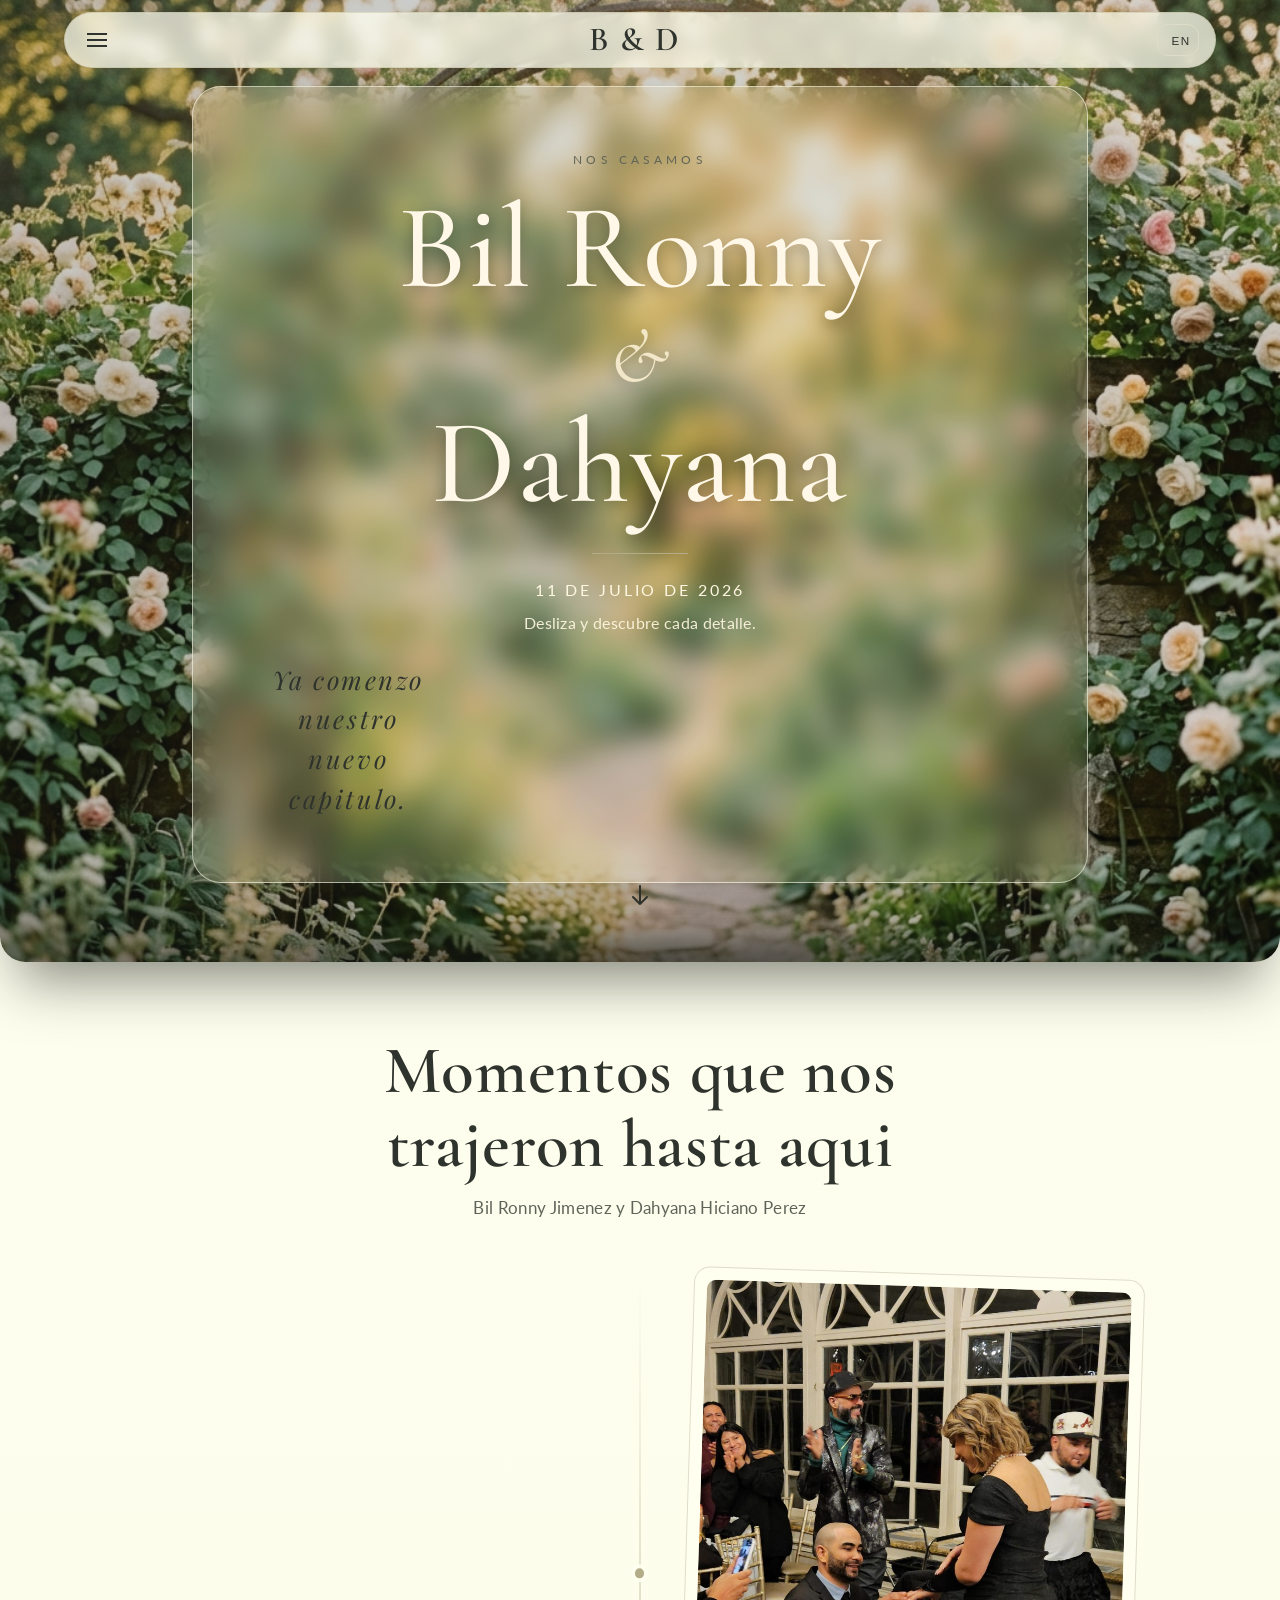
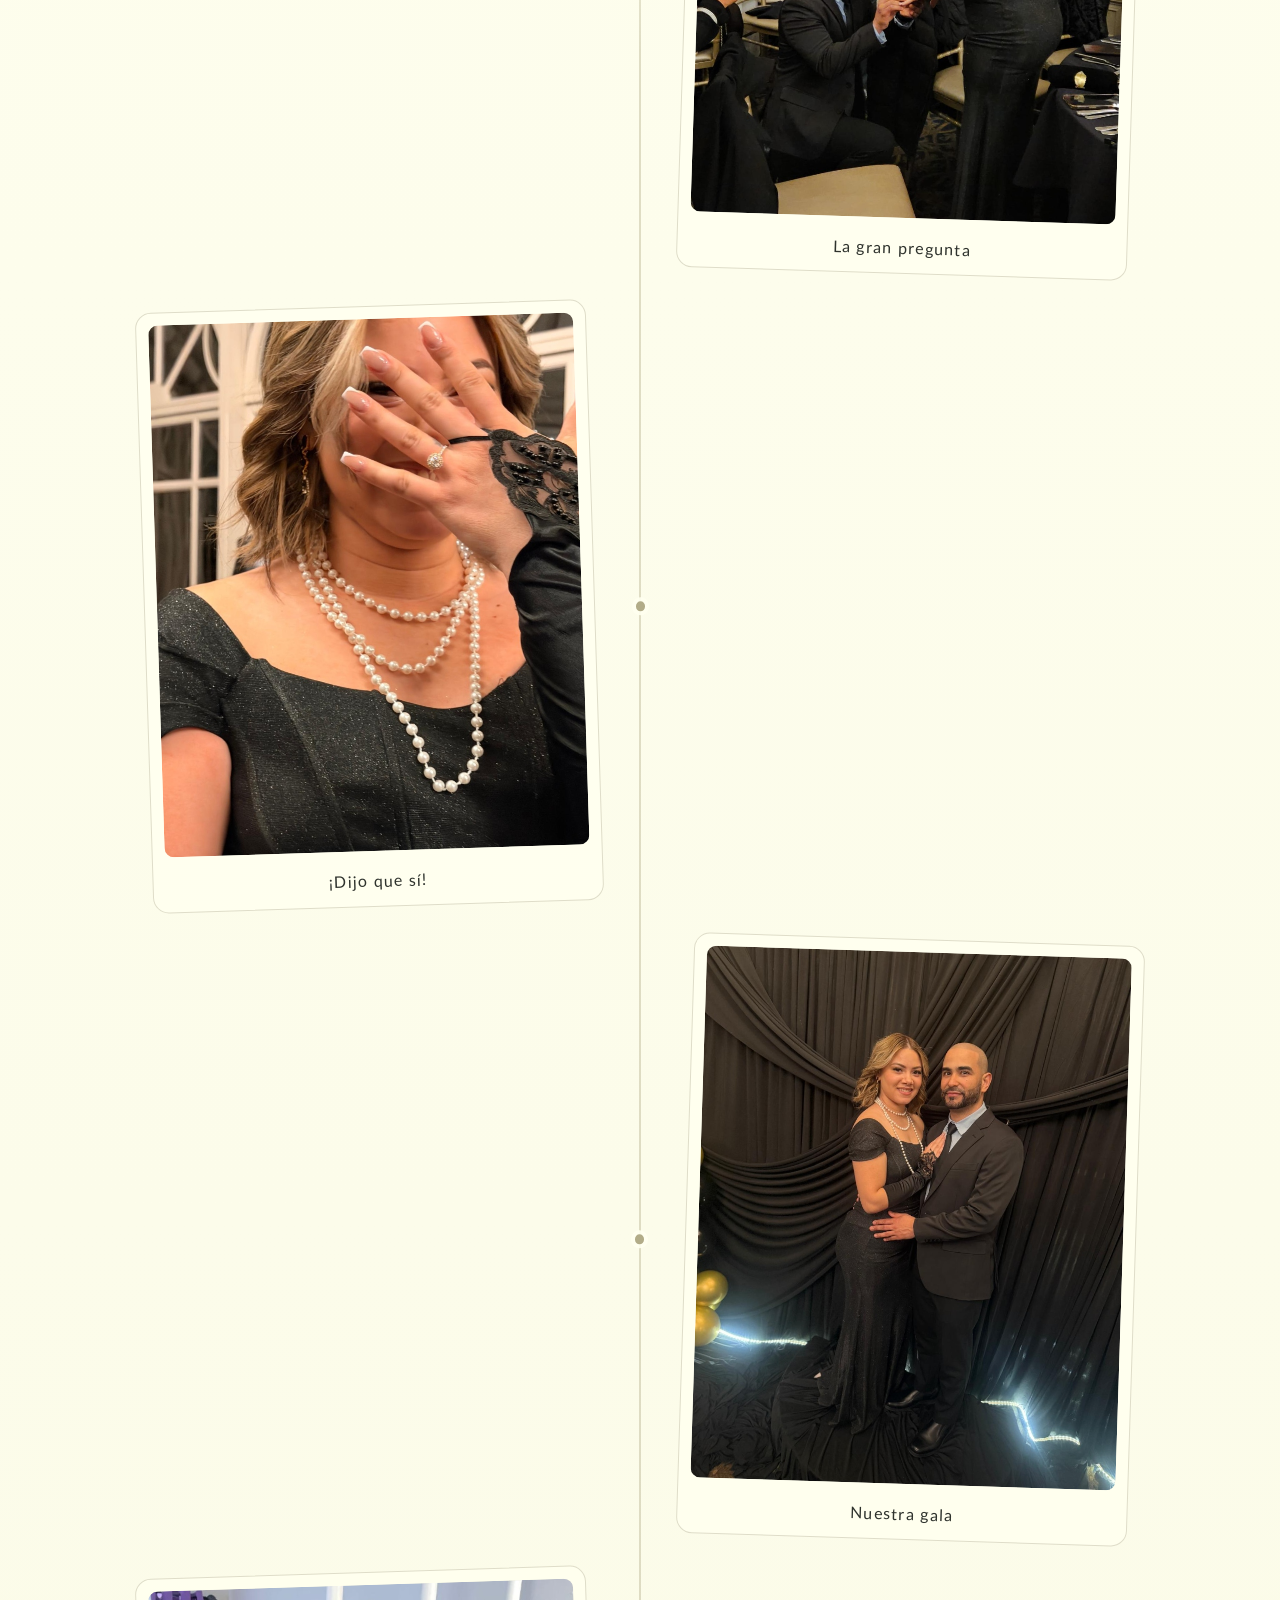
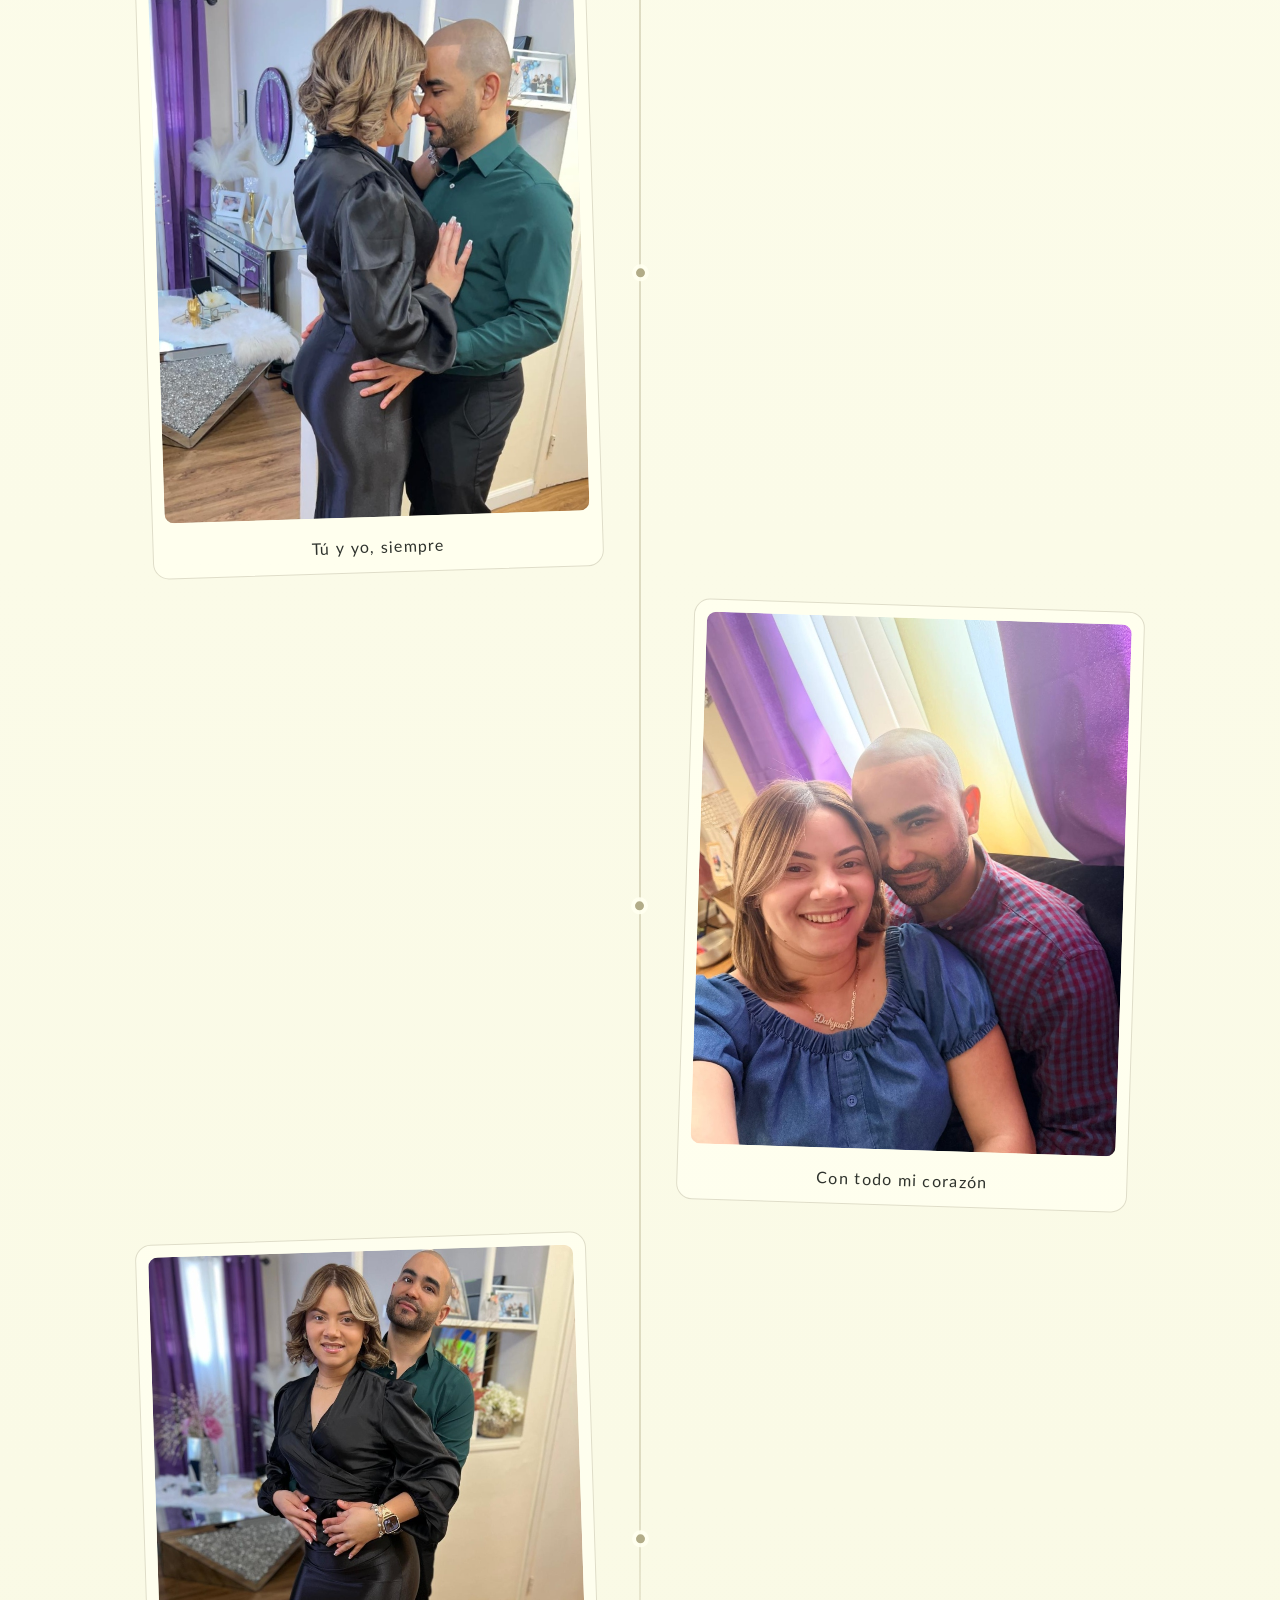
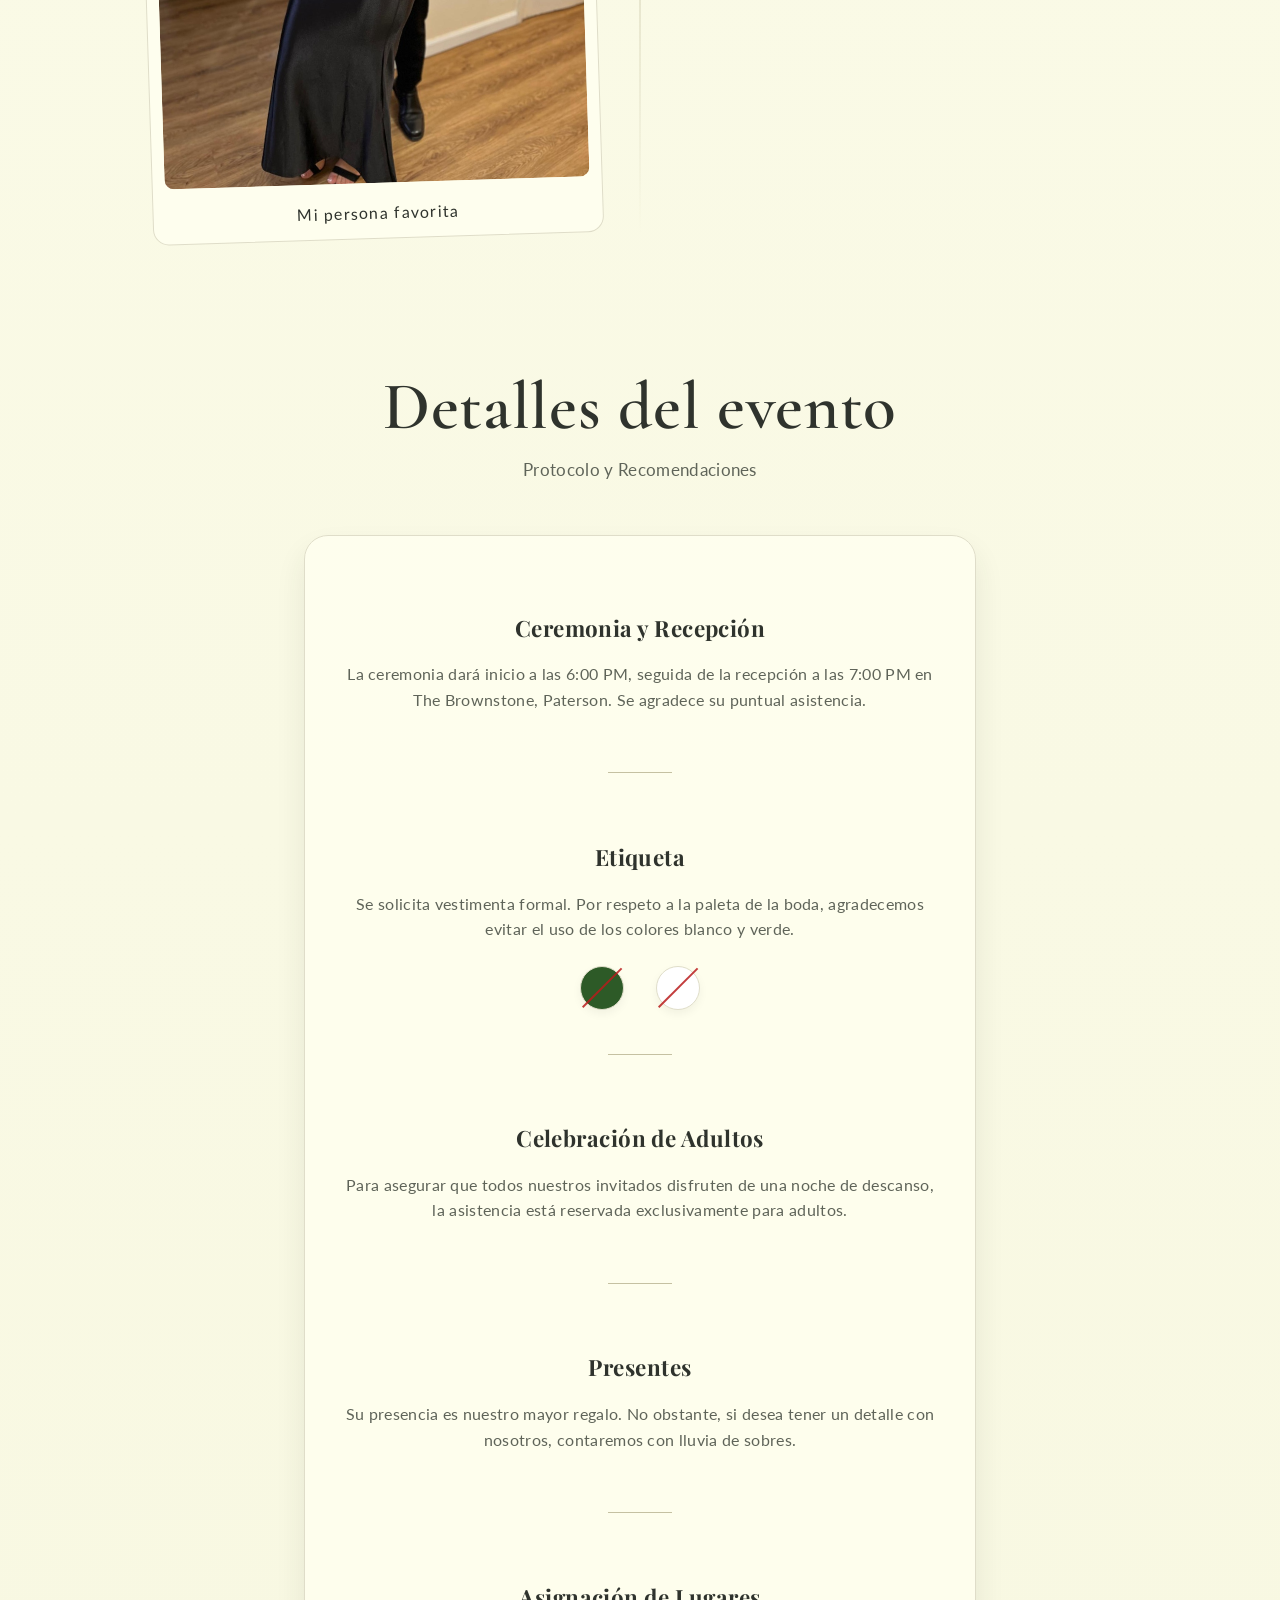
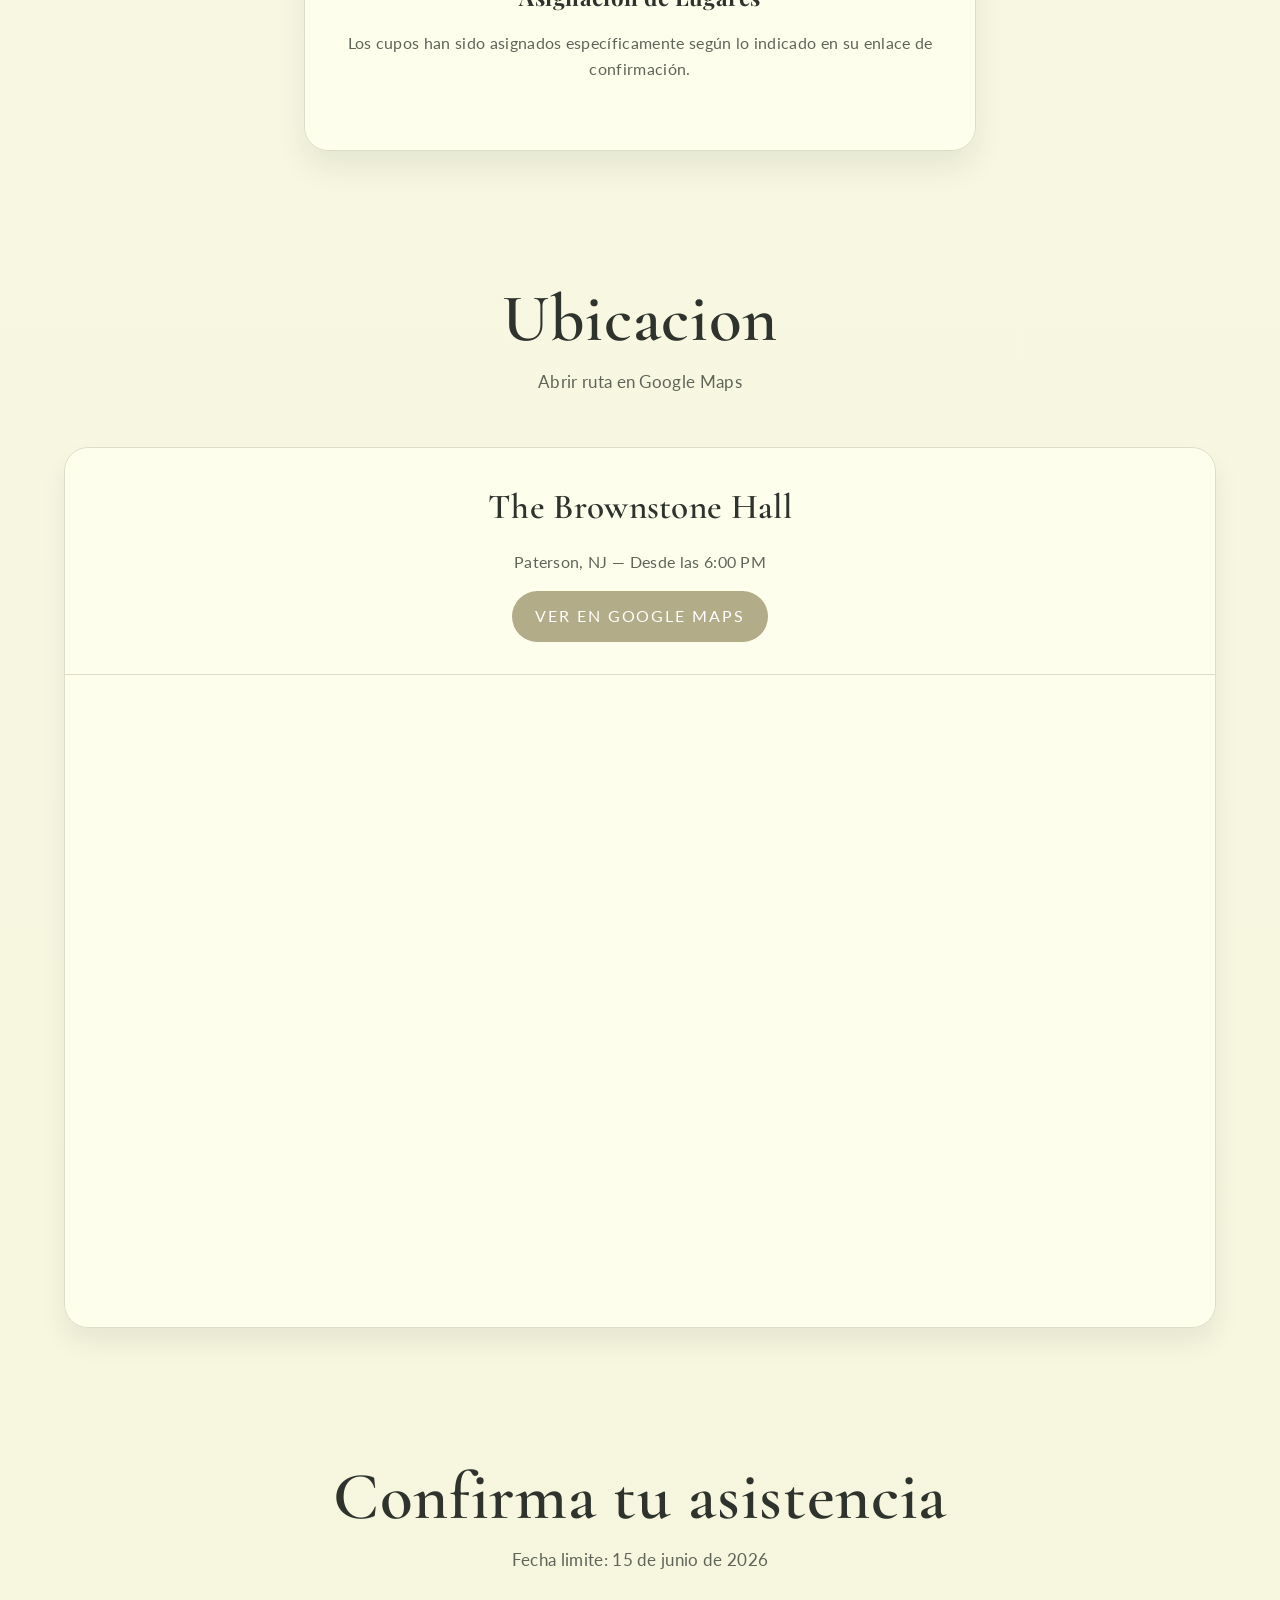
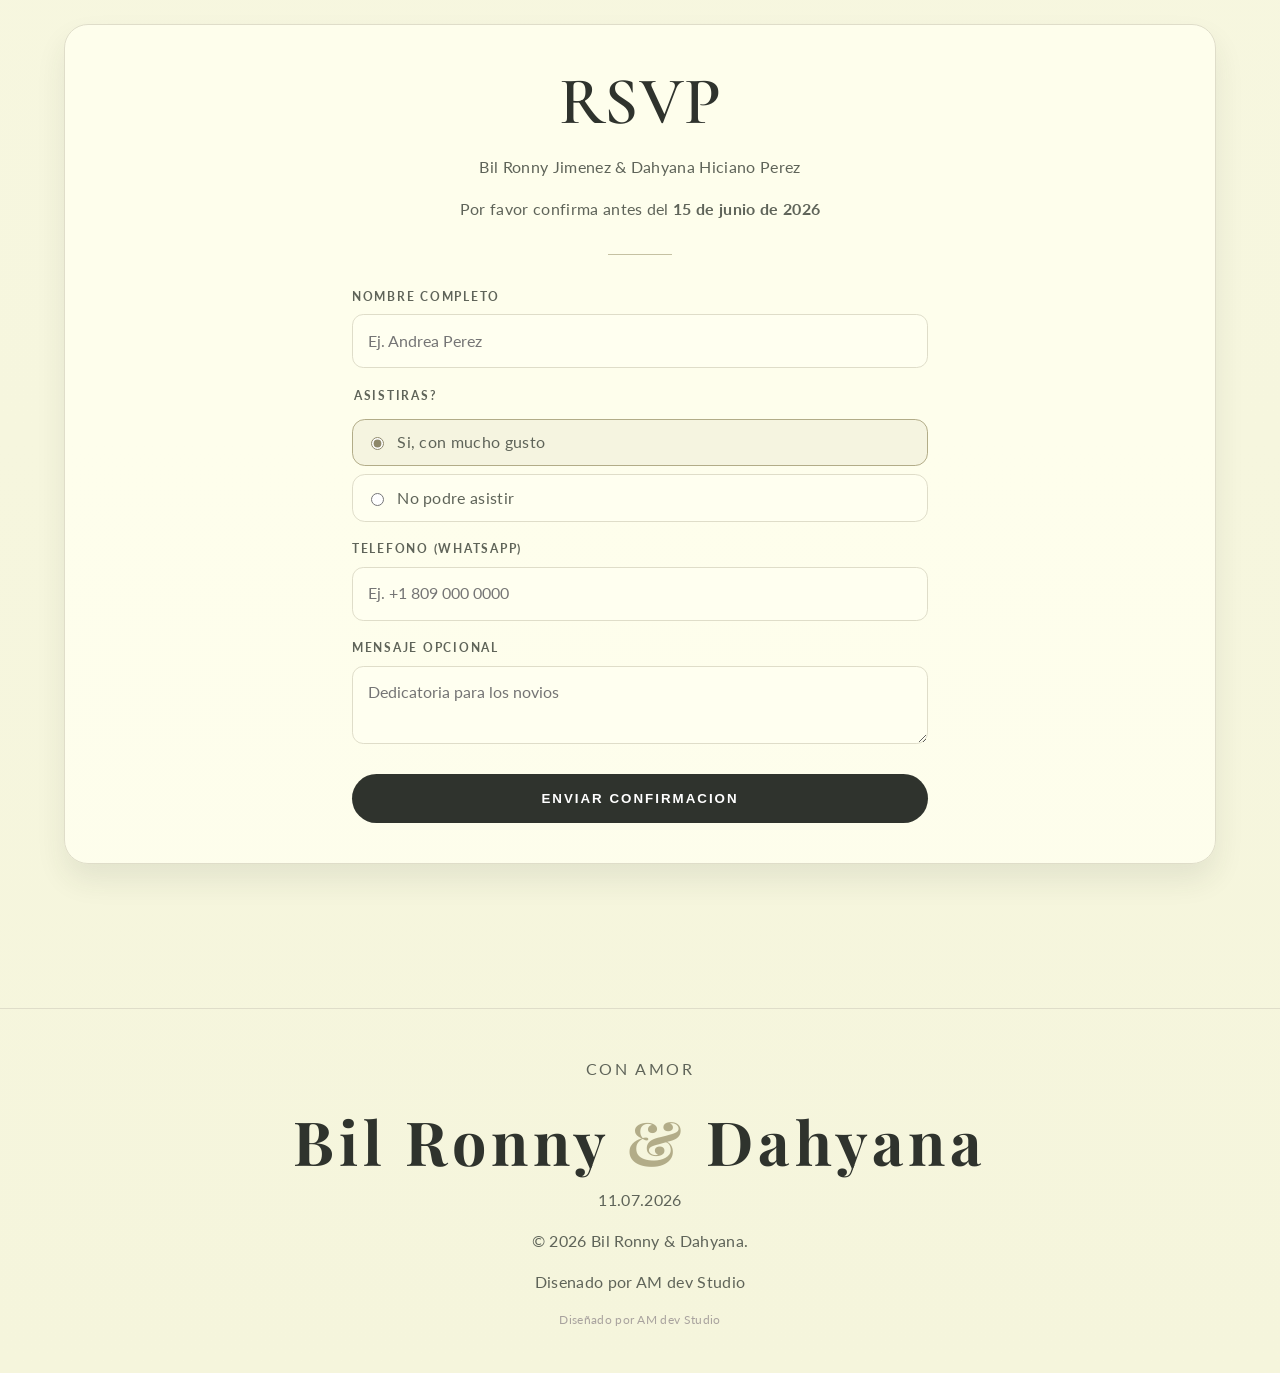
==== commit ce348972: "Fix invalid Google Maps link" ====
--- a/index.html
+++ b/index.html
@@ -261,7 +261,7 @@
                 <div class="location-card__header">
                     <h3 class="location-card__title">The Brownstone Hall</h3>
                     <p class="location-card__address">Paterson, NJ — Desde las 6:00 PM</p>
-                    <a href="https://maps.app.goo.gl/search/The+Brownstone,+Paterson" target="_blank"
+                    <a href="https://www.google.com/maps/search/?api=1&query=The+Brownstone+Paterson+NJ" target="_blank"
                         rel="noopener" class="btn btn--dark location-card__btn">
                         <span data-i18n="loc_btn">Abrir en Google Maps</span>
                     </a>
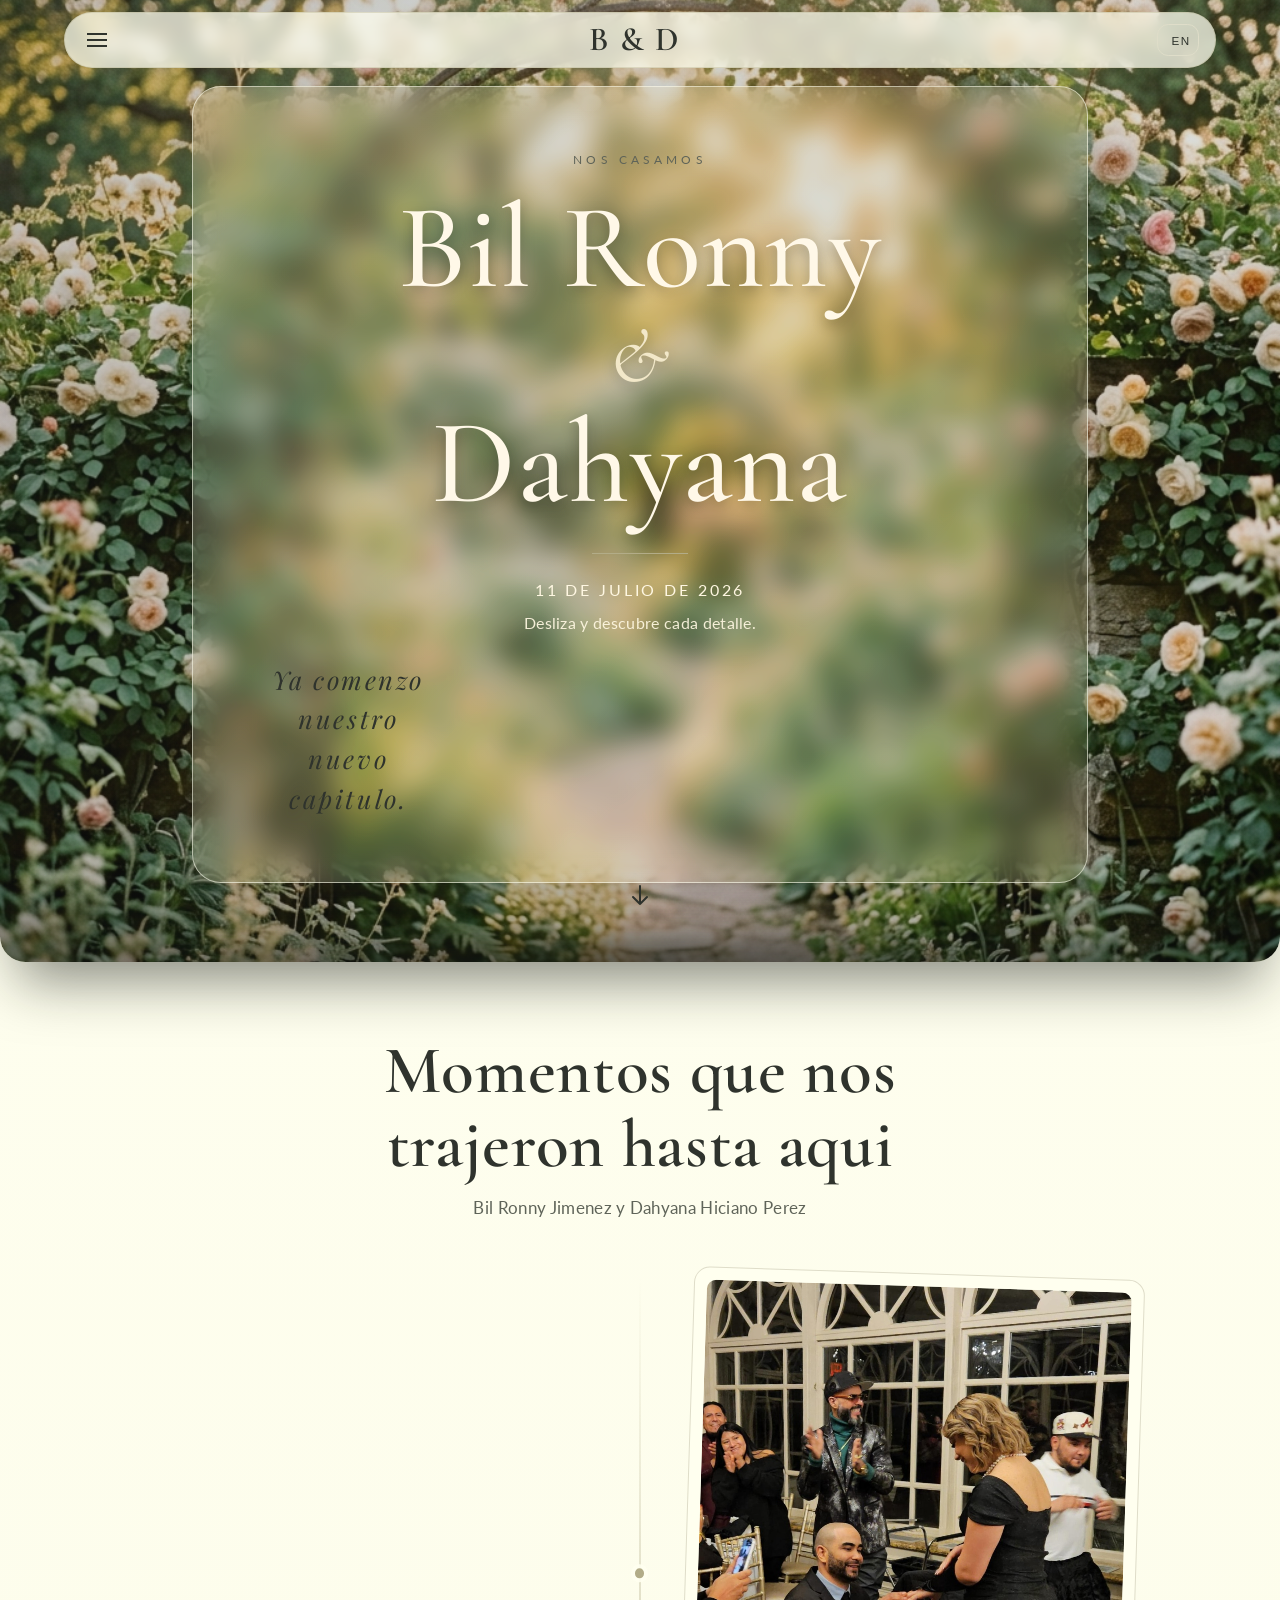
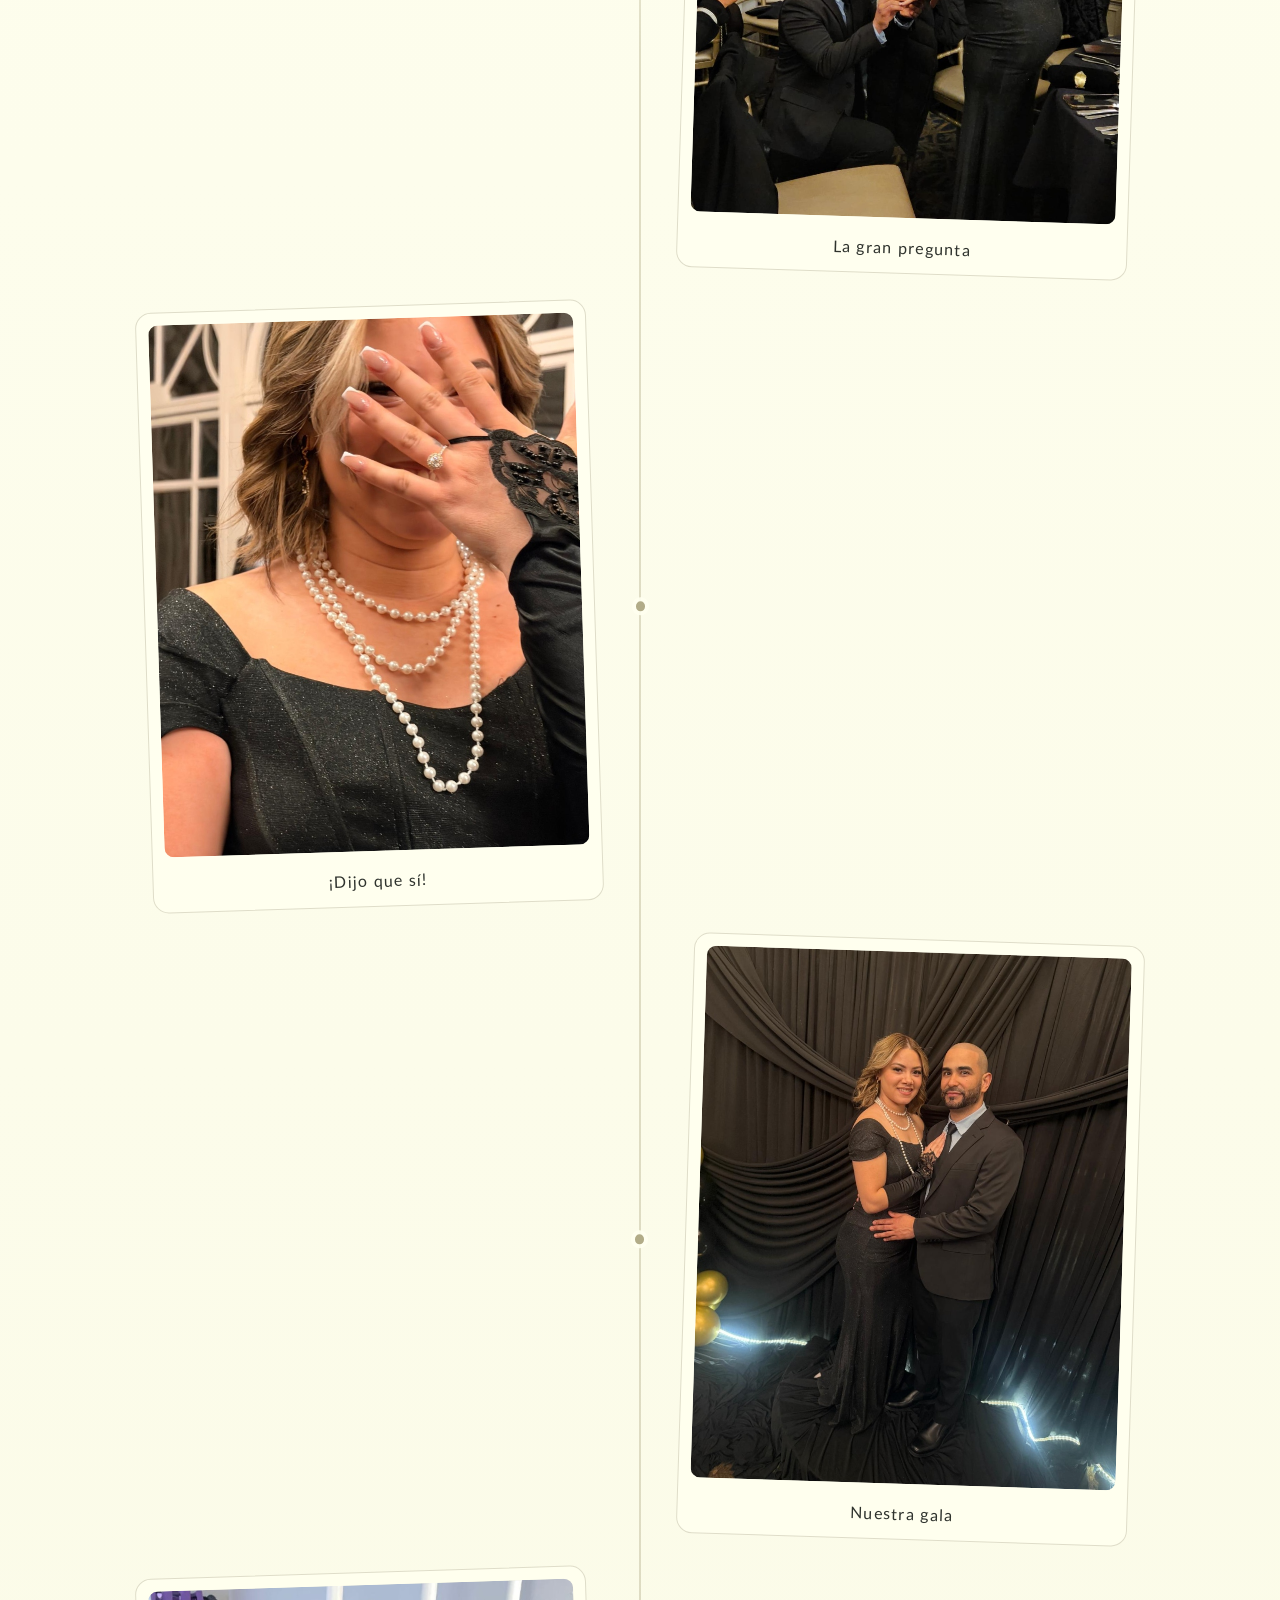
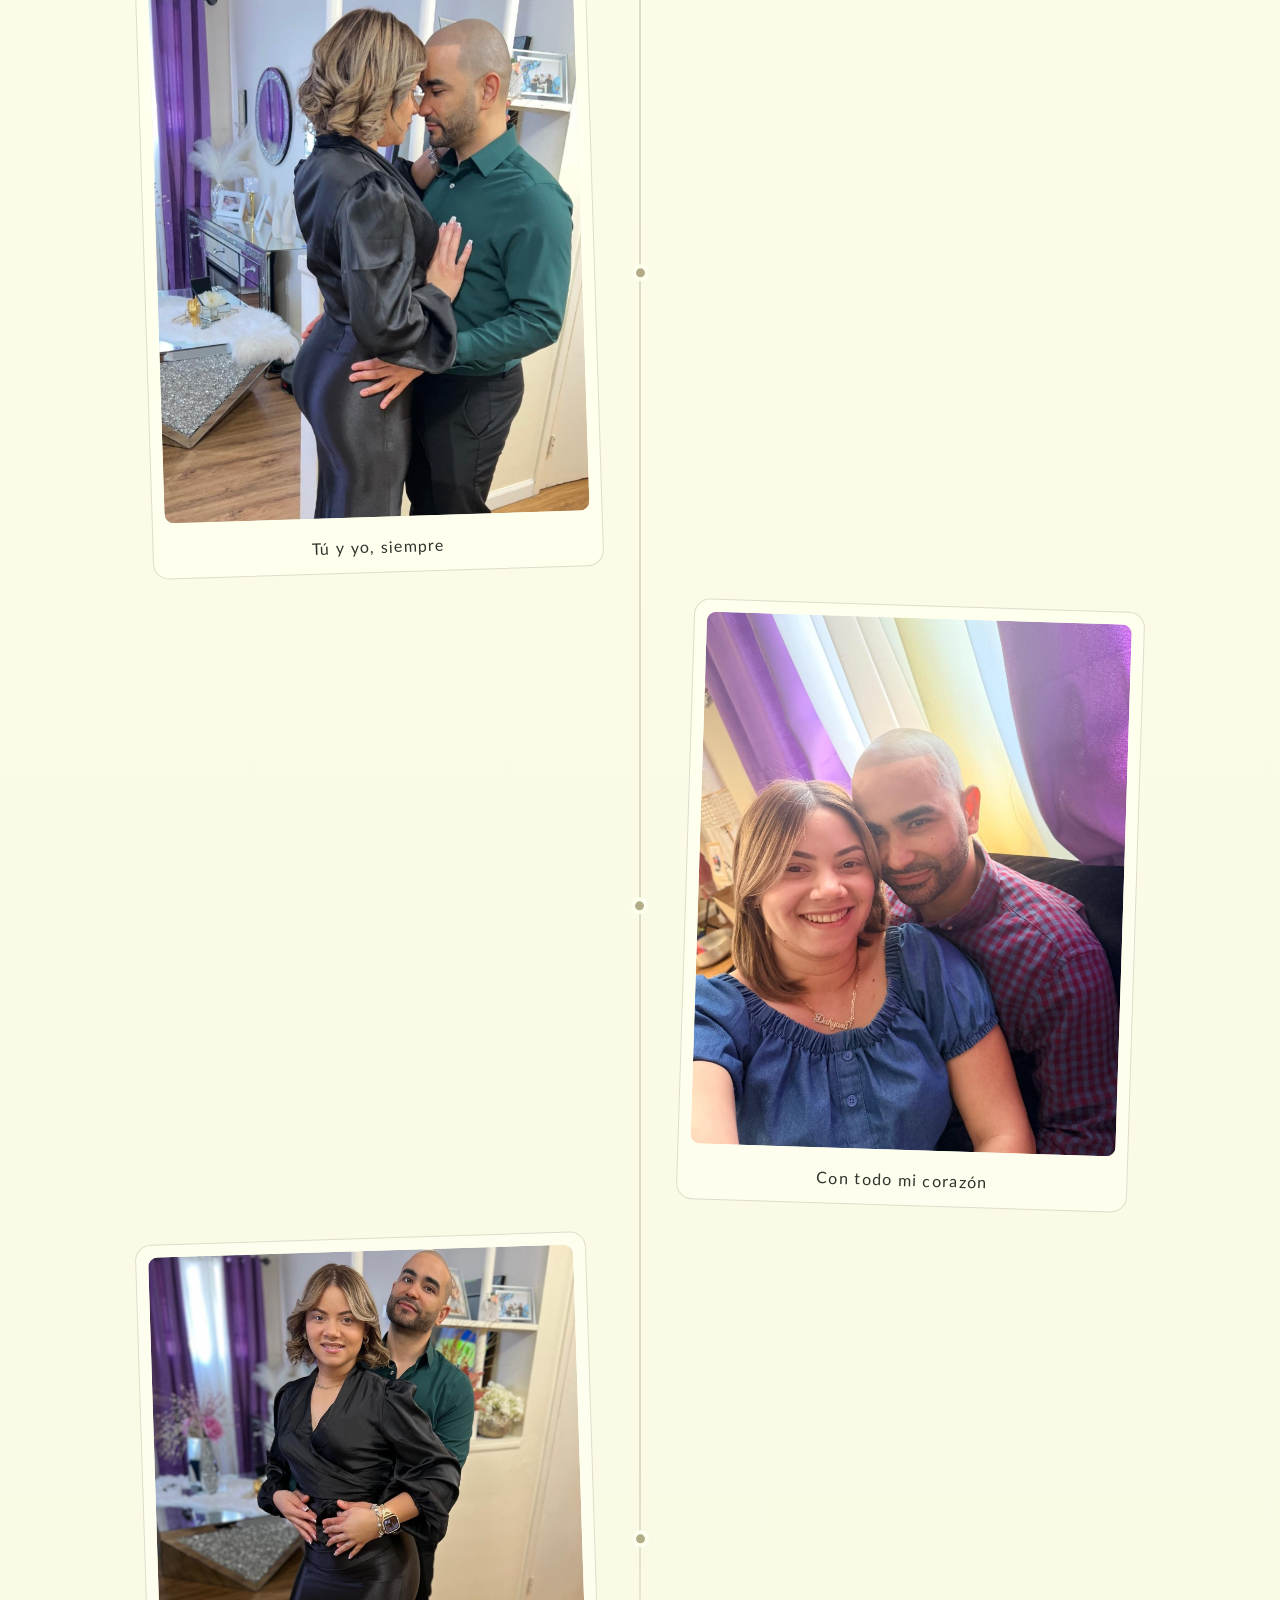
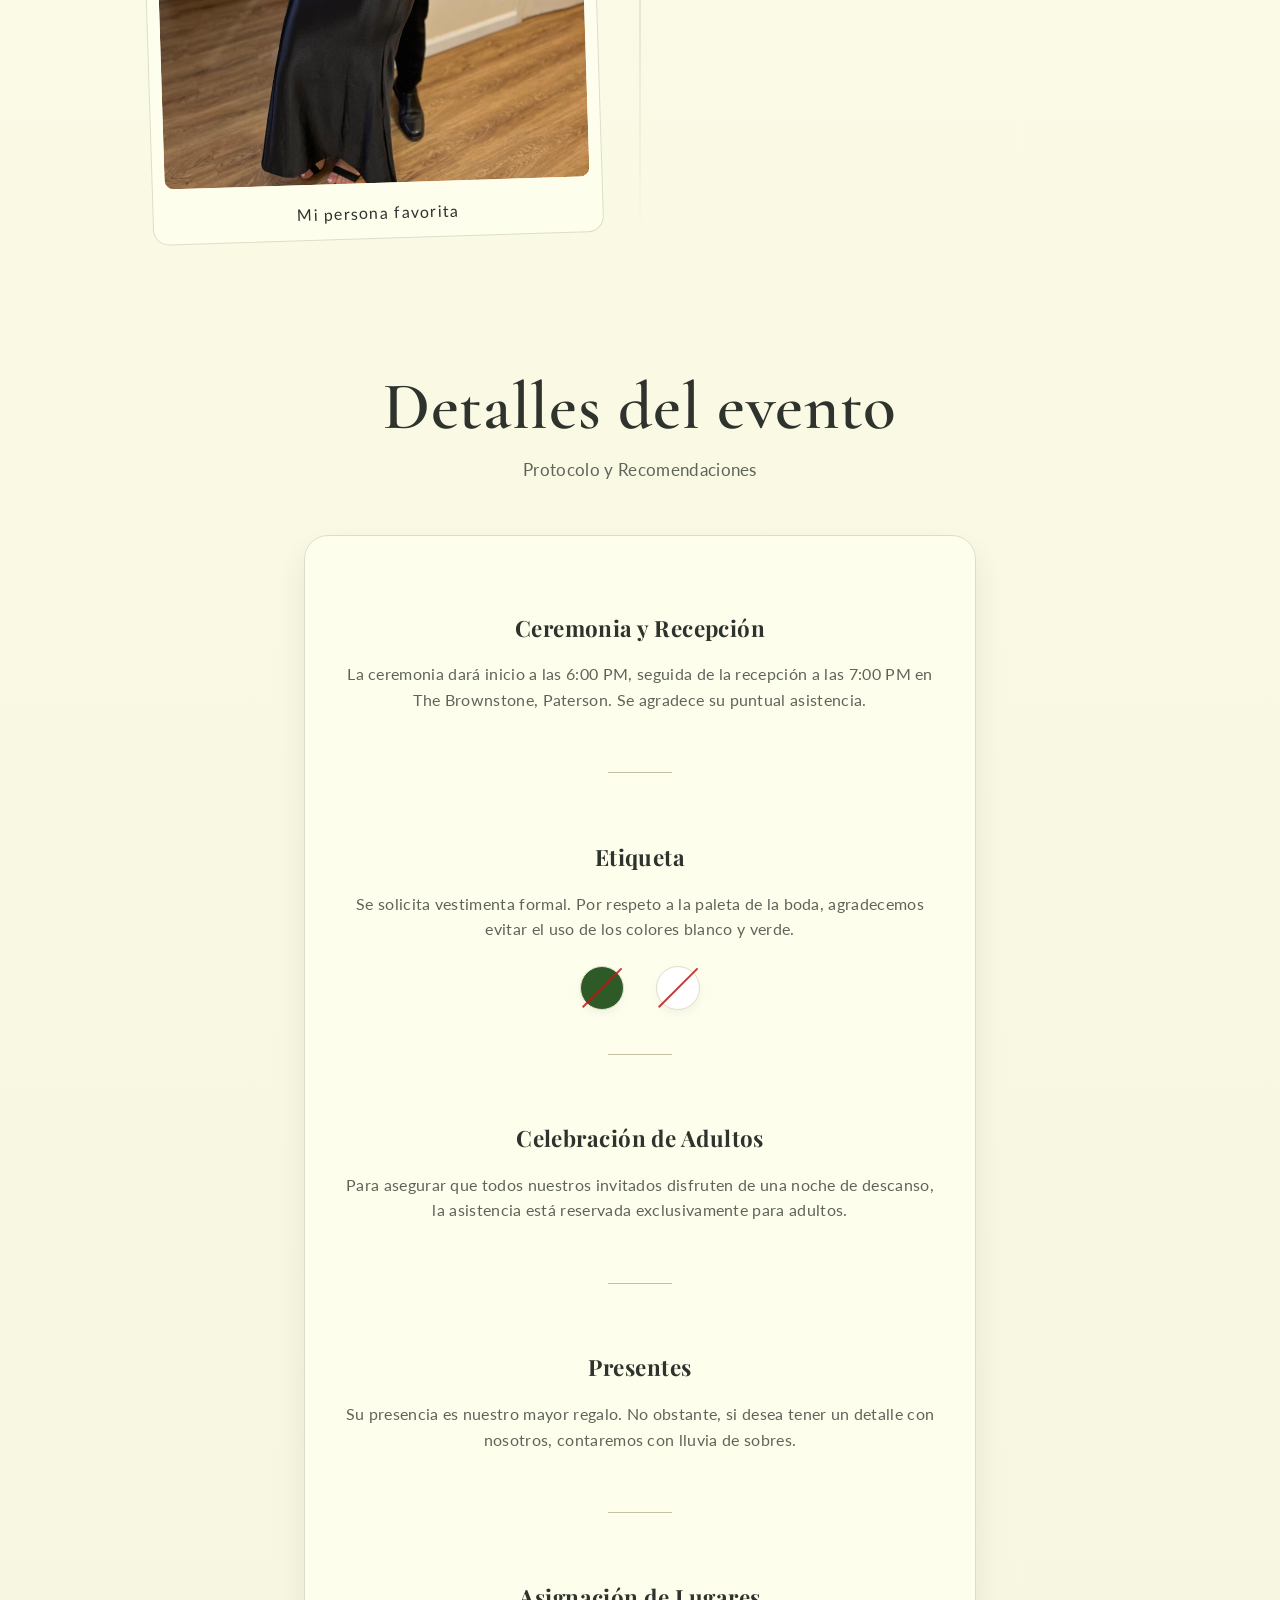
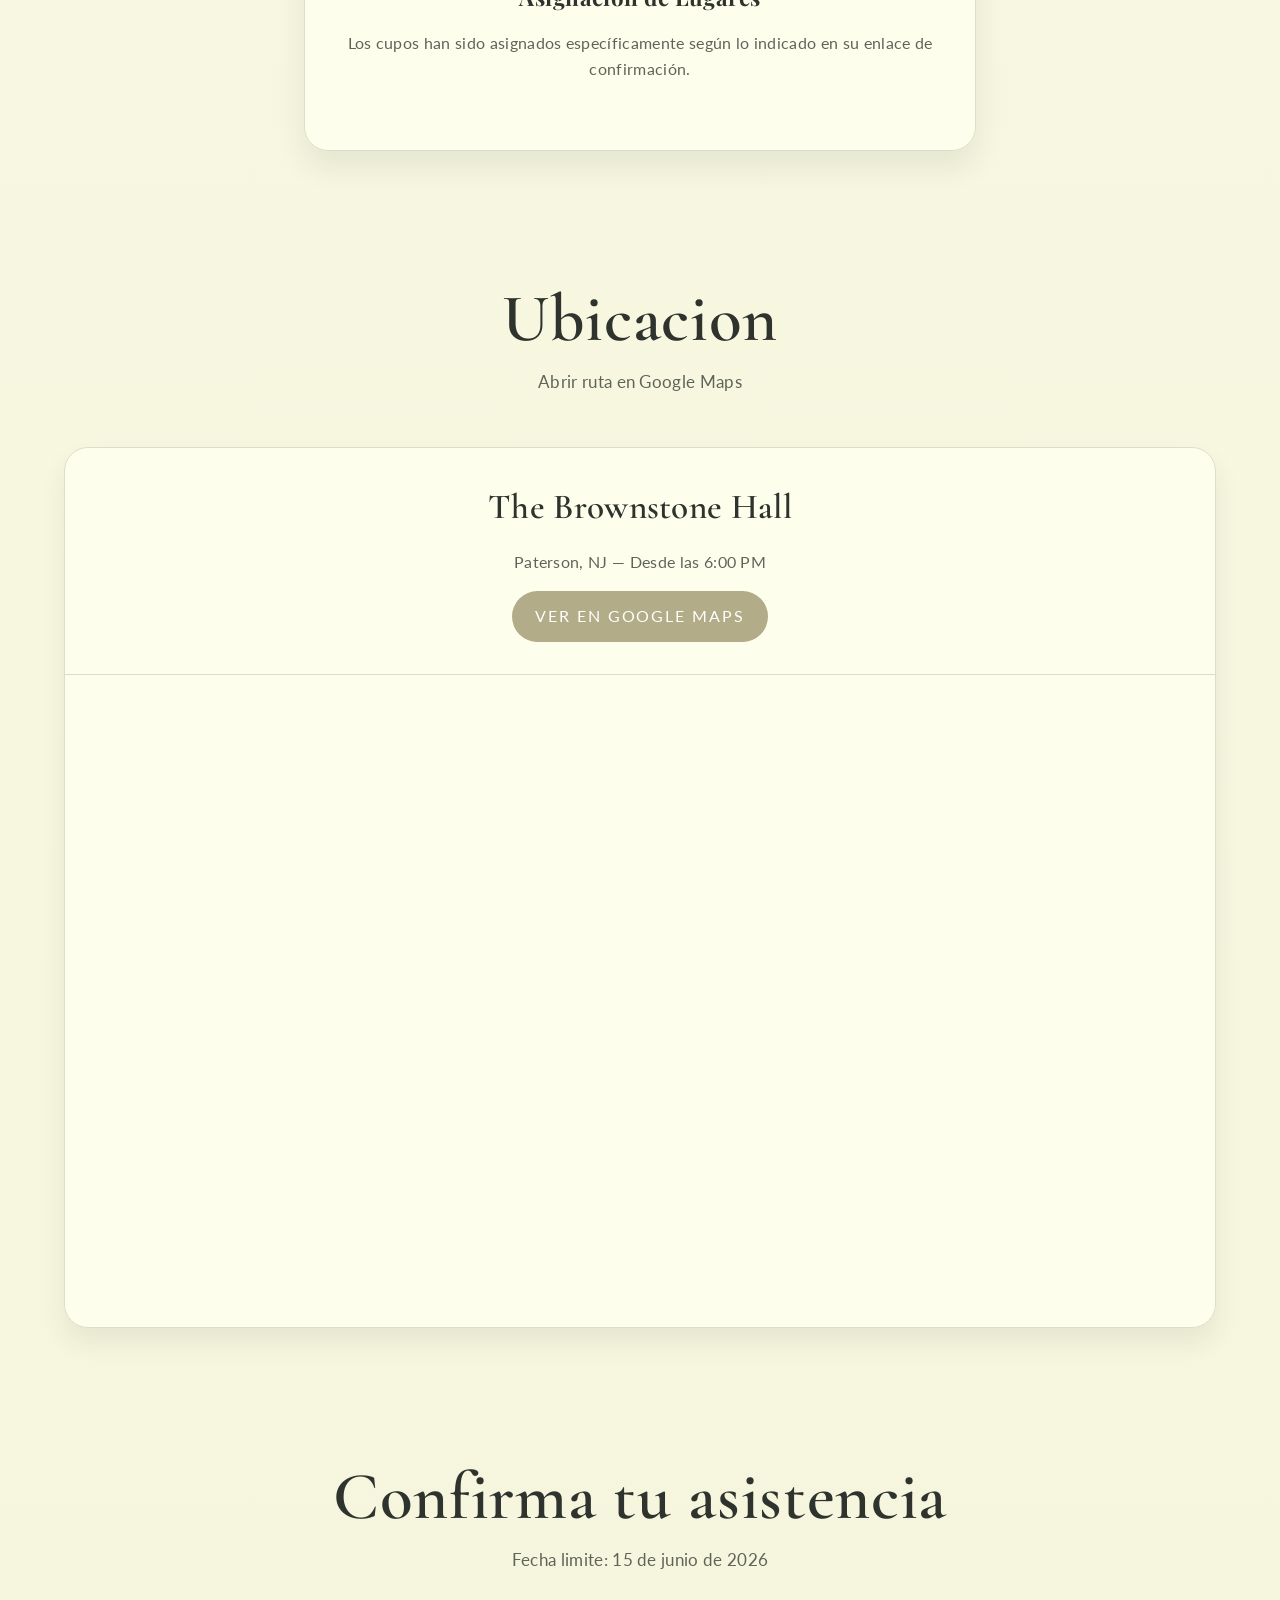
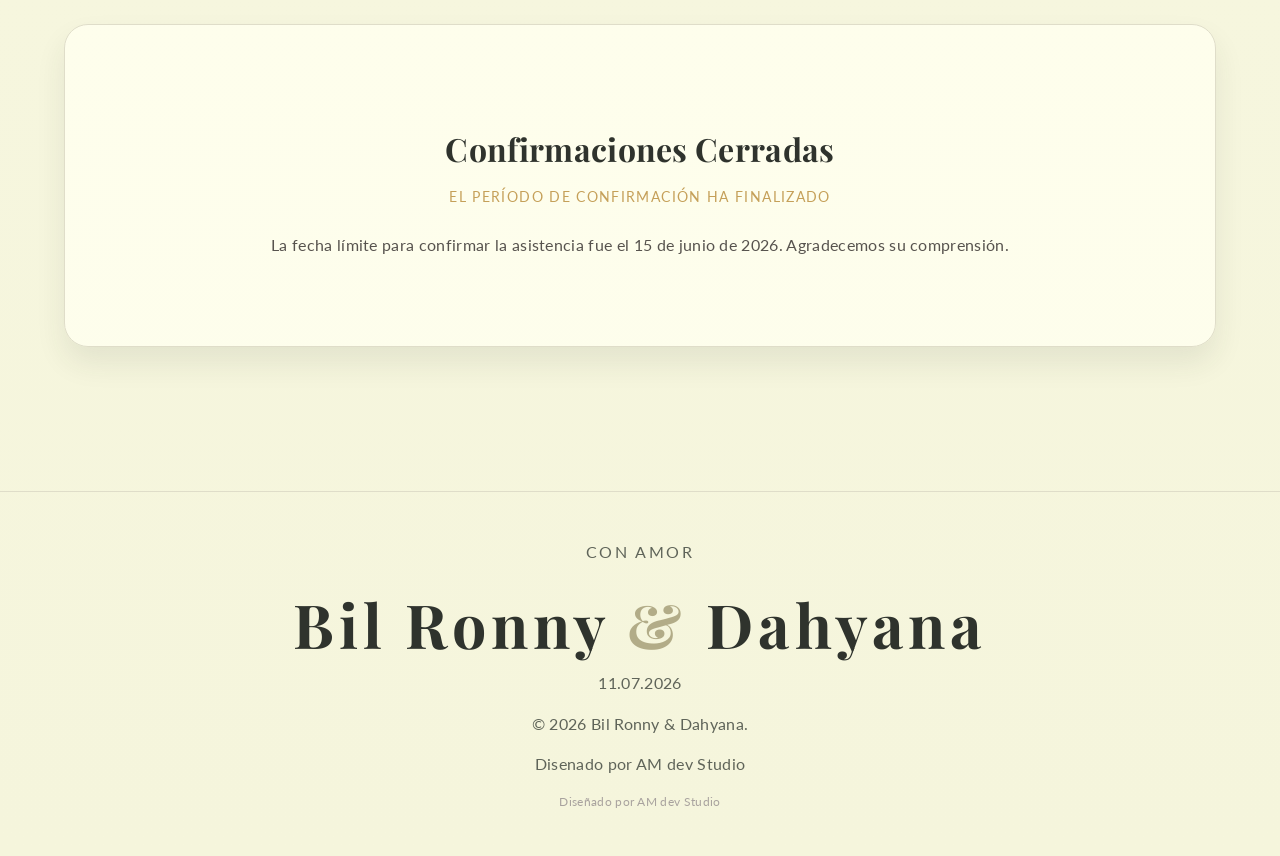
==== commit 3e062b67: "feat: close RSVP form after deadline and force update via cache-busting" ====
--- a/index.html
+++ b/index.html
@@ -353,9 +353,9 @@
     </footer>
 
     <!-- JavaScript -->
-    <script src="config.js"></script>
-    <script src="i18n.js"></script>
-    <script src="app.js"></script>
+    <script src="config.js?v=1.0.1"></script>
+    <script src="i18n.js?v=1.0.1"></script>
+    <script src="app.js?v=1.0.1"></script>
 </body>
 
 </html>
